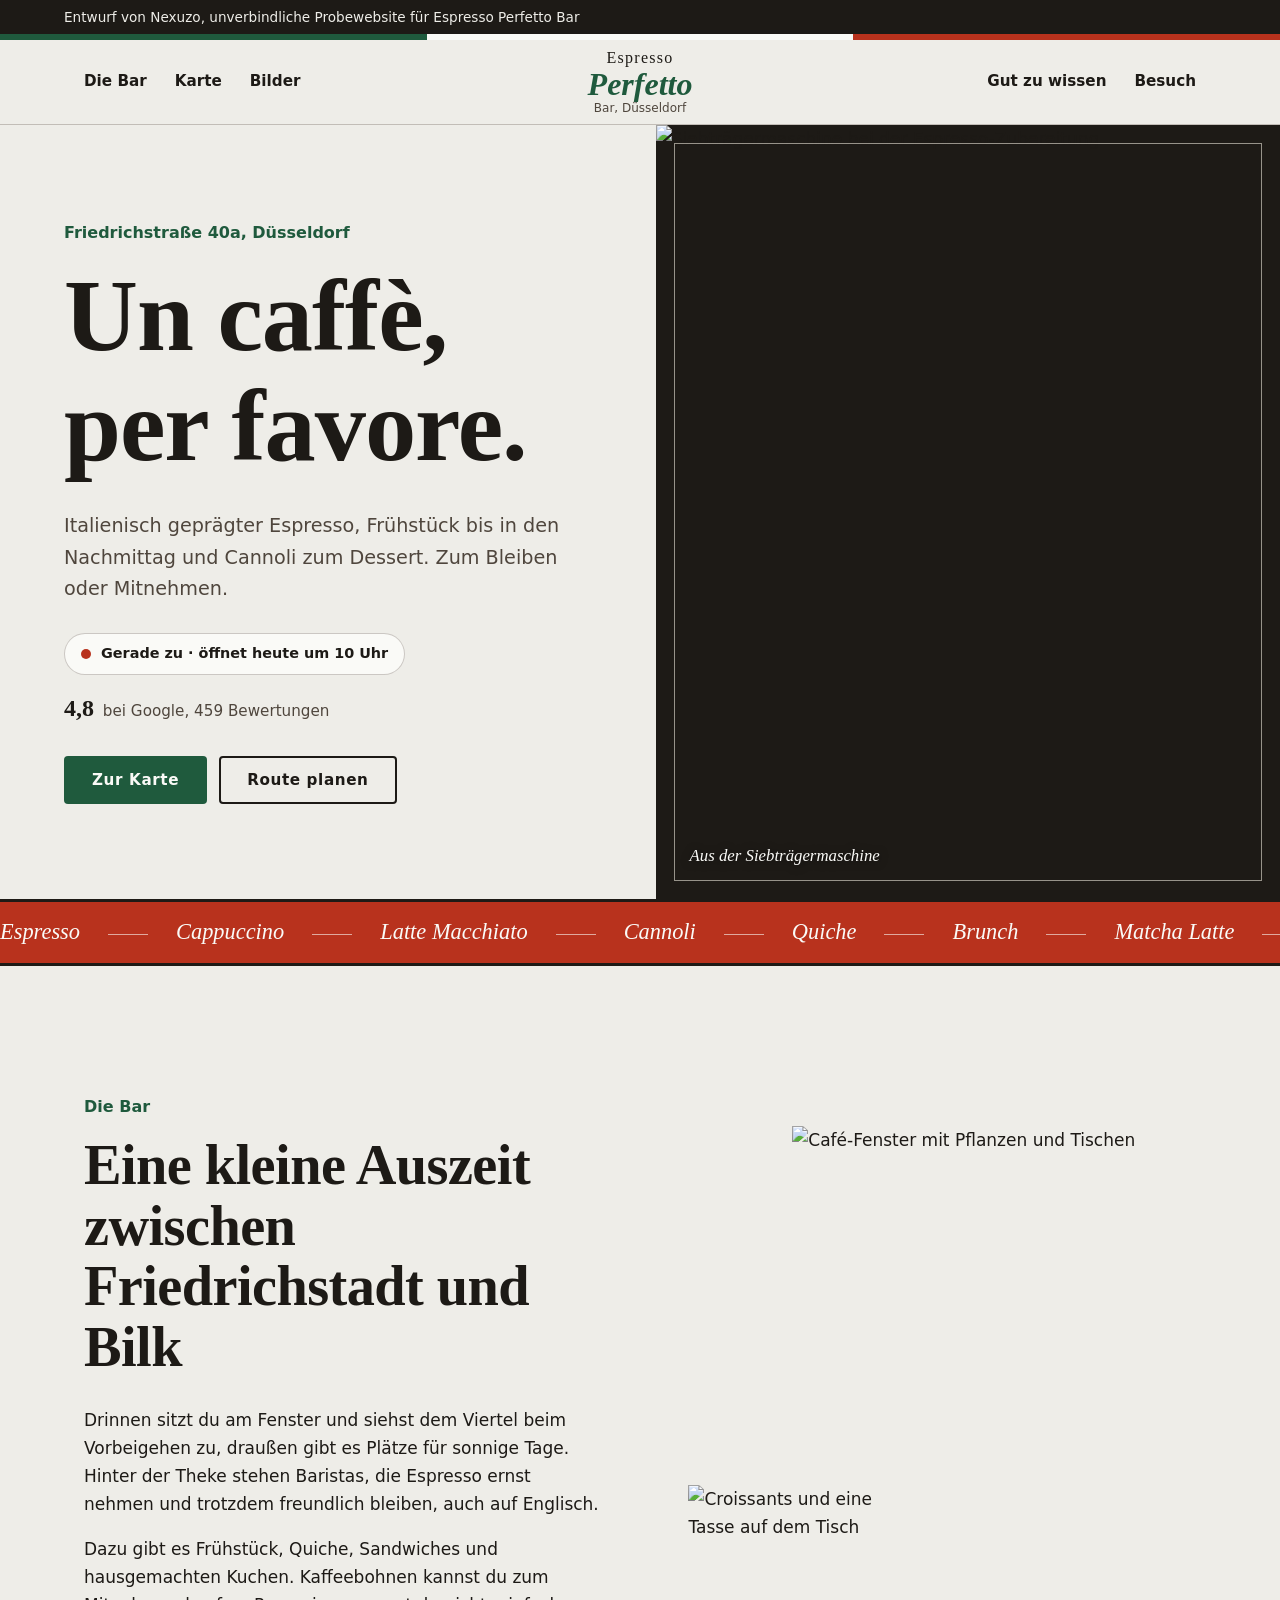
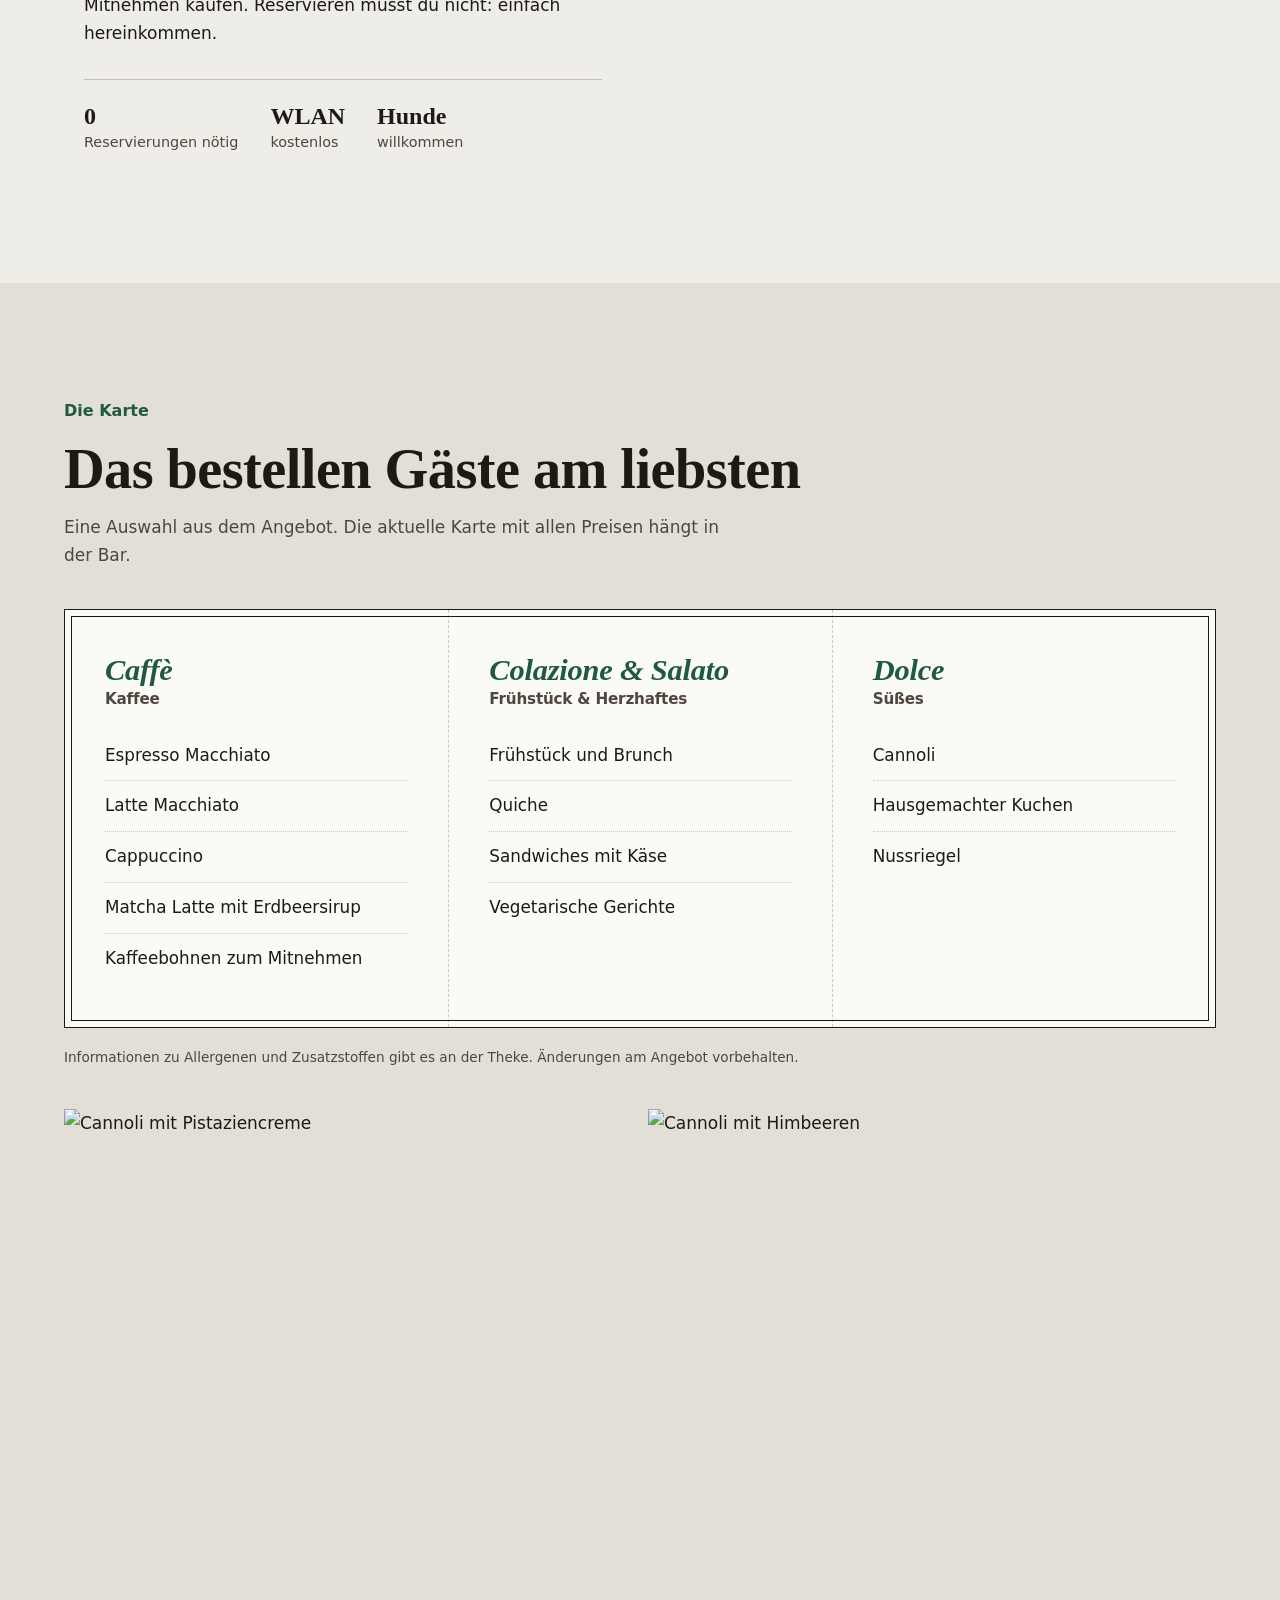
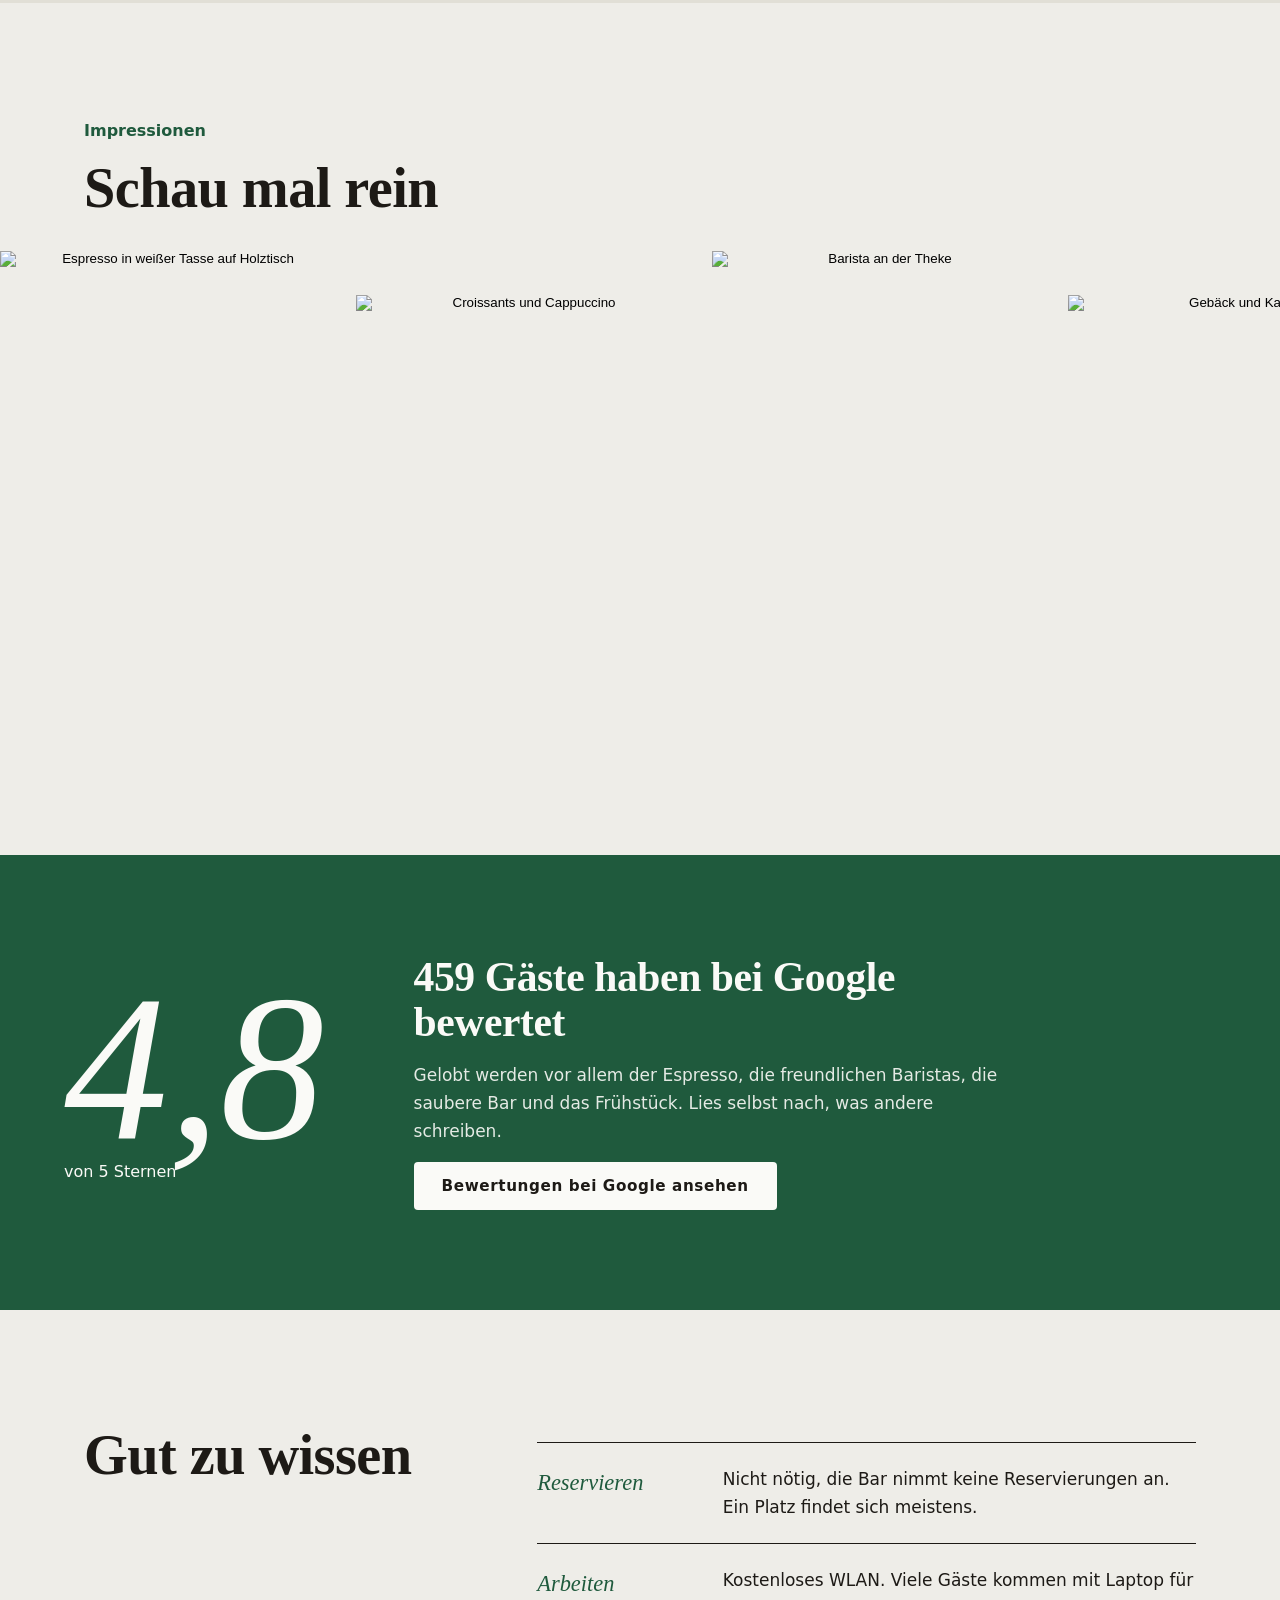
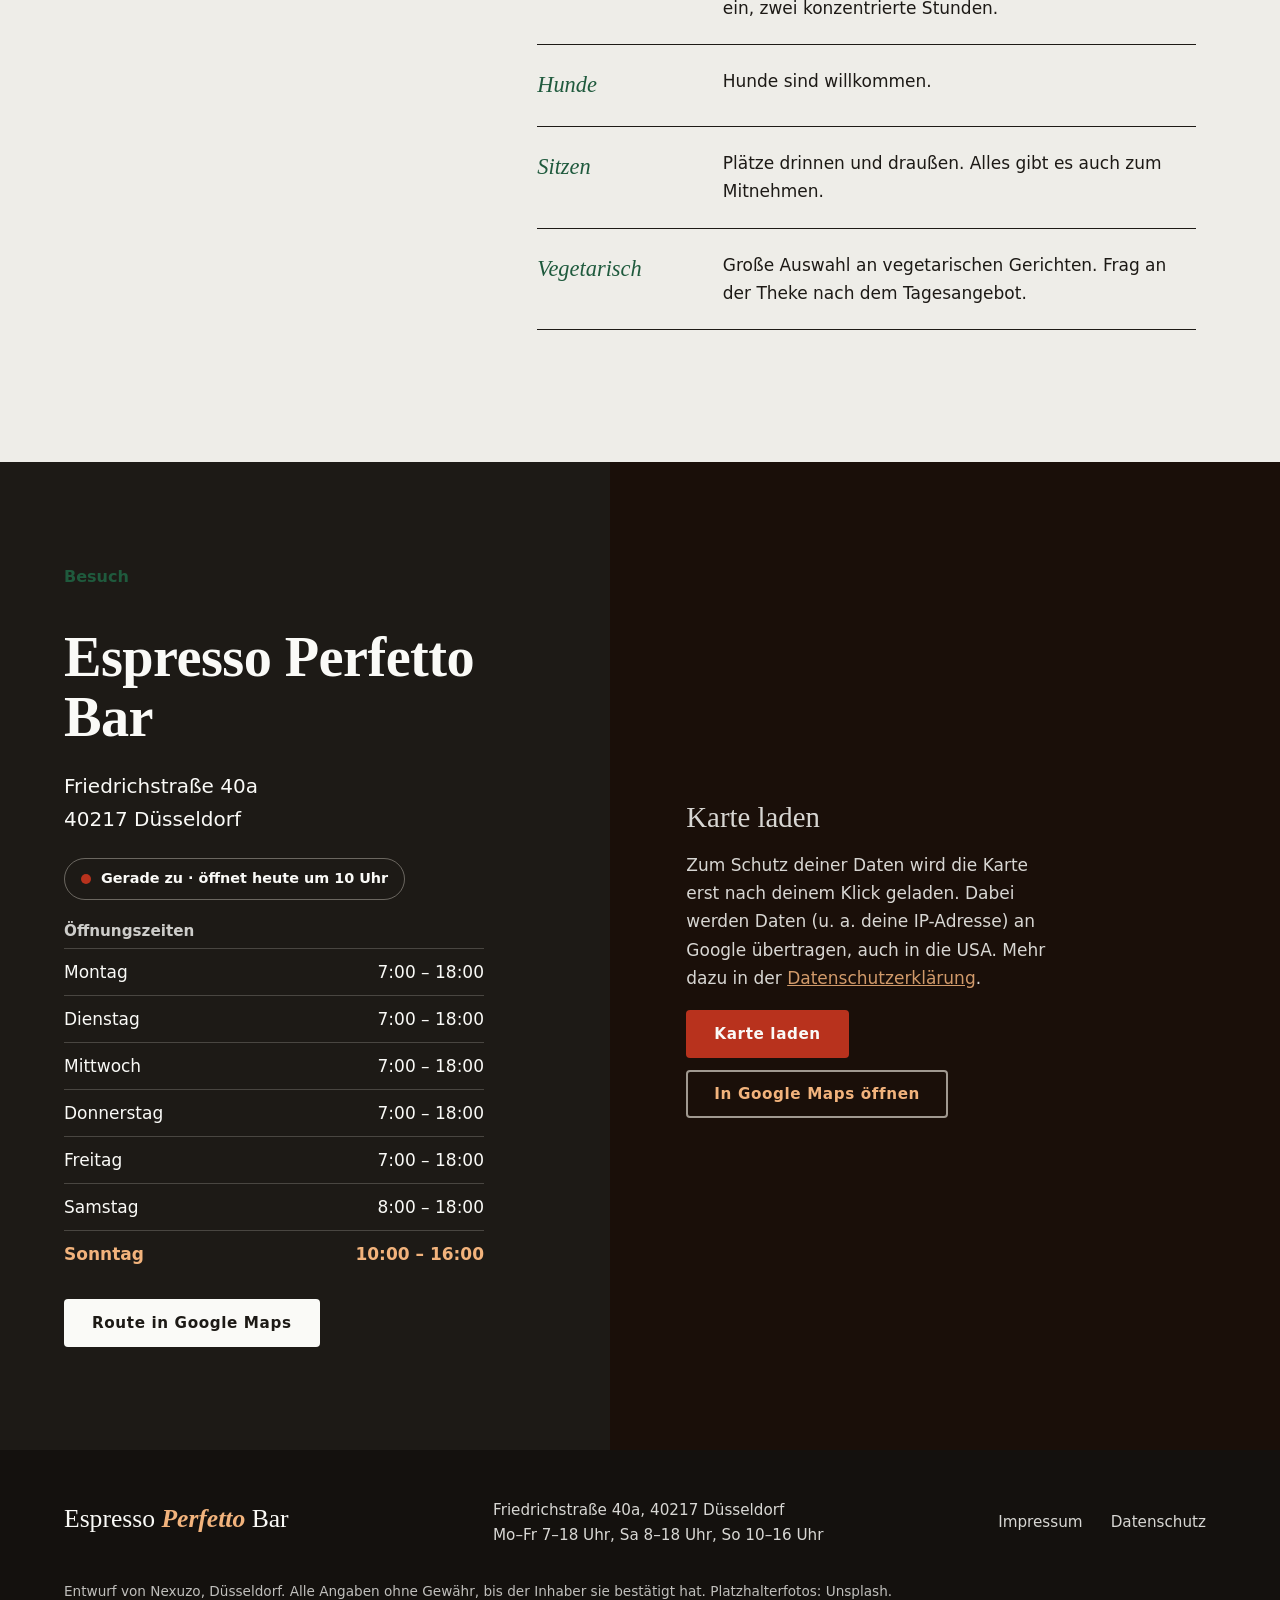
==== index.html @ 9db363c0 "Aufräumen: Nummern und leere Klassen entfernt Co-Authored-By: Claude Sonnet 5.5 <noreply@anthropic.c" ====
<!DOCTYPE html>
<html lang="de">
<head>
  <meta charset="utf-8">
  <meta name="viewport" content="width=device-width, initial-scale=1.0">
  <title>Espresso Perfetto Bar – Kaffee, Frühstück &amp; Kuchen in Düsseldorf-Friedrichstadt</title>
  <meta name="description" content="Espresso Perfetto Bar an der Friedrichstraße 40a in Düsseldorf: italienisch geprägter Espresso, Frühstück, Quiche, Cannoli und hausgemachter Kuchen. Täglich geöffnet.">
  <meta name="theme-color" content="#23503b">
  <meta property="og:type" content="restaurant.restaurant">
  <meta property="og:locale" content="de_DE">
  <meta property="og:title" content="Espresso Perfetto Bar – Düsseldorf-Friedrichstadt">
  <meta property="og:description" content="Espresso, Frühstück und Kuchen an der Friedrichstraße 40a. Täglich geöffnet.">
  <link rel="preconnect" href="https://images.unsplash.com">
  <link rel="stylesheet" href="style.css?v=4">
  <script type="application/ld+json">
  {
    "@context": "https://schema.org",
    "@type": "CafeOrCoffeeShop",
    "name": "Espresso Perfetto Bar",
    "address": { "@type": "PostalAddress", "streetAddress": "Friedrichstraße 40a", "postalCode": "40217", "addressLocality": "Düsseldorf", "addressCountry": "DE" },
    "geo": { "@type": "GeoCoordinates", "latitude": 51.2149852, "longitude": 6.7770186 },
    "servesCuisine": ["Kaffee", "Frühstück", "Kuchen"],
    "aggregateRating": { "@type": "AggregateRating", "ratingValue": "4.8", "reviewCount": "459" },
    "openingHoursSpecification": [
      { "@type": "OpeningHoursSpecification", "dayOfWeek": ["Monday","Tuesday","Wednesday","Thursday","Friday"], "opens": "07:00", "closes": "18:00" },
      { "@type": "OpeningHoursSpecification", "dayOfWeek": "Saturday", "opens": "08:00", "closes": "18:00" },
      { "@type": "OpeningHoursSpecification", "dayOfWeek": "Sunday", "opens": "10:00", "closes": "16:00" }
    ]
  }
  </script>
</head>
<body id="top">
  <a class="skip" href="#main">Zum Inhalt springen</a>
  <!-- PROBE-HINWEIS: Leiste und Footer-Hinweis entfernen, sobald der Kunde die Seite übernimmt -->
  <div class="probe">Entwurf von Nexuzo, unverbindliche Probewebsite für Espresso Perfetto Bar</div>
  <div class="flag" aria-hidden="true"><i></i><i></i><i></i></div>

  <header class="nav">
    <div class="nav__bar">
      <nav class="nav__side nav__side--l" aria-label="Hauptmenü links">
        <a href="#bar">Die Bar</a><a href="#karte">Karte</a><a href="#bilder">Bilder</a>
      </nav>
      <a class="logo" href="#top" aria-label="Espresso Perfetto Bar – Startseite"><span>Espresso</span><b>Perfetto</b><small>Bar, Düsseldorf</small></a>
      <nav class="nav__side nav__side--r" aria-label="Hauptmenü rechts">
        <a href="#wissen">Gut zu wissen</a><a href="#besuch">Besuch</a>
      </nav>
      <button class="nav__toggle" type="button" aria-expanded="false" aria-controls="menu" aria-label="Menü öffnen"><span></span><span></span></button>
    </div>
    <div class="drawer" id="menu">
      <a href="#bar">Die Bar</a><a href="#karte">Karte</a><a href="#bilder">Bilder</a><a href="#wissen">Gut zu wissen</a><a href="#besuch">Besuch &amp; Öffnungszeiten</a>
    </div>
  </header>

  <main id="main">
    <section class="hero" aria-labelledby="h1">
      <div class="hero__copy">
        <p class="kicker">Friedrichstraße 40a, Düsseldorf</p>
        <h1 id="h1">Un caffè,<br>per favore.</h1>
        <p class="hero__lead">Italienisch geprägter Espresso, Frühstück bis in den Nachmittag und Cannoli zum Dessert. Zum Bleiben oder Mitnehmen.</p>
        <div class="hero__row">
          <div class="status" data-status><span class="status__dot"></span><span data-status-text>Öffnungszeiten werden geladen</span></div>
          <p class="rating"><b>4,8</b> bei Google, 459 Bewertungen</p>
        </div>
        <div class="hero__cta">
          <a class="btn btn--solid" href="#karte">Zur Karte</a>
          <a class="btn btn--line" href="https://maps.google.com/maps?cid=6343381354609917483" target="_blank" rel="noopener">Route planen</a>
        </div>
      </div>
      <figure class="hero__photo">
        <img src="https://images.unsplash.com/photo-1707241358597-bafcc8a8e73d?auto=format&fit=crop&w=1100&h=1400&q=70" alt="Siebträgermaschine bei der Espresso-Zubereitung" fetchpriority="high" width="1100" height="1400">
        <figcaption>Aus der Siebträgermaschine</figcaption>
      </figure>
    </section>

    <div class="ticker" aria-hidden="true"><div class="ticker__track"><span>Espresso</span><span>Cappuccino</span><span>Latte Macchiato</span><span>Cannoli</span><span>Quiche</span><span>Brunch</span><span>Matcha Latte</span><span>Hausgemachter Kuchen</span><span>Espresso</span><span>Cappuccino</span><span>Latte Macchiato</span><span>Cannoli</span><span>Quiche</span><span>Brunch</span><span>Matcha Latte</span><span>Hausgemachter Kuchen</span></div></div>

    <section class="about" id="bar" aria-labelledby="about-h">
      <div class="about__text">
        <p class="kicker">Die Bar</p>
        <h2 id="about-h">Eine kleine Auszeit zwischen Friedrichstadt und Bilk</h2>
        <p>Drinnen sitzt du am Fenster und siehst dem Viertel beim Vorbeigehen zu, draußen gibt es Plätze für sonnige Tage. Hinter der Theke stehen Baristas, die Espresso ernst nehmen und trotzdem freundlich bleiben, auch auf Englisch.</p>
        <p>Dazu gibt es Frühstück, Quiche, Sandwiches und hausgemachten Kuchen. Kaffeebohnen kannst du zum Mitnehmen kaufen. Reservieren musst du nicht: einfach hereinkommen.</p>
        <ul class="facts">
          <li><b>0</b> Reservierungen nötig</li>
          <li><b>WLAN</b> kostenlos</li>
          <li><b>Hunde</b> willkommen</li>
        </ul>
      </div>
      <div class="about__pics">
        <img class="about__a" src="https://images.unsplash.com/photo-1445116572660-236099ec97a0?auto=format&fit=crop&w=900&h=1100&q=70" alt="Café-Fenster mit Pflanzen und Tischen" loading="lazy" width="900" height="1100">
        <img class="about__b" src="https://images.unsplash.com/photo-1704283735270-f973e7e9c14e?auto=format&fit=crop&w=700&h=700&q=70" alt="Croissants und eine Tasse auf dem Tisch" loading="lazy" width="700" height="700">
      </div>
    </section>

    <section class="menu" id="karte" aria-labelledby="menu-h">
      <div class="menu__head">
        <p class="kicker">Die Karte</p>
        <h2 id="menu-h">Das bestellen Gäste am liebsten</h2>
        <p>Eine Auswahl aus dem Angebot. Die aktuelle Karte mit allen Preisen hängt in der Bar.</p>
      </div>
      <!-- PREISE EINTRAGEN: pro <li> ein <span class="price"> ergänzen, sobald die Karte vorliegt. Bis dahin bewusst ohne Preise. -->
      <div class="card">
        <div class="card__col">
          <h3><span>Caffè</span><small>Kaffee</small></h3>
          <ul><li>Espresso Macchiato</li><li>Latte Macchiato</li><li>Cappuccino</li><li>Matcha Latte mit Erdbeersirup</li><li>Kaffeebohnen zum Mitnehmen</li></ul>
        </div>
        <div class="card__col">
          <h3><span>Colazione &amp; Salato</span><small>Frühstück &amp; Herzhaftes</small></h3>
          <ul><li>Frühstück und Brunch</li><li>Quiche</li><li>Sandwiches mit Käse</li><li>Vegetarische Gerichte</li></ul>
        </div>
        <div class="card__col">
          <h3><span>Dolce</span><small>Süßes</small></h3>
          <ul><li>Cannoli</li><li>Hausgemachter Kuchen</li><li>Nussriegel</li></ul>
        </div>
      </div>
      <p class="menu__note">Informationen zu Allergenen und Zusatzstoffen gibt es an der Theke. Änderungen am Angebot vorbehalten.</p>
      <div class="menu__band">
        <img src="https://images.unsplash.com/photo-1611292984550-6dd8def2e668?auto=format&fit=crop&w=900&h=600&q=70" alt="Cannoli mit Pistaziencreme" loading="lazy" width="900" height="600">
        <img src="https://images.unsplash.com/photo-1654870032519-9db00597cd78?auto=format&fit=crop&w=900&h=600&q=70" alt="Cannoli mit Himbeeren" loading="lazy" width="900" height="600">
      </div>
    </section>

    <section class="strip" id="bilder" aria-labelledby="strip-h">
      <div class="strip__head"><p class="kicker">Impressionen</p><h2 id="strip-h">Schau mal rein</h2></div>
      <ul class="strip__track">
<li class="strip__item"><button type="button" data-zoom aria-label="Bild vergrößern"><img src="https://images.unsplash.com/photo-1722556178887-45516bf7577c?auto=format&fit=crop&w=520&h=650&q=70" data-full="https://images.unsplash.com/photo-1722556178887-45516bf7577c?auto=format&fit=crop&w=1600&q=70" alt="Espresso in weißer Tasse auf Holztisch" loading="lazy" width="520" height="650"></button></li>
<li class="strip__item"><button type="button" data-zoom aria-label="Bild vergrößern"><img src="https://images.unsplash.com/photo-1574282341541-0b3ed53adcd2?auto=format&fit=crop&w=520&h=650&q=70" data-full="https://images.unsplash.com/photo-1574282341541-0b3ed53adcd2?auto=format&fit=crop&w=1600&q=70" alt="Croissants und Cappuccino" loading="lazy" width="520" height="650"></button></li>
<li class="strip__item"><button type="button" data-zoom aria-label="Bild vergrößern"><img src="https://images.unsplash.com/photo-1636476842112-fc4153b938bd?auto=format&fit=crop&w=520&h=650&q=70" data-full="https://images.unsplash.com/photo-1636476842112-fc4153b938bd?auto=format&fit=crop&w=1600&q=70" alt="Barista an der Theke" loading="lazy" width="520" height="650"></button></li>
<li class="strip__item"><button type="button" data-zoom aria-label="Bild vergrößern"><img src="https://images.unsplash.com/photo-1583722126883-a15434ef7778?auto=format&fit=crop&w=520&h=650&q=70" data-full="https://images.unsplash.com/photo-1583722126883-a15434ef7778?auto=format&fit=crop&w=1600&q=70" alt="Gebäck und Kaffee" loading="lazy" width="520" height="650"></button></li>
<li class="strip__item"><button type="button" data-zoom aria-label="Bild vergrößern"><img src="https://images.unsplash.com/photo-1455227237029-b105205b4f02?auto=format&fit=crop&w=520&h=650&q=70" data-full="https://images.unsplash.com/photo-1455227237029-b105205b4f02?auto=format&fit=crop&w=1600&q=70" alt="Tische vor dem Café" loading="lazy" width="520" height="650"></button></li>
<li class="strip__item"><button type="button" data-zoom aria-label="Bild vergrößern"><img src="https://images.unsplash.com/photo-1648759312827-783d2a3abc72?auto=format&fit=crop&w=520&h=650&q=70" data-full="https://images.unsplash.com/photo-1648759312827-783d2a3abc72?auto=format&fit=crop&w=1600&q=70" alt="Cappuccino mit Milchschaum" loading="lazy" width="520" height="650"></button></li>
<li class="strip__item"><button type="button" data-zoom aria-label="Bild vergrößern"><img src="https://images.unsplash.com/photo-1464306208223-e0b4495a5553?auto=format&fit=crop&w=520&h=650&q=70" data-full="https://images.unsplash.com/photo-1464306208223-e0b4495a5553?auto=format&fit=crop&w=1600&q=70" alt="Frühstückstisch" loading="lazy" width="520" height="650"></button></li>
      </ul>
      <!-- BILDER ERSETZEN: Platzhalterfotos von Unsplash. Echte Fotos der Bar: hier die src-Adressen austauschen. -->
    </section>

    <section class="score" aria-labelledby="score-h">
      <div class="score__num"><span>4,8</span><small>von 5 Sternen</small></div>
      <div class="score__text">
        <h2 id="score-h">459 Gäste haben bei Google bewertet</h2>
        <p>Gelobt werden vor allem der Espresso, die freundlichen Baristas, die saubere Bar und das Frühstück. Lies selbst nach, was andere schreiben.</p>
        <a class="btn btn--paper" href="https://maps.google.com/maps?cid=6343381354609917483" target="_blank" rel="noopener">Bewertungen bei Google ansehen</a>
      </div>
    </section>

    <section class="know" id="wissen" aria-labelledby="know-h">
      <h2 id="know-h">Gut zu wissen</h2>
      <dl class="know__list">
        <div><dt>Reservieren</dt><dd>Nicht nötig, die Bar nimmt keine Reservierungen an. Ein Platz findet sich meistens.</dd></div>
        <div><dt>Arbeiten</dt><dd>Kostenloses WLAN. Viele Gäste kommen mit Laptop für ein, zwei konzentrierte Stunden.</dd></div>
        <div><dt>Hunde</dt><dd>Hunde sind willkommen.</dd></div>
        <div><dt>Sitzen</dt><dd>Plätze drinnen und draußen. Alles gibt es auch zum Mitnehmen.</dd></div>
        <div><dt>Vegetarisch</dt><dd>Große Auswahl an vegetarischen Gerichten. Frag an der Theke nach dem Tagesangebot.</dd></div>
      </dl>
    </section>

    <section class="visit" id="besuch" aria-labelledby="visit-h">
      <div class="visit__info">
        <p class="kicker">Besuch</p>
        <h2 id="visit-h">Espresso Perfetto Bar</h2>
        <p class="visit__addr">Friedrichstraße 40a<br>40217 Düsseldorf</p>
        <div class="status status--dark" data-status><span class="status__dot"></span><span data-status-text>Öffnungszeiten werden geladen</span></div>
        <table class="hours">
          <caption>Öffnungszeiten</caption>
          <tbody>
            <tr data-day="1"><th scope="row">Montag</th><td>7:00 – 18:00</td></tr>
            <tr data-day="2"><th scope="row">Dienstag</th><td>7:00 – 18:00</td></tr>
            <tr data-day="3"><th scope="row">Mittwoch</th><td>7:00 – 18:00</td></tr>
            <tr data-day="4"><th scope="row">Donnerstag</th><td>7:00 – 18:00</td></tr>
            <tr data-day="5"><th scope="row">Freitag</th><td>7:00 – 18:00</td></tr>
            <tr data-day="6"><th scope="row">Samstag</th><td>8:00 – 18:00</td></tr>
            <tr data-day="0"><th scope="row">Sonntag</th><td>10:00 – 16:00</td></tr>
          </tbody>
        </table>
        <a class="btn btn--paper" href="https://maps.google.com/maps?cid=6343381354609917483" target="_blank" rel="noopener">Route in Google Maps</a>
      </div>
      <div class="map">
        <div class="map__consent">
          <p class="map__title">Karte laden</p>
          <p>Zum Schutz deiner Daten wird die Karte erst nach deinem Klick geladen. Dabei werden Daten (u. a. deine IP-Adresse) an Google übertragen, auch in die USA. Mehr dazu in der <a href="datenschutz.html">Datenschutzerklärung</a>.</p>
          <div class="map__actions">
            <button class="btn btn--solid" type="button" data-load-map="Espresso Perfetto Bar, Friedrichstraße 40a, 40217 Düsseldorf">Karte laden</button>
            <a class="btn btn--line-light" href="https://maps.google.com/maps?cid=6343381354609917483" target="_blank" rel="noopener">In Google Maps öffnen</a>
          </div>
        </div>
      </div>
    </section>
  </main>

  <footer class="footer">
    <div class="footer__in">
      <p class="footer__logo">Espresso <b>Perfetto</b> Bar</p>
      <p>Friedrichstraße 40a, 40217 Düsseldorf<br>Mo–Fr 7–18 Uhr, Sa 8–18 Uhr, So 10–16 Uhr</p>
      <nav aria-label="Rechtliches"><a href="impressum.html">Impressum</a><a href="datenschutz.html">Datenschutz</a></nav>
    </div>
    <!-- PROBE-HINWEIS: mit der Leiste oben entfernen -->
    <p class="footer__note">Entwurf von Nexuzo, Düsseldorf. Alle Angaben ohne Gewähr, bis der Inhaber sie bestätigt hat. Platzhalterfotos: Unsplash.</p>
  </footer>

  <div class="lightbox" hidden role="dialog" aria-modal="true" aria-label="Bild vergrößert">
    <button class="lightbox__close" type="button" aria-label="Schließen">Schließen</button>
    <img src="" alt="">
  </div>
  <script src="script.js?v=4"></script>
</body>
</html>
---- style.css ----
/* Espresso Perfetto Bar – Editorial-Stil: Papier, Serifen, Italien-Dreiklang */
:root {
  --paper: #eeede8;
  --paper-2: #e1dfd6;
  --ink: #1d1a16;
  --ink-soft: #4f463d;
  --green: #1f5a3d;
  --red: #b8321d;
  --cream: #fafaf7;
  --line: rgba(36, 21, 13, .22);
  --serif: "Iowan Old Style", "Palatino Linotype", Palatino, "Book Antiqua", Georgia, serif;
  --sans: "Avenir Next", "Segoe UI", system-ui, -apple-system, Roboto, sans-serif;
  --gut: clamp(20px, 5vw, 72px);
  --max: 1240px;
}
*, *::before, *::after { box-sizing: border-box; }
html { scroll-behavior: smooth; scroll-padding-top: 96px; }
body { margin: 0; background: var(--paper); color: var(--ink); font-family: var(--sans); font-size: 1.0625rem; line-height: 1.65; -webkit-font-smoothing: antialiased; }
img { display: block; max-width: 100%; height: auto; }
a { color: inherit; }
h1, h2, h3 { font-family: var(--serif); font-weight: 600; line-height: 1.08; margin: 0; letter-spacing: -.01em; }
p { margin: 0 0 1em; }
ul { margin: 0; padding: 0; list-style: none; }
:focus-visible { outline: 3px solid var(--red); outline-offset: 3px; }
.skip { position: absolute; left: -999px; top: 0; background: var(--ink); color: #fff; padding: 10px 16px; z-index: 100; }
.skip:focus { left: 0; }

.probe { background: var(--ink); color: var(--paper); font-size: .85rem; padding: 6px var(--gut); }
.flag { display: flex; height: 6px; }
.flag i { flex: 1; background: var(--green); }
.flag i:nth-child(2) { background: var(--cream); }
.flag i:nth-child(3) { background: var(--red); }

.kicker { font-family: var(--sans); font-size: 1rem; font-weight: 600; color: var(--green); margin: 0 0 14px; }

/* Navigation: Logo in der Mitte */
.nav { position: sticky; top: 0; z-index: 50; background: var(--paper); border-bottom: 1px solid var(--line); }
.nav__bar { max-width: var(--max); margin: 0 auto; padding: 10px var(--gut); display: grid; grid-template-columns: 1fr auto 1fr; align-items: center; gap: 24px; }
.nav__side { display: flex; gap: 28px; font-size: .95rem; font-weight: 600; }
.nav__side--r { justify-content: flex-end; }
.nav__side a { text-decoration: none; padding: 12px 0; min-height: 44px; border-bottom: 2px solid transparent; }
.nav__side a:hover { border-color: var(--red); }
.logo { text-decoration: none; display: grid; justify-items: center; line-height: 1; font-family: var(--serif); }
.logo span { font-size: 1rem; letter-spacing: .08em; }
.logo b { font-size: 2rem; font-style: italic; font-weight: 600; color: var(--green); margin: 2px 0; }
.logo small { font-family: var(--sans); font-size: .75rem; color: var(--ink-soft); }
.nav__toggle { display: none; background: none; border: 0; width: 44px; height: 44px; padding: 0; justify-self: end; cursor: pointer; }
.nav__toggle span { display: block; width: 24px; height: 2px; background: var(--ink); margin: 6px auto; transition: transform .25s; }
.nav__toggle[aria-expanded="true"] span:first-child { transform: translateY(4px) rotate(45deg); }
.nav__toggle[aria-expanded="true"] span:last-child { transform: translateY(-4px) rotate(-45deg); }
.drawer { display: none; }

/* Hero: geteilt */
.hero { display: grid; grid-template-columns: 1.05fr 1fr; min-height: min(86vh, 820px); }
.hero__copy { padding: clamp(40px, 7vw, 96px) var(--gut); align-self: center; max-width: 720px; justify-self: end; }
.hero h1 { font-size: clamp(3.2rem, 8vw, 6.6rem); margin-bottom: 28px; }
.hero__lead { font-size: 1.2rem; max-width: 34em; color: var(--ink-soft); }
.hero__row { display: flex; flex-wrap: wrap; gap: 14px 28px; align-items: center; margin: 28px 0; }
.rating { margin: 0; font-size: .95rem; color: var(--ink-soft); }
.rating b { font-family: var(--serif); font-size: 1.5rem; color: var(--ink); margin-right: 4px; }
.hero__cta { display: flex; flex-wrap: wrap; gap: 12px; }
.hero__photo { margin: 0; position: relative; background: var(--ink); min-height: 420px; }
.hero__photo img { position: absolute; inset: 0; width: 100%; height: 100%; object-fit: cover; }
.hero__photo::after { content: ""; position: absolute; inset: 18px; border: 1px solid rgba(251, 246, 234, .55); pointer-events: none; }
.hero__photo figcaption { position: absolute; left: 34px; bottom: 30px; z-index: 1; color: var(--cream); font-family: var(--serif); font-style: italic; font-size: 1.05rem; text-shadow: 0 1px 8px rgba(0, 0, 0, .6); }

.status { display: inline-flex; align-items: center; gap: 10px; padding: 8px 16px; border: 1px solid var(--line); border-radius: 999px; font-size: .9rem; font-weight: 600; background: var(--cream); }
.status__dot { width: 10px; height: 10px; border-radius: 50%; background: #999; flex: none; }
.status.is-open .status__dot { background: #2f9e5f; box-shadow: 0 0 0 4px rgba(47, 158, 95, .22); }
.status.is-closed .status__dot { background: var(--red); }
.status--dark { background: transparent; border-color: rgba(251, 246, 234, .35); color: var(--cream); }

.btn { display: inline-flex; align-items: center; justify-content: center; min-height: 48px; padding: 0 26px; border-radius: 4px; font: 700 .95rem var(--sans); letter-spacing: .04em; text-decoration: none; border: 2px solid transparent; cursor: pointer; transition: transform .15s, background .2s, color .2s; }
.btn:hover { transform: translateY(-2px); }
.btn--solid { background: var(--green); color: var(--cream); }
.btn--solid:hover { background: var(--ink); }
.btn--line { border-color: var(--ink); color: var(--ink); }
.btn--line:hover { background: var(--ink); color: var(--cream); }
.btn--line-light { border-color: rgba(251, 246, 234, .6); color: var(--cream); }
.btn--paper { background: var(--cream); color: var(--ink); }
.btn--paper:hover { background: #fff; }

/* Laufband */
.ticker { background: var(--red); color: var(--cream); overflow: hidden; border-block: 3px solid var(--ink); }
.ticker__track { display: flex; width: max-content; animation: tick 40s linear infinite; }
.ticker span { font-family: var(--serif); font-style: italic; font-size: 1.4rem; padding: 12px 0; white-space: nowrap; }
.ticker span::after { content: ""; display: inline-block; width: 40px; height: 1px; background: currentColor; opacity: .6; margin: 0 28px; vertical-align: middle; }
@keyframes tick { to { transform: translateX(-50%); } }

/* Die Bar */
.about { display: grid; grid-template-columns: 1fr 1fr; gap: clamp(32px, 6vw, 96px); max-width: var(--max); margin: 0 auto; padding: clamp(64px, 10vw, 140px) var(--gut); align-items: center; }
.about h2 { font-size: clamp(2.2rem, 4.4vw, 3.6rem); margin-bottom: 28px; }
.facts { display: flex; flex-wrap: wrap; gap: 12px 32px; margin-top: 32px; padding-top: 22px; border-top: 1px solid var(--line); font-size: .9rem; color: var(--ink-soft); }
.facts b { font-family: var(--serif); font-size: 1.5rem; color: var(--ink); display: block; line-height: 1.2; }
.about__pics { position: relative; padding-bottom: 18%; }
.about__a { width: 78%; aspect-ratio: 4 / 5; object-fit: cover; margin-left: auto; }
.about__b { position: absolute; left: 0; bottom: 0; width: 48%; aspect-ratio: 1; object-fit: cover; border: 10px solid var(--paper); }

/* Karte */
.menu { background: var(--paper-2); padding: clamp(64px, 9vw, 120px) var(--gut); }
.menu__head { max-width: var(--max); margin: 0 auto 40px; }
.menu__head h2 { font-size: clamp(2.2rem, 4.4vw, 3.6rem); margin-bottom: 14px; }
.menu__head p:last-child { color: var(--ink-soft); max-width: 40em; }
.card { max-width: var(--max); margin: 0 auto; display: grid; grid-template-columns: repeat(3, 1fr); background: var(--cream); border: 1px solid var(--ink); outline: 1px solid var(--ink); outline-offset: -8px; }
.card__col { padding: 44px 40px; }
.card__col + .card__col { border-left: 1px dashed var(--line); }
.card h3 { margin-bottom: 22px; }
.card h3 span { display: block; font-size: 1.9rem; font-style: italic; color: var(--green); }
.card h3 small { font: 600 .95rem var(--sans); color: var(--ink-soft); }
.card li { padding: 11px 0; border-bottom: 1px dotted var(--line); font-size: 1.05rem; }
.card li:last-child { border-bottom: 0; }
.menu__note { max-width: var(--max); margin: 18px auto 0; font-size: .85rem; color: var(--ink-soft); }
.menu__band { max-width: var(--max); margin: 40px auto 0; display: grid; grid-template-columns: 1fr 1fr; gap: 16px; }
.menu__band img { width: 100%; aspect-ratio: 3 / 2; object-fit: cover; }

/* Bildstreifen */
.strip { padding: clamp(64px, 9vw, 120px) 0; overflow: hidden; }
.strip__head { max-width: var(--max); margin: 0 auto; padding: 0 var(--gut) 32px; }
.strip__head h2 { font-size: clamp(2.2rem, 4.4vw, 3.6rem); }
.strip__track { display: flex; gap: 16px; overflow-x: auto; scroll-snap-type: x mandatory; padding: 0 var(--gut) 20px; scrollbar-color: var(--green) transparent; }
.strip__item { flex: 0 0 min(72vw, 340px); scroll-snap-align: start; }
.strip__item:nth-child(even) { margin-top: 44px; }
.strip__item button { display: block; padding: 0; border: 0; background: none; cursor: zoom-in; width: 100%; }
.strip__item img { width: 100%; aspect-ratio: 4 / 5; object-fit: cover; transition: transform .4s; }
.strip__item button:hover img { transform: scale(1.03); }
.strip__item button { overflow: hidden; }

/* Bewertung */
.score { background: var(--green); color: var(--cream); display: grid; grid-template-columns: auto 1fr; gap: clamp(32px, 7vw, 110px); align-items: center; padding: clamp(56px, 8vw, 100px) var(--gut); }
.score__num { justify-self: end; }
.score__num span { display: block; font-family: var(--serif); font-size: clamp(6rem, 17vw, 13rem); line-height: .85; font-style: italic; }
.score__num small { font-size: 1rem; }
.score__text { max-width: 36em; }
.score h2 { font-size: clamp(1.8rem, 3.4vw, 2.6rem); margin-bottom: 16px; }
.score p { opacity: .9; }

/* Gut zu wissen */
.know { max-width: var(--max); margin: 0 auto; padding: clamp(64px, 9vw, 120px) var(--gut); display: grid; grid-template-columns: .8fr 1.4fr; gap: clamp(32px, 6vw, 96px); }
.know h2 { font-size: clamp(2.2rem, 4.4vw, 3.6rem); align-self: start; position: sticky; top: 120px; }
.know__list > div { display: grid; grid-template-columns: 9.5em 1fr; gap: 24px; padding: 22px 0; border-top: 1px solid var(--ink); }
.know__list > div:last-child { border-bottom: 1px solid var(--ink); }
.know dt { font-family: var(--serif); font-size: 1.4rem; font-style: italic; color: var(--green); }
.know dd { margin: 0; }

/* Besuch */
.visit { background: var(--ink); color: var(--cream); display: grid; grid-template-columns: 1fr 1.1fr; }
.visit__info { padding: clamp(48px, 8vw, 110px) var(--gut); display: grid; justify-items: start; gap: 22px; align-content: center; }
.visit h2 { font-size: clamp(2.2rem, 4.4vw, 3.6rem); }
.visit__addr { font-size: 1.25rem; margin: 0; }
.hours { width: 100%; max-width: 420px; border-collapse: collapse; }
.hours caption { text-align: left; font: 600 .95rem var(--sans); color: rgba(250, 250, 247, .8); padding-bottom: 8px; }
.hours th, .hours td { padding: 9px 0; border-top: 1px solid rgba(251, 246, 234, .2); text-align: left; font-weight: 400; }
.hours td { text-align: right; font-variant-numeric: tabular-nums; }
.hours tr.is-today th, .hours tr.is-today td { color: #f2b37c; font-weight: 700; }
.map { min-height: 440px; background: #1a0f09; display: grid; }
.map iframe { width: 100%; height: 100%; min-height: 440px; border: 0; }
.map__consent { align-self: center; padding: clamp(28px, 6vw, 80px); max-width: 520px; }
.map__title { font-family: var(--serif); font-size: 1.8rem; margin-bottom: 10px; }
.map__consent p { opacity: .85; }
.map__consent a { color: #f2b37c; }
.map__actions { display: flex; flex-wrap: wrap; gap: 12px; margin-top: 18px; }
.map__actions .btn--solid { background: var(--red); }

.footer { background: #14110e; color: rgba(250, 250, 247, .85); padding: 48px var(--gut) 28px; font-size: .95rem; }
.footer__in { max-width: var(--max); margin: 0 auto; display: grid; grid-template-columns: 1.2fr 1.4fr auto; gap: 32px; align-items: start; }
.footer__logo { font-family: var(--serif); font-size: 1.6rem; color: var(--cream); margin: 0; }
.footer__logo b { font-style: italic; color: #f2b37c; }
.footer p { margin: 0; }
.footer nav { display: flex; gap: 8px; }
.footer nav a { padding: 12px 10px; }
.footer a { text-decoration: none; }
.footer a:hover { text-decoration: underline; }
.footer__note { max-width: var(--max); margin: 32px auto 0 !important; font-size: .85rem; color: rgba(250, 250, 247, .75); }

/* Lightbox */
.lightbox { position: fixed; inset: 0; z-index: 200; background: rgba(23, 13, 7, .94); display: grid; place-items: center; padding: 56px 16px 16px; }
.lightbox[hidden] { display: none; }
.lightbox img { max-height: 100%; max-width: 100%; object-fit: contain; }
.lightbox__close { position: absolute; top: 12px; right: 16px; background: none; border: 1px solid rgba(251, 246, 234, .5); color: var(--cream); padding: 8px 16px; cursor: pointer; font: 600 .9rem var(--sans); }

/* Einstieg: eine Bewegung beim Laden */
@keyframes rise { from { opacity: 0; transform: translateY(18px); } to { opacity: 1; transform: none; } }
.hero__copy > * { animation: rise .7s ease both; }
.hero__copy > :nth-child(2) { animation-delay: .08s; }
.hero__copy > :nth-child(3) { animation-delay: .16s; }
.hero__copy > :nth-child(4) { animation-delay: .24s; }
.hero__copy > :nth-child(5) { animation-delay: .32s; }

/* Legal */
.legal { max-width: 760px; margin: 0 auto; padding: 56px var(--gut) 80px; }
.legal h1 { font-size: 2.6rem; margin-bottom: 24px; }
.legal h2 { font-size: 1.4rem; margin: 32px 0 8px; }
.legal mark { background: #ffe58a; padding: 0 3px; }
.nav--simple .nav__bar { grid-template-columns: 1fr auto; }

@media (max-width: 960px) {
  .nav__side { display: none; }
  .nav__bar { grid-template-columns: 44px 1fr 44px; }
  .logo { grid-column: 2; }
  .nav__toggle { display: block; grid-column: 3; }
  .drawer.is-open { display: grid; padding: 8px var(--gut) 24px; border-top: 1px solid var(--line); }
  .drawer a { padding: 14px 0; border-bottom: 1px solid var(--line); text-decoration: none; font-family: var(--serif); font-size: 1.4rem; }
  .hero { grid-template-columns: 1fr; }
  .hero__copy { justify-self: stretch; max-width: none; }
  .hero__photo { min-height: 380px; order: -1; }
  .about { grid-template-columns: 1fr; }
  .card { grid-template-columns: 1fr; }
  .card__col + .card__col { border-left: 0; border-top: 1px dashed var(--line); }
  .score { grid-template-columns: 1fr; }
  .score__num { justify-self: start; }
  .know { grid-template-columns: 1fr; }
  .know h2 { position: static; }
  .visit { grid-template-columns: 1fr; }
  .footer__in { grid-template-columns: 1fr; }
}
@media (max-width: 560px) {
  .know__list > div { grid-template-columns: 1fr; gap: 4px; }
  .menu__band { grid-template-columns: 1fr; }
  .card__col { padding: 32px 26px; }
}
@media (prefers-reduced-motion: reduce) {
  html { scroll-behavior: auto; }
  .ticker__track { animation: none; }
  .hero__copy > * { animation: none; }
}
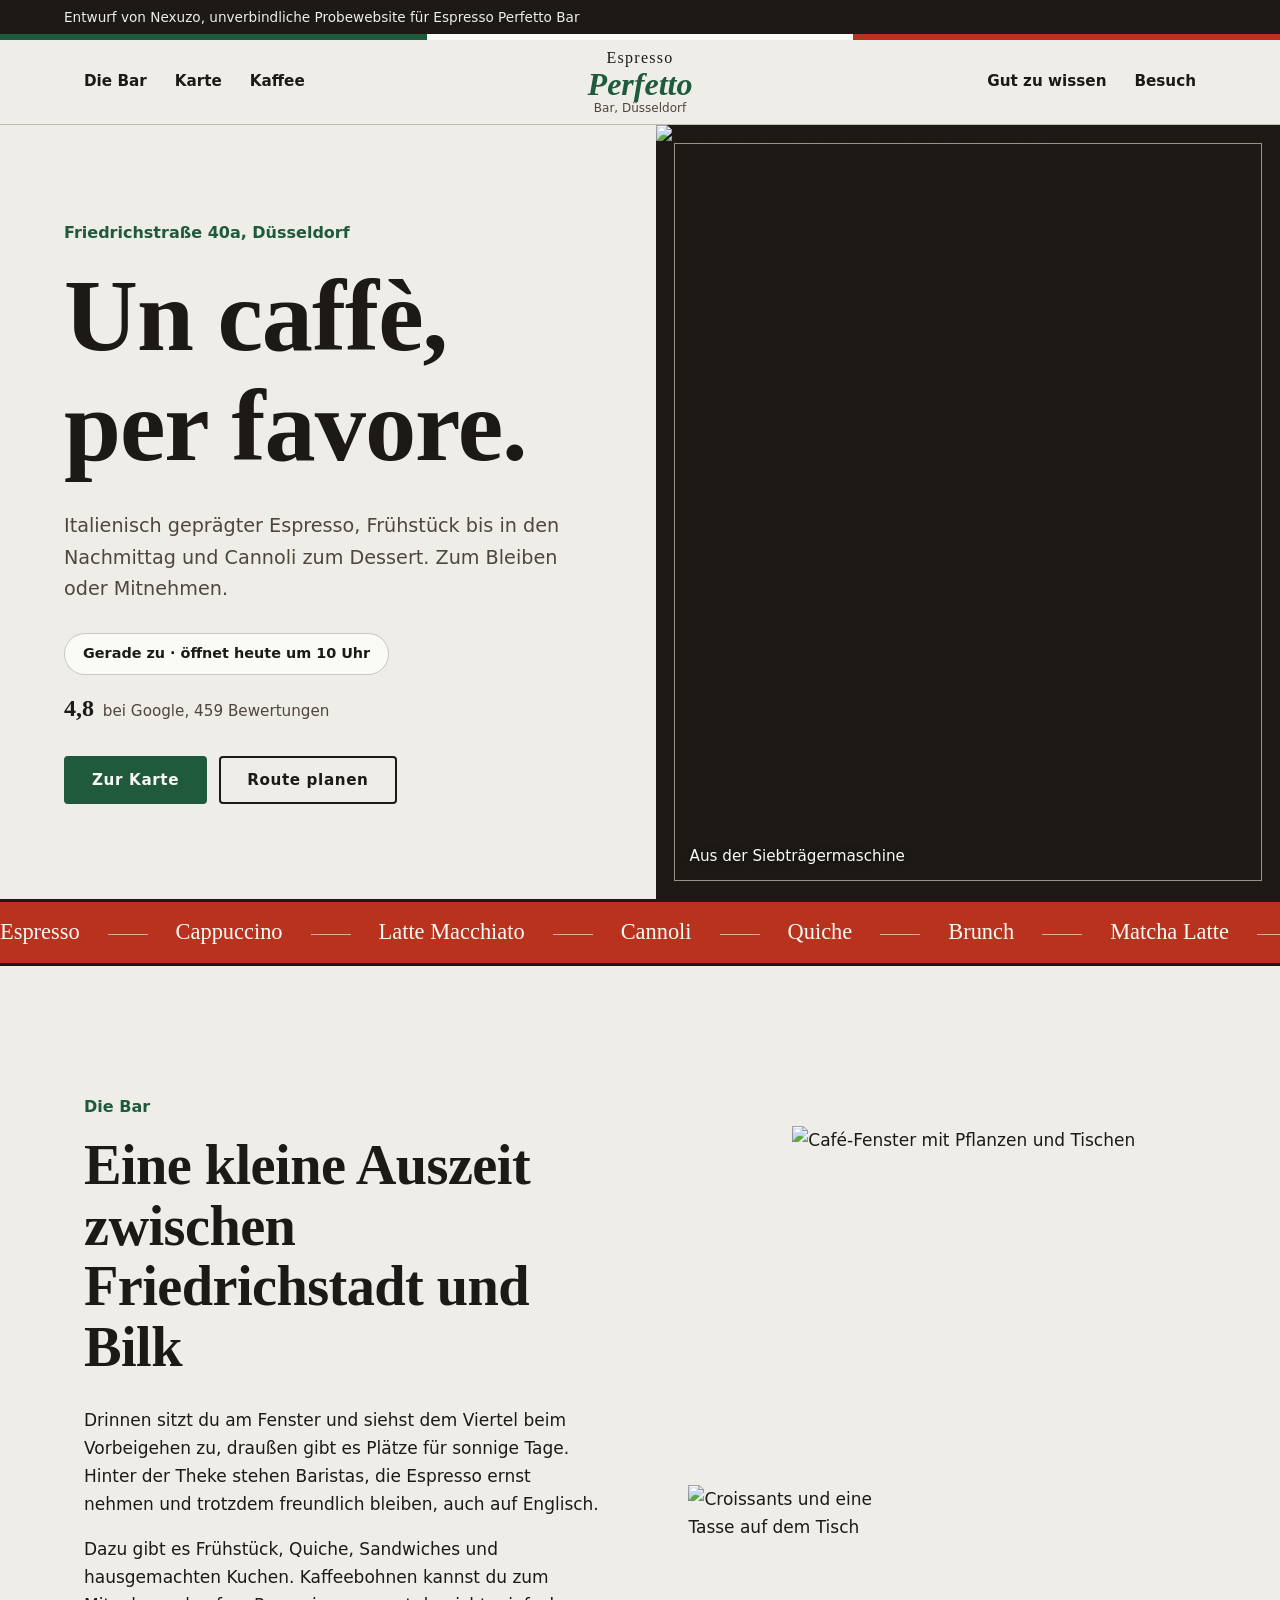
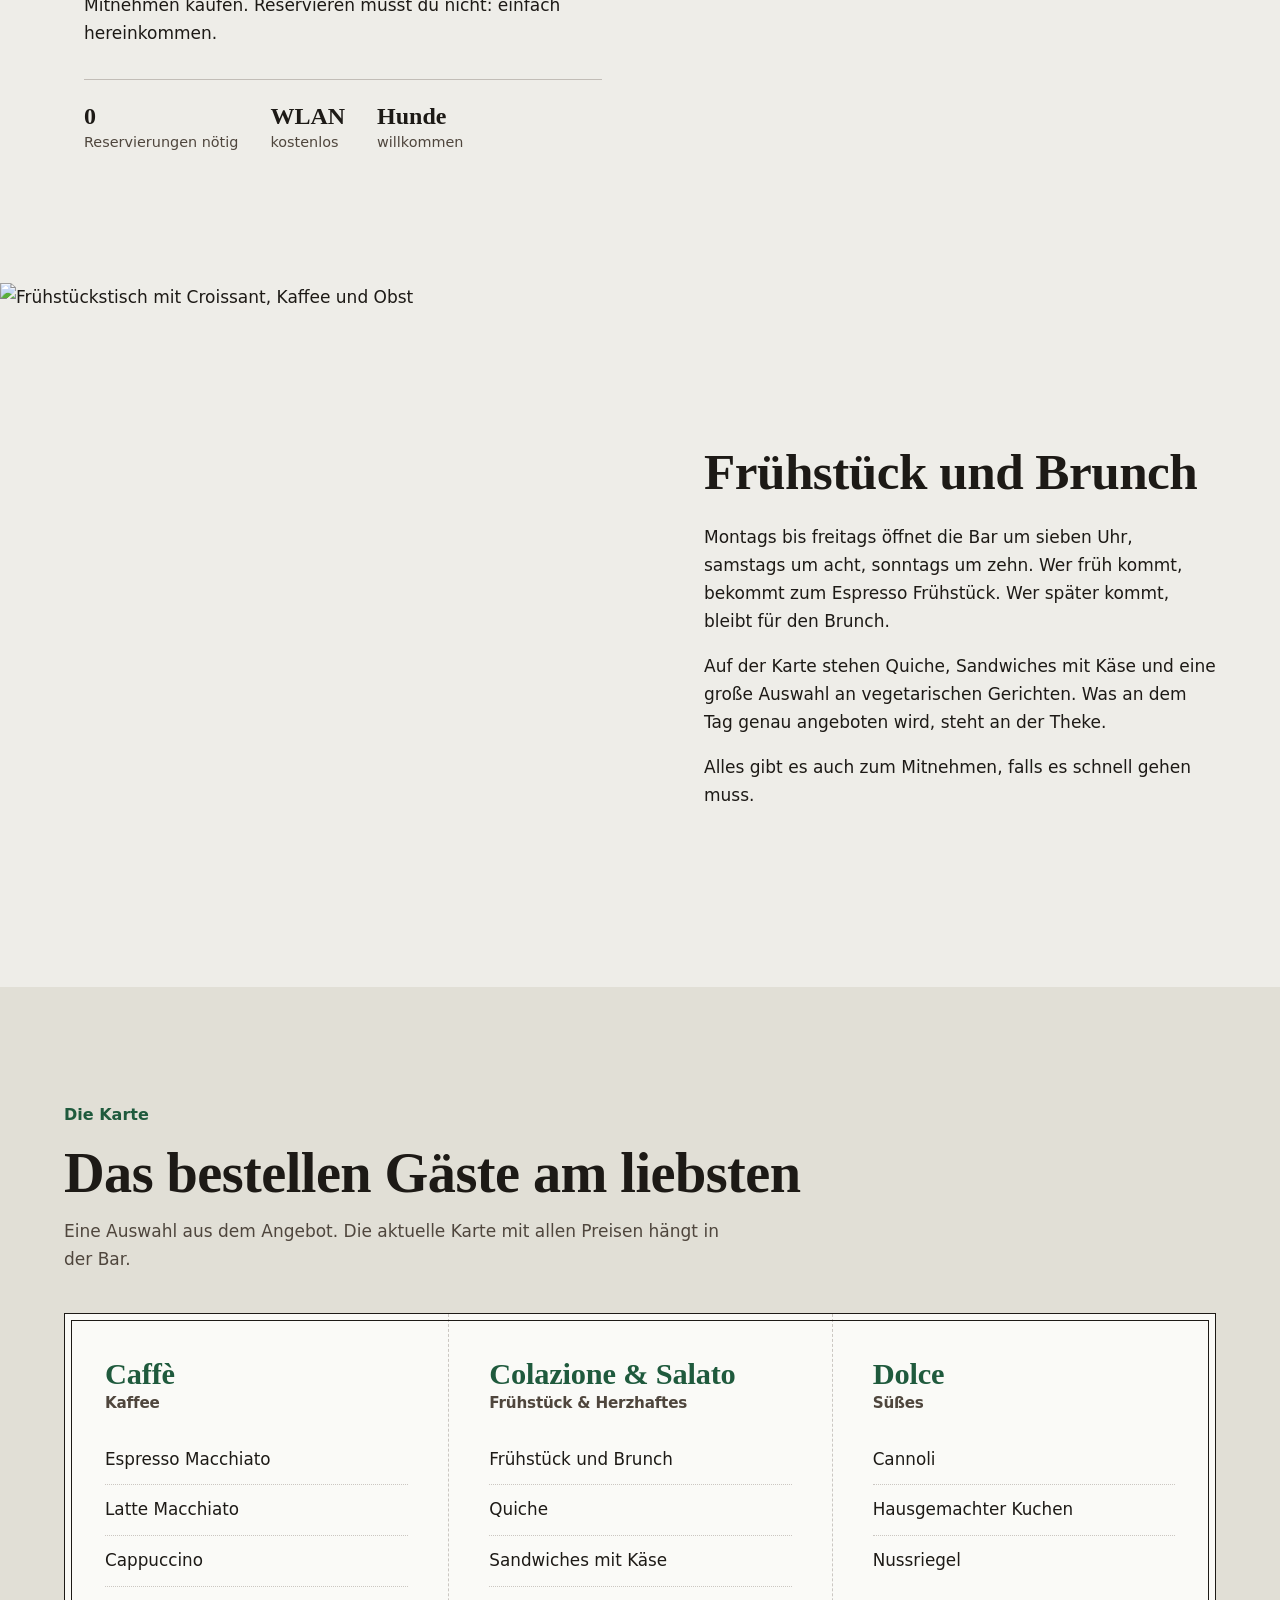
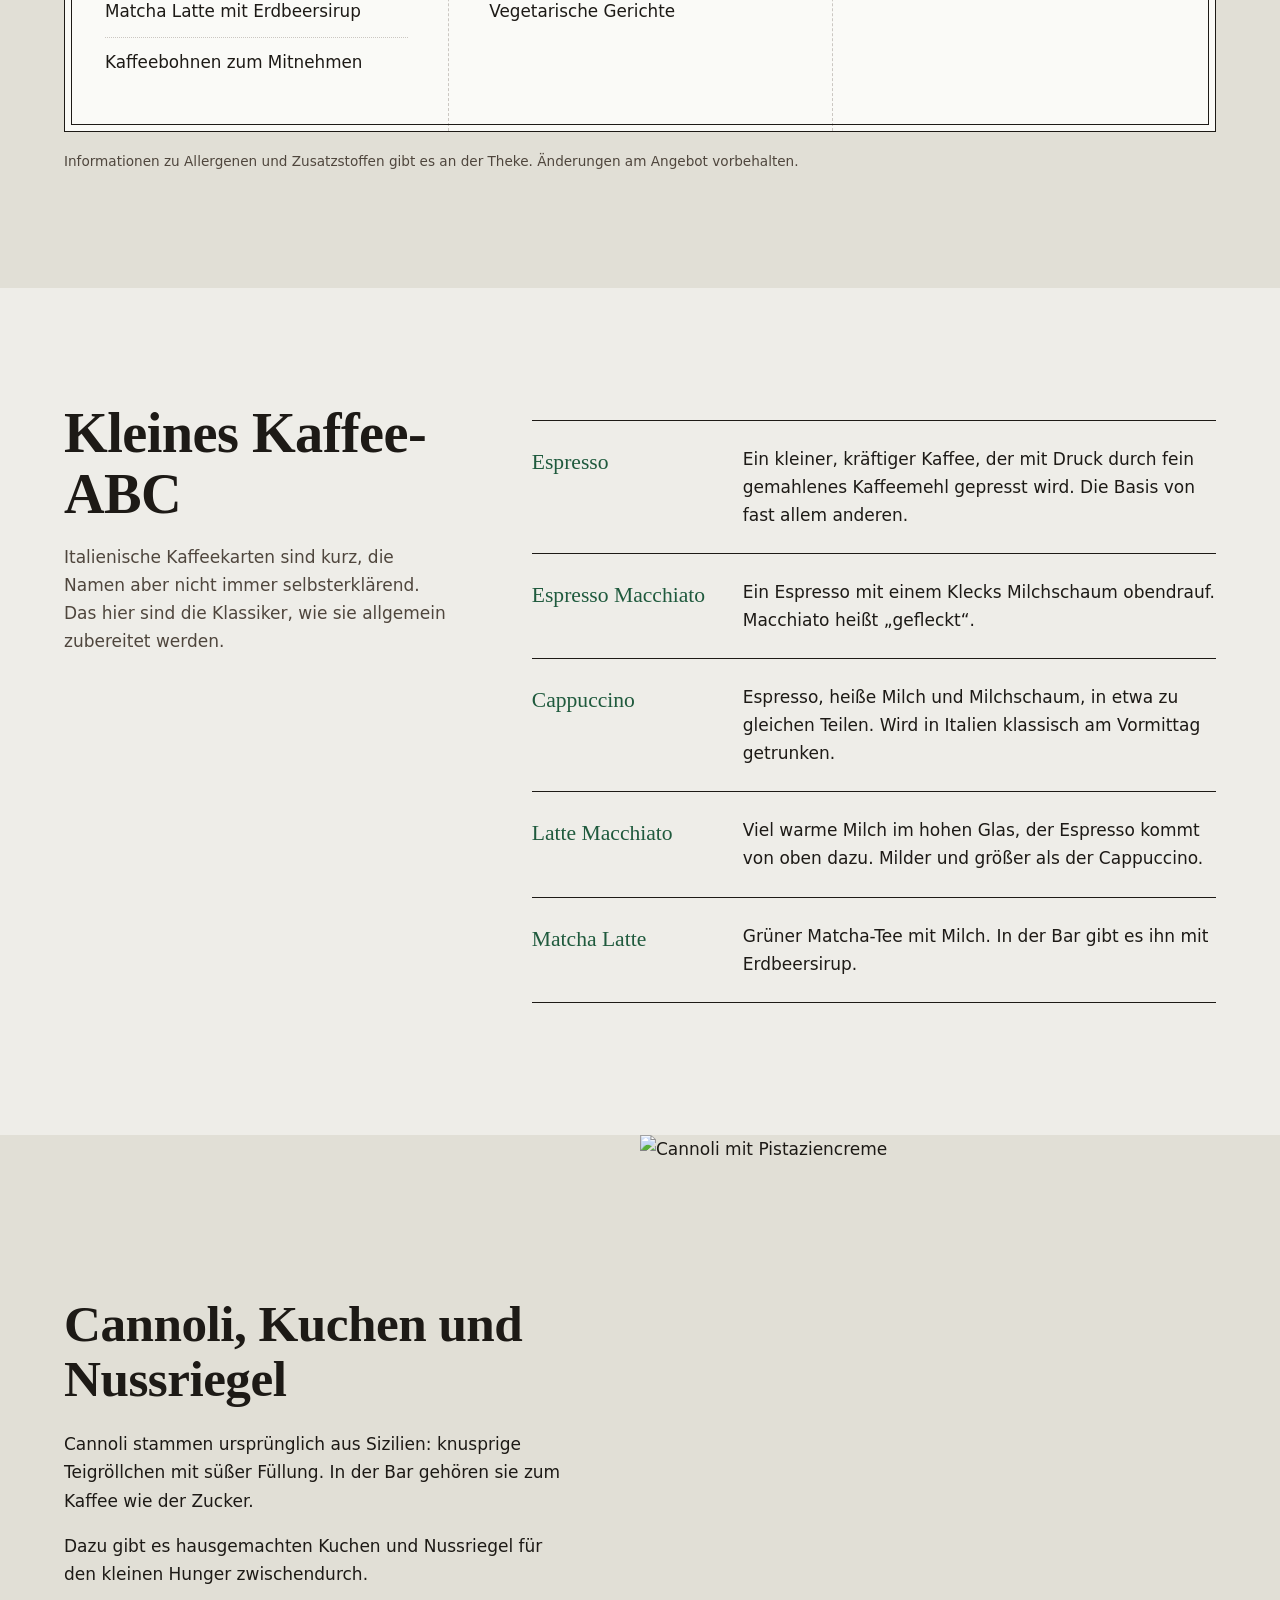
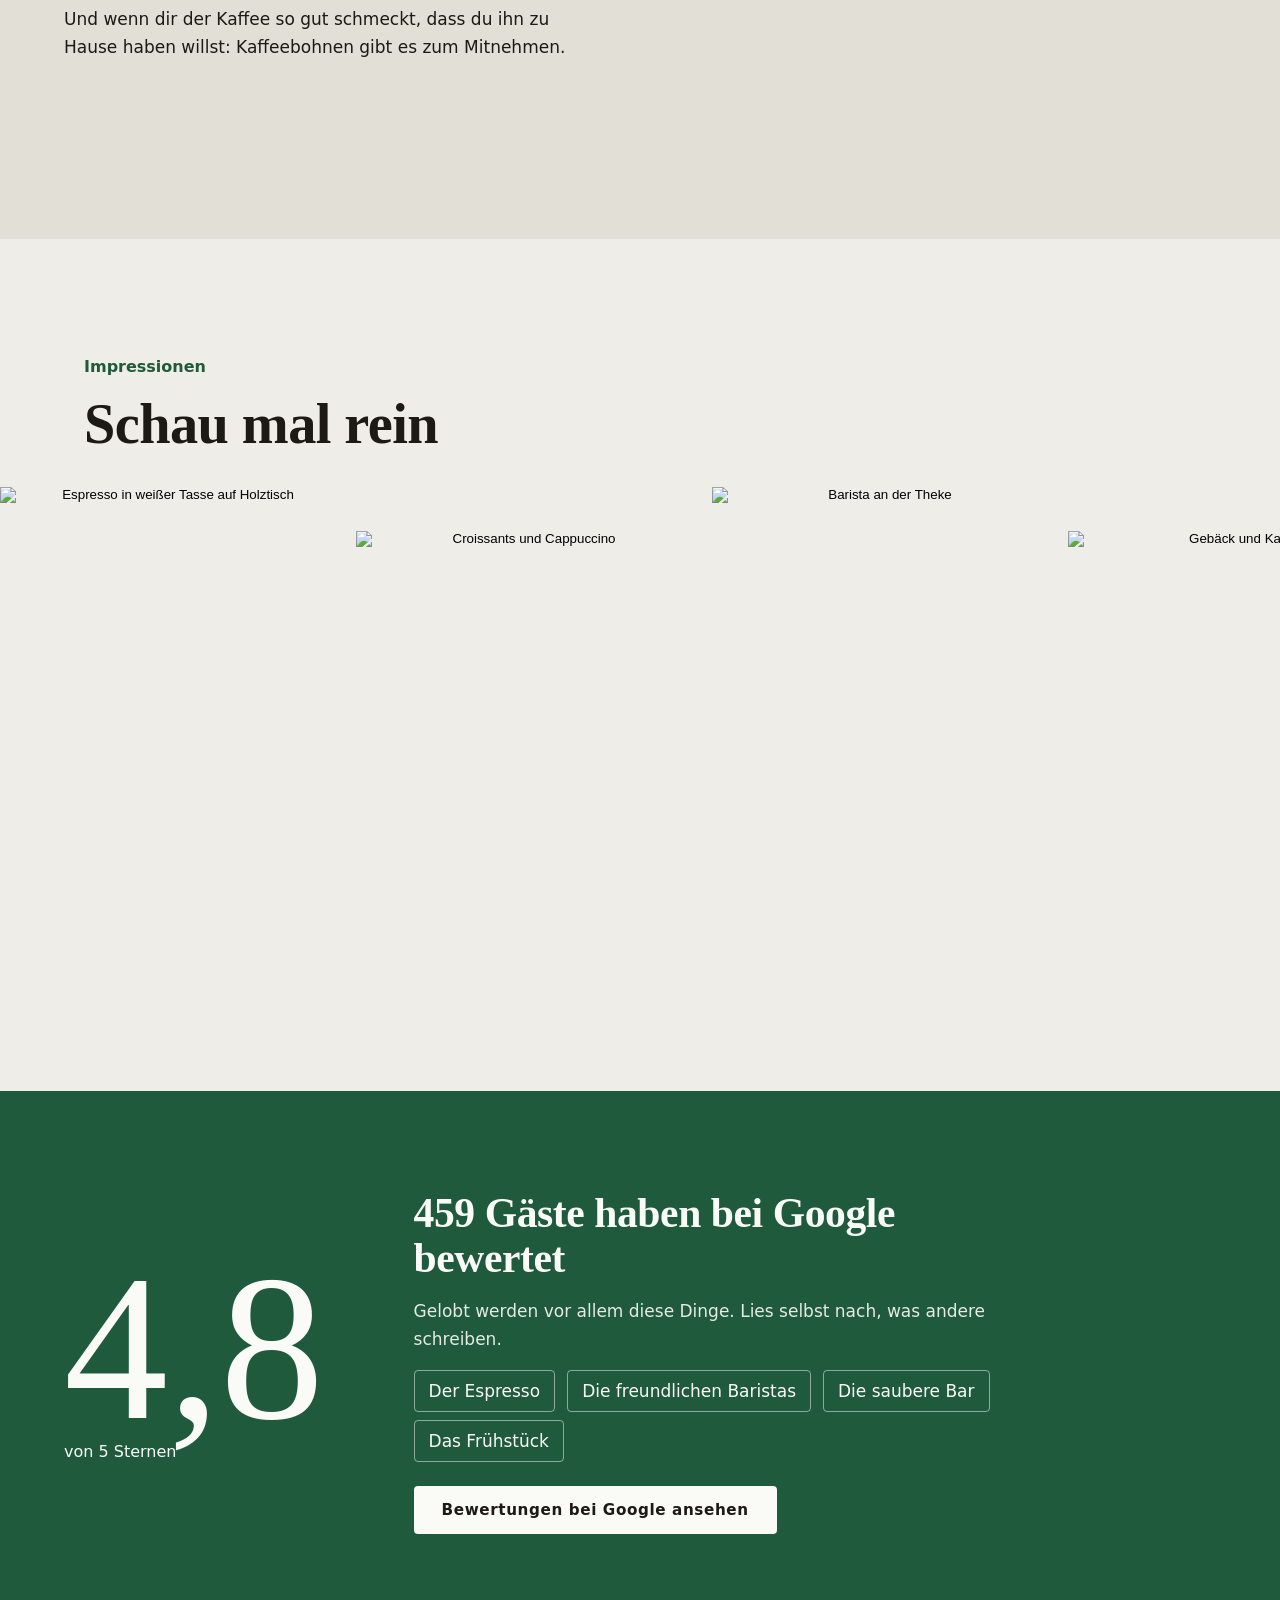
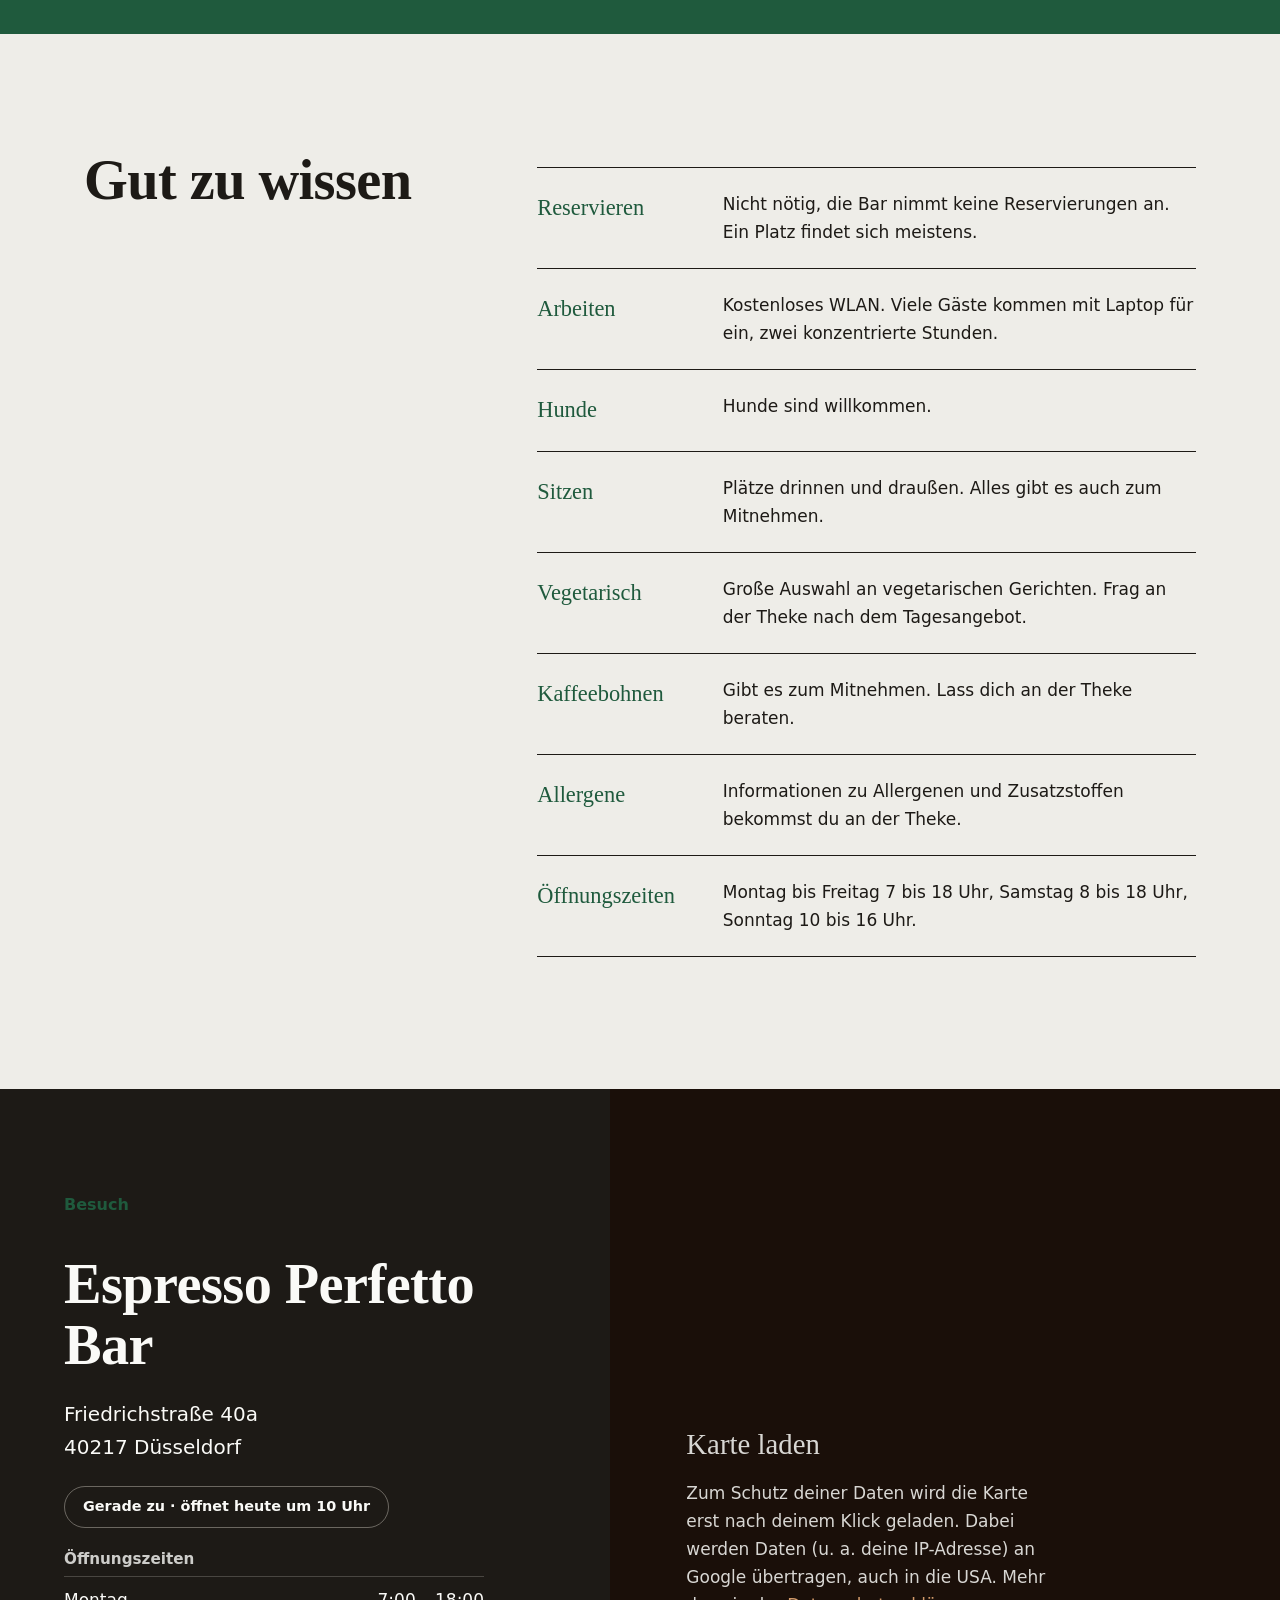
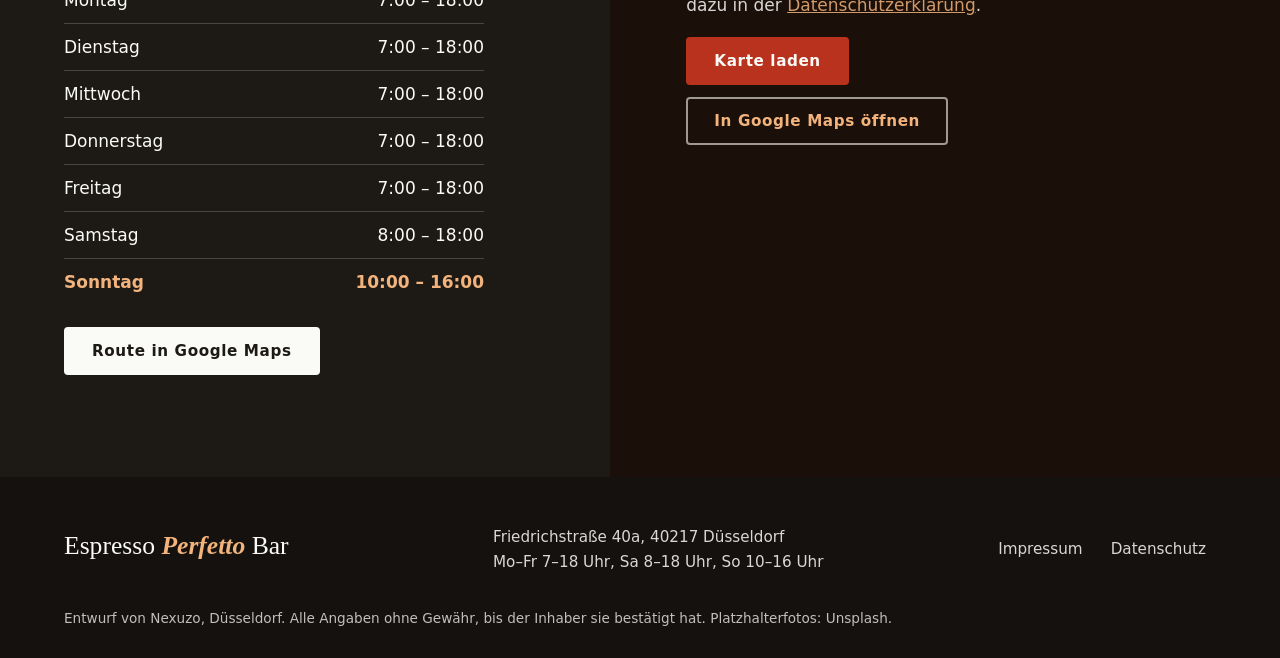
==== commit 3b57010f: "Feedback umgesetzt: keine schrägen Elemente, kein grüner Statuspunkt, keine Randkarten, mehr Inhalt " ====
--- a/index.html
+++ b/index.html
@@ -11,7 +11,7 @@
   <meta property="og:title" content="Espresso Perfetto Bar – Düsseldorf-Friedrichstadt">
   <meta property="og:description" content="Espresso, Frühstück und Kuchen an der Friedrichstraße 40a. Täglich geöffnet.">
   <link rel="preconnect" href="https://images.unsplash.com">
-  <link rel="stylesheet" href="style.css?v=4">
+  <link rel="stylesheet" href="style.css?v=5">
   <script type="application/ld+json">
   {
     "@context": "https://schema.org",
@@ -38,7 +38,7 @@
   <header class="nav">
     <div class="nav__bar">
       <nav class="nav__side nav__side--l" aria-label="Hauptmenü links">
-        <a href="#bar">Die Bar</a><a href="#karte">Karte</a><a href="#bilder">Bilder</a>
+        <a href="#bar">Die Bar</a><a href="#karte">Karte</a><a href="#kaffee">Kaffee</a>
       </nav>
       <a class="logo" href="#top" aria-label="Espresso Perfetto Bar – Startseite"><span>Espresso</span><b>Perfetto</b><small>Bar, Düsseldorf</small></a>
       <nav class="nav__side nav__side--r" aria-label="Hauptmenü rechts">
@@ -58,7 +58,7 @@
         <h1 id="h1">Un caffè,<br>per favore.</h1>
         <p class="hero__lead">Italienisch geprägter Espresso, Frühstück bis in den Nachmittag und Cannoli zum Dessert. Zum Bleiben oder Mitnehmen.</p>
         <div class="hero__row">
-          <div class="status" data-status><span class="status__dot"></span><span data-status-text>Öffnungszeiten werden geladen</span></div>
+          <div class="status" data-status><span data-status-text>Öffnungszeiten werden geladen</span></div>
           <p class="rating"><b>4,8</b> bei Google, 459 Bewertungen</p>
         </div>
         <div class="hero__cta">
@@ -92,6 +92,16 @@
       </div>
     </section>
 
+    <section class="split" id="fruehstueck" aria-labelledby="bf-h">
+      <img src="https://images.unsplash.com/photo-1528699633788-424224dc89b5?auto=format&fit=crop&w=1000&h=1100&q=70" alt="Frühstückstisch mit Croissant, Kaffee und Obst" loading="lazy" width="1000" height="1100">
+      <div class="split__text">
+        <h2 id="bf-h">Frühstück und Brunch</h2>
+        <p>Montags bis freitags öffnet die Bar um sieben Uhr, samstags um acht, sonntags um zehn. Wer früh kommt, bekommt zum Espresso Frühstück. Wer später kommt, bleibt für den Brunch.</p>
+        <p>Auf der Karte stehen Quiche, Sandwiches mit Käse und eine große Auswahl an vegetarischen Gerichten. Was an dem Tag genau angeboten wird, steht an der Theke.</p>
+        <p>Alles gibt es auch zum Mitnehmen, falls es schnell gehen muss.</p>
+      </div>
+    </section>
+
     <section class="menu" id="karte" aria-labelledby="menu-h">
       <div class="menu__head">
         <p class="kicker">Die Karte</p>
@@ -114,9 +124,31 @@
         </div>
       </div>
       <p class="menu__note">Informationen zu Allergenen und Zusatzstoffen gibt es an der Theke. Änderungen am Angebot vorbehalten.</p>
-      <div class="menu__band">
-        <img src="https://images.unsplash.com/photo-1611292984550-6dd8def2e668?auto=format&fit=crop&w=900&h=600&q=70" alt="Cannoli mit Pistaziencreme" loading="lazy" width="900" height="600">
-        <img src="https://images.unsplash.com/photo-1654870032519-9db00597cd78?auto=format&fit=crop&w=900&h=600&q=70" alt="Cannoli mit Himbeeren" loading="lazy" width="900" height="600">
+    </section>
+
+    <section class="guide" id="kaffee" aria-labelledby="guide-h">
+      <div class="guide__in">
+        <div class="guide__head">
+          <h2 id="guide-h">Kleines Kaffee-ABC</h2>
+          <p>Italienische Kaffeekarten sind kurz, die Namen aber nicht immer selbsterklärend. Das hier sind die Klassiker, wie sie allgemein zubereitet werden.</p>
+        </div>
+        <dl class="guide__list">
+          <div><dt>Espresso</dt><dd>Ein kleiner, kräftiger Kaffee, der mit Druck durch fein gemahlenes Kaffeemehl gepresst wird. Die Basis von fast allem anderen.</dd></div>
+          <div><dt>Espresso Macchiato</dt><dd>Ein Espresso mit einem Klecks Milchschaum obendrauf. Macchiato heißt „gefleckt“.</dd></div>
+          <div><dt>Cappuccino</dt><dd>Espresso, heiße Milch und Milchschaum, in etwa zu gleichen Teilen. Wird in Italien klassisch am Vormittag getrunken.</dd></div>
+          <div><dt>Latte Macchiato</dt><dd>Viel warme Milch im hohen Glas, der Espresso kommt von oben dazu. Milder und größer als der Cappuccino.</dd></div>
+          <div><dt>Matcha Latte</dt><dd>Grüner Matcha-Tee mit Milch. In der Bar gibt es ihn mit Erdbeersirup.</dd></div>
+        </dl>
+      </div>
+    </section>
+
+    <section class="split split--rev" id="suesses" aria-labelledby="sw-h">
+      <img src="https://images.unsplash.com/photo-1611292984550-6dd8def2e668?auto=format&fit=crop&w=1000&h=1100&q=70" alt="Cannoli mit Pistaziencreme" loading="lazy" width="1000" height="1100">
+      <div class="split__text">
+        <h2 id="sw-h">Cannoli, Kuchen und Nussriegel</h2>
+        <p>Cannoli stammen ursprünglich aus Sizilien: knusprige Teigröllchen mit süßer Füllung. In der Bar gehören sie zum Kaffee wie der Zucker.</p>
+        <p>Dazu gibt es hausgemachten Kuchen und Nussriegel für den kleinen Hunger zwischendurch.</p>
+        <p>Und wenn dir der Kaffee so gut schmeckt, dass du ihn zu Hause haben willst: Kaffeebohnen gibt es zum Mitnehmen.</p>
       </div>
     </section>
 
@@ -138,7 +170,8 @@
       <div class="score__num"><span>4,8</span><small>von 5 Sternen</small></div>
       <div class="score__text">
         <h2 id="score-h">459 Gäste haben bei Google bewertet</h2>
-        <p>Gelobt werden vor allem der Espresso, die freundlichen Baristas, die saubere Bar und das Frühstück. Lies selbst nach, was andere schreiben.</p>
+        <p>Gelobt werden vor allem diese Dinge. Lies selbst nach, was andere schreiben.</p>
+        <ul class="praise"><li>Der Espresso</li><li>Die freundlichen Baristas</li><li>Die saubere Bar</li><li>Das Frühstück</li></ul>
         <a class="btn btn--paper" href="https://maps.google.com/maps?cid=6343381354609917483" target="_blank" rel="noopener">Bewertungen bei Google ansehen</a>
       </div>
     </section>
@@ -151,6 +184,9 @@
         <div><dt>Hunde</dt><dd>Hunde sind willkommen.</dd></div>
         <div><dt>Sitzen</dt><dd>Plätze drinnen und draußen. Alles gibt es auch zum Mitnehmen.</dd></div>
         <div><dt>Vegetarisch</dt><dd>Große Auswahl an vegetarischen Gerichten. Frag an der Theke nach dem Tagesangebot.</dd></div>
+        <div><dt>Kaffeebohnen</dt><dd>Gibt es zum Mitnehmen. Lass dich an der Theke beraten.</dd></div>
+        <div><dt>Allergene</dt><dd>Informationen zu Allergenen und Zusatzstoffen bekommst du an der Theke.</dd></div>
+        <div><dt>Öffnungszeiten</dt><dd>Montag bis Freitag 7 bis 18 Uhr, Samstag 8 bis 18 Uhr, Sonntag 10 bis 16 Uhr.</dd></div>
       </dl>
     </section>
 
@@ -159,7 +195,7 @@
         <p class="kicker">Besuch</p>
         <h2 id="visit-h">Espresso Perfetto Bar</h2>
         <p class="visit__addr">Friedrichstraße 40a<br>40217 Düsseldorf</p>
-        <div class="status status--dark" data-status><span class="status__dot"></span><span data-status-text>Öffnungszeiten werden geladen</span></div>
+        <div class="status status--dark" data-status><span data-status-text>Öffnungszeiten werden geladen</span></div>
         <table class="hours">
           <caption>Öffnungszeiten</caption>
           <tbody>
--- a/style.css
+++ b/style.css
@@ -62,7 +62,7 @@
 .hero__photo { margin: 0; position: relative; background: var(--ink); min-height: 420px; }
 .hero__photo img { position: absolute; inset: 0; width: 100%; height: 100%; object-fit: cover; }
 .hero__photo::after { content: ""; position: absolute; inset: 18px; border: 1px solid rgba(251, 246, 234, .55); pointer-events: none; }
-.hero__photo figcaption { position: absolute; left: 34px; bottom: 30px; z-index: 1; color: var(--cream); font-family: var(--serif); font-style: italic; font-size: 1.05rem; text-shadow: 0 1px 8px rgba(0, 0, 0, .6); }
+.hero__photo figcaption { position: absolute; left: 34px; bottom: 30px; z-index: 1; color: var(--cream); font-family: var(--sans); font-size: .95rem; text-shadow: 0 1px 8px rgba(0, 0, 0, .6); }
 
 .status { display: inline-flex; align-items: center; gap: 10px; padding: 8px 16px; border: 1px solid var(--line); border-radius: 999px; font-size: .9rem; font-weight: 600; background: var(--cream); }
 .status__dot { width: 10px; height: 10px; border-radius: 50%; background: #999; flex: none; }
@@ -83,7 +83,7 @@
 /* Laufband */
 .ticker { background: var(--red); color: var(--cream); overflow: hidden; border-block: 3px solid var(--ink); }
 .ticker__track { display: flex; width: max-content; animation: tick 40s linear infinite; }
-.ticker span { font-family: var(--serif); font-style: italic; font-size: 1.4rem; padding: 12px 0; white-space: nowrap; }
+.ticker span { font-family: var(--serif); font-size: 1.4rem; padding: 12px 0; white-space: nowrap; }
 .ticker span::after { content: ""; display: inline-block; width: 40px; height: 1px; background: currentColor; opacity: .6; margin: 0 28px; vertical-align: middle; }
 @keyframes tick { to { transform: translateX(-50%); } }
 
@@ -105,7 +105,7 @@
 .card__col { padding: 44px 40px; }
 .card__col + .card__col { border-left: 1px dashed var(--line); }
 .card h3 { margin-bottom: 22px; }
-.card h3 span { display: block; font-size: 1.9rem; font-style: italic; color: var(--green); }
+.card h3 span { display: block; font-size: 1.9rem; color: var(--green); }
 .card h3 small { font: 600 .95rem var(--sans); color: var(--ink-soft); }
 .card li { padding: 11px 0; border-bottom: 1px dotted var(--line); font-size: 1.05rem; }
 .card li:last-child { border-bottom: 0; }
@@ -128,7 +128,7 @@
 /* Bewertung */
 .score { background: var(--green); color: var(--cream); display: grid; grid-template-columns: auto 1fr; gap: clamp(32px, 7vw, 110px); align-items: center; padding: clamp(56px, 8vw, 100px) var(--gut); }
 .score__num { justify-self: end; }
-.score__num span { display: block; font-family: var(--serif); font-size: clamp(6rem, 17vw, 13rem); line-height: .85; font-style: italic; }
+.score__num span { display: block; font-family: var(--serif); font-size: clamp(6rem, 17vw, 13rem); line-height: .85; }
 .score__num small { font-size: 1rem; }
 .score__text { max-width: 36em; }
 .score h2 { font-size: clamp(1.8rem, 3.4vw, 2.6rem); margin-bottom: 16px; }
@@ -139,7 +139,7 @@
 .know h2 { font-size: clamp(2.2rem, 4.4vw, 3.6rem); align-self: start; position: sticky; top: 120px; }
 .know__list > div { display: grid; grid-template-columns: 9.5em 1fr; gap: 24px; padding: 22px 0; border-top: 1px solid var(--ink); }
 .know__list > div:last-child { border-bottom: 1px solid var(--ink); }
-.know dt { font-family: var(--serif); font-size: 1.4rem; font-style: italic; color: var(--green); }
+.know dt { font-family: var(--serif); font-size: 1.4rem; color: var(--green); }
 .know dd { margin: 0; }
 
 /* Besuch */
@@ -223,3 +223,39 @@
   .ticker__track { animation: none; }
   .hero__copy > * { animation: none; }
 }
+
+/* Status ohne Farbpunkt */
+.status__dot { display: none; }
+.status { padding: 8px 18px; }
+
+/* Bild und Text im Wechsel */
+.split { display: grid; grid-template-columns: 1fr 1fr; min-height: 560px; }
+.split img { width: 100%; height: 100%; min-height: 360px; object-fit: cover; }
+.split__text { padding: clamp(40px, 7vw, 100px) var(--gut); align-self: center; max-width: 640px; }
+.split h2 { font-size: clamp(2rem, 4vw, 3.2rem); margin-bottom: 24px; }
+.split--rev img { order: 2; }
+.split--rev .split__text { justify-self: end; }
+.split--rev { background: var(--paper-2); }
+
+/* Kaffee-ABC */
+.guide { padding: clamp(64px, 9vw, 120px) var(--gut); }
+.guide__in { max-width: var(--max); margin: 0 auto; display: grid; grid-template-columns: .8fr 1.4fr; gap: clamp(32px, 6vw, 96px); }
+.guide h2 { font-size: clamp(2.2rem, 4.4vw, 3.6rem); margin-bottom: 18px; }
+.guide__head p { color: var(--ink-soft); }
+.guide__list > div { display: grid; grid-template-columns: 11em 1fr; gap: 24px; padding: 24px 0; border-top: 1px solid var(--ink); }
+.guide__list > div:last-child { border-bottom: 1px solid var(--ink); }
+.guide dt { font-family: var(--serif); font-size: 1.35rem; color: var(--green); }
+.guide dd { margin: 0; }
+
+.praise { display: flex; flex-wrap: wrap; gap: 8px 12px; margin: 0 0 24px; }
+.praise li { border: 1px solid rgba(250, 250, 247, .5); padding: 6px 14px; border-radius: 4px; }
+
+@media (max-width: 960px) {
+  .split { grid-template-columns: 1fr; }
+  .split--rev img { order: 0; }
+  .split__text, .split--rev .split__text { justify-self: stretch; max-width: none; }
+  .guide__in { grid-template-columns: 1fr; }
+}
+@media (max-width: 560px) {
+  .guide__list > div { grid-template-columns: 1fr; gap: 4px; }
+}
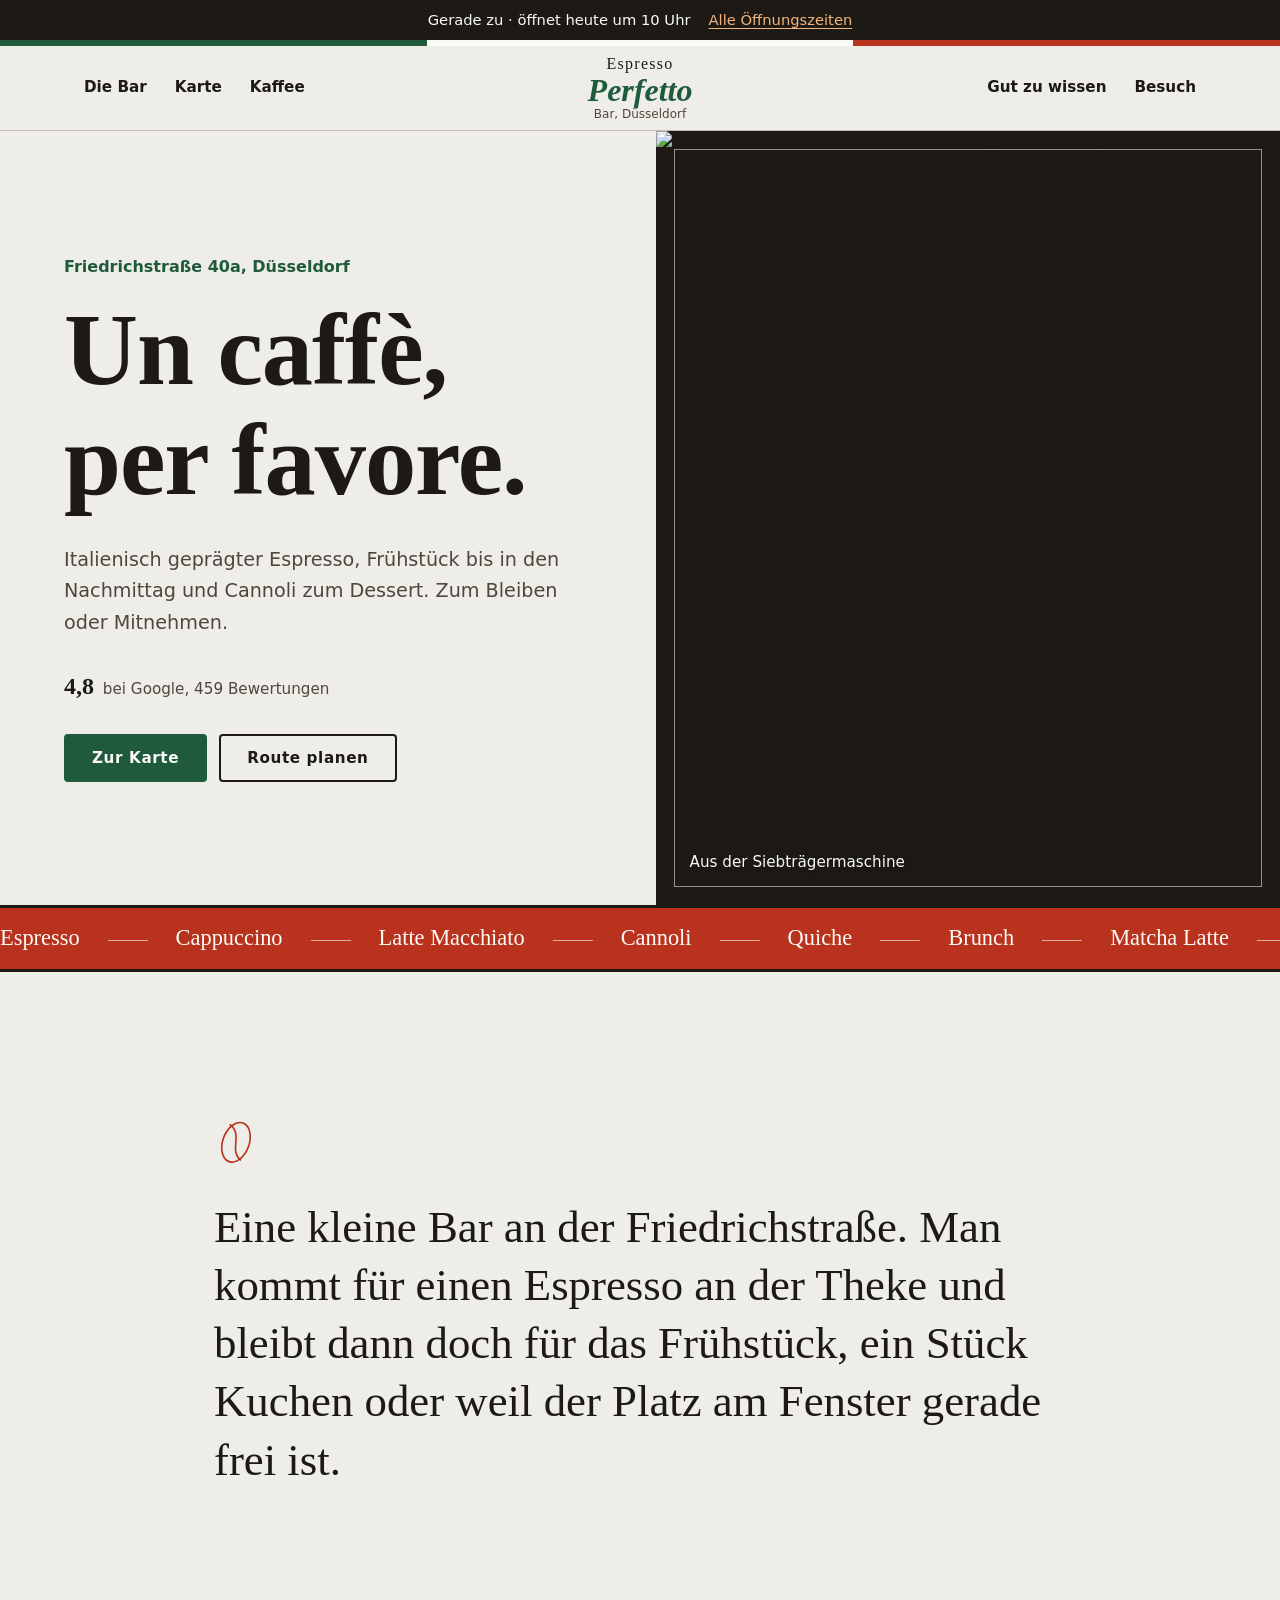
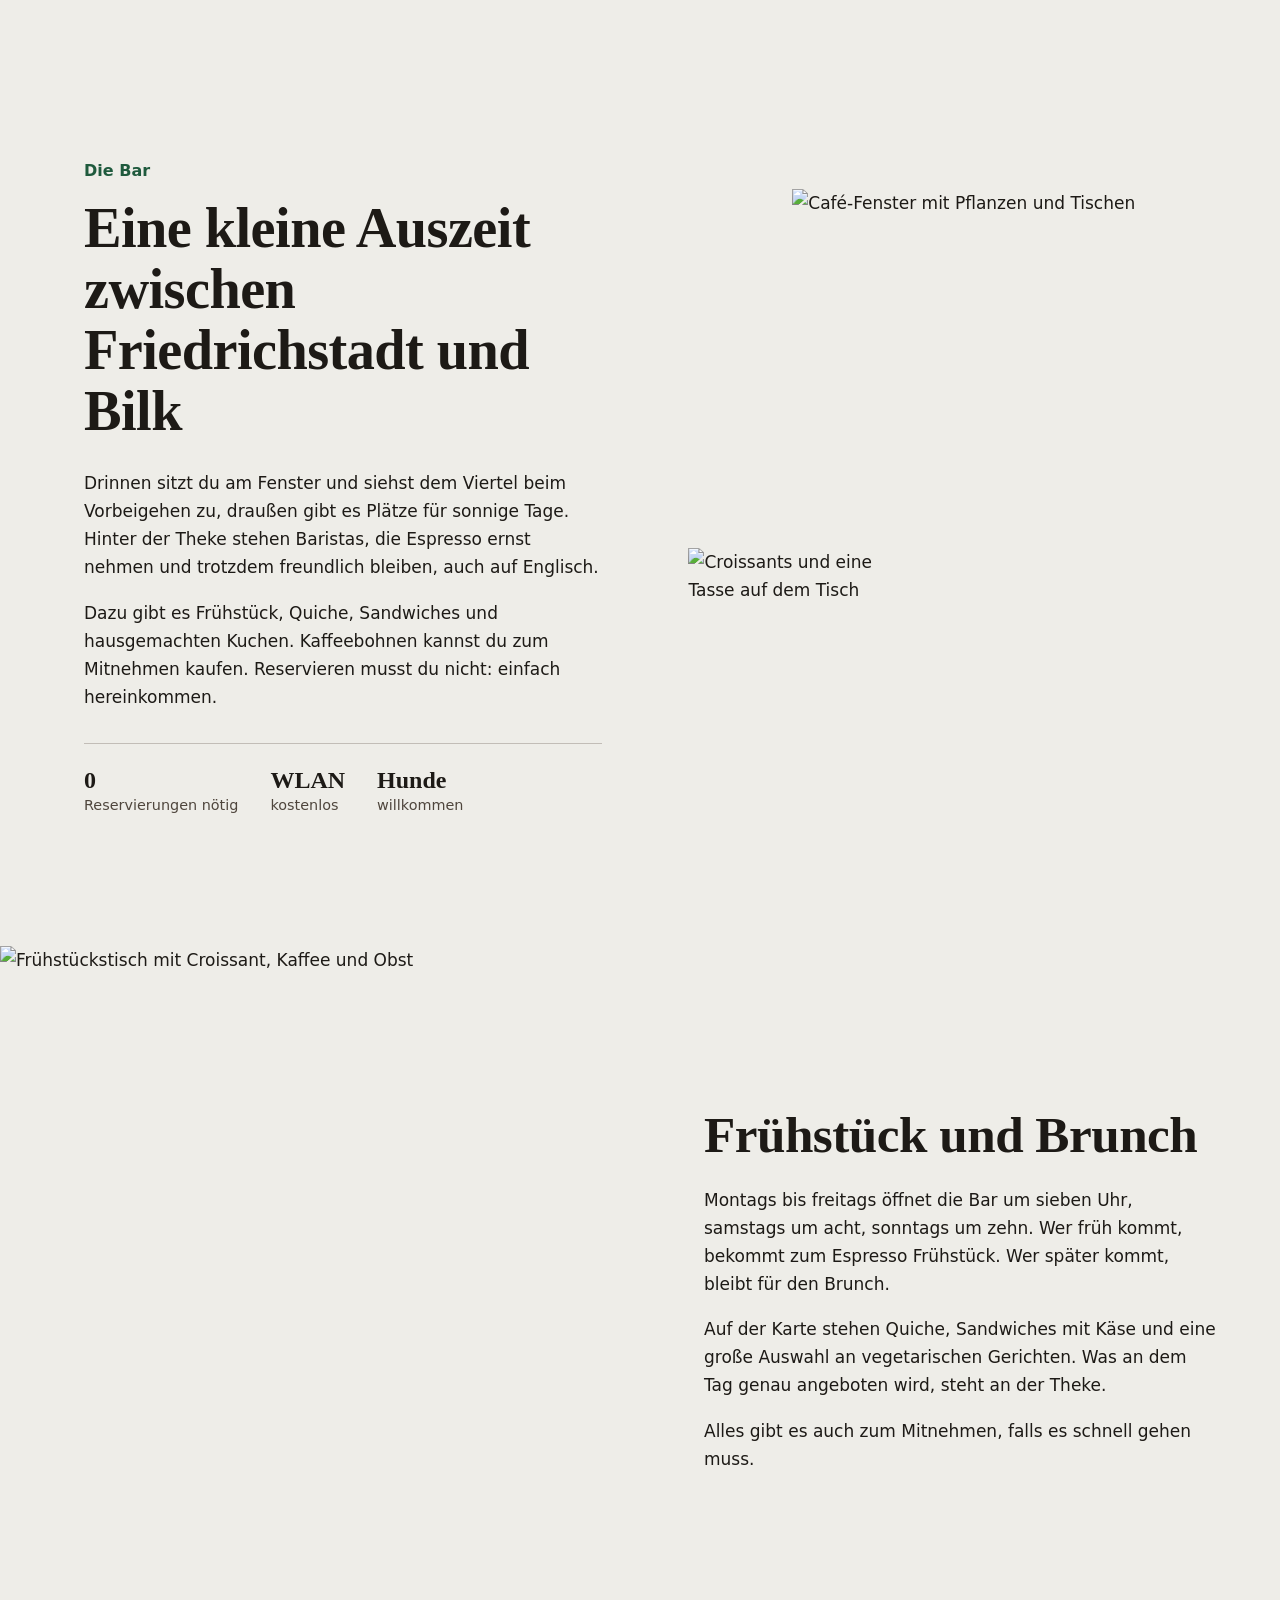
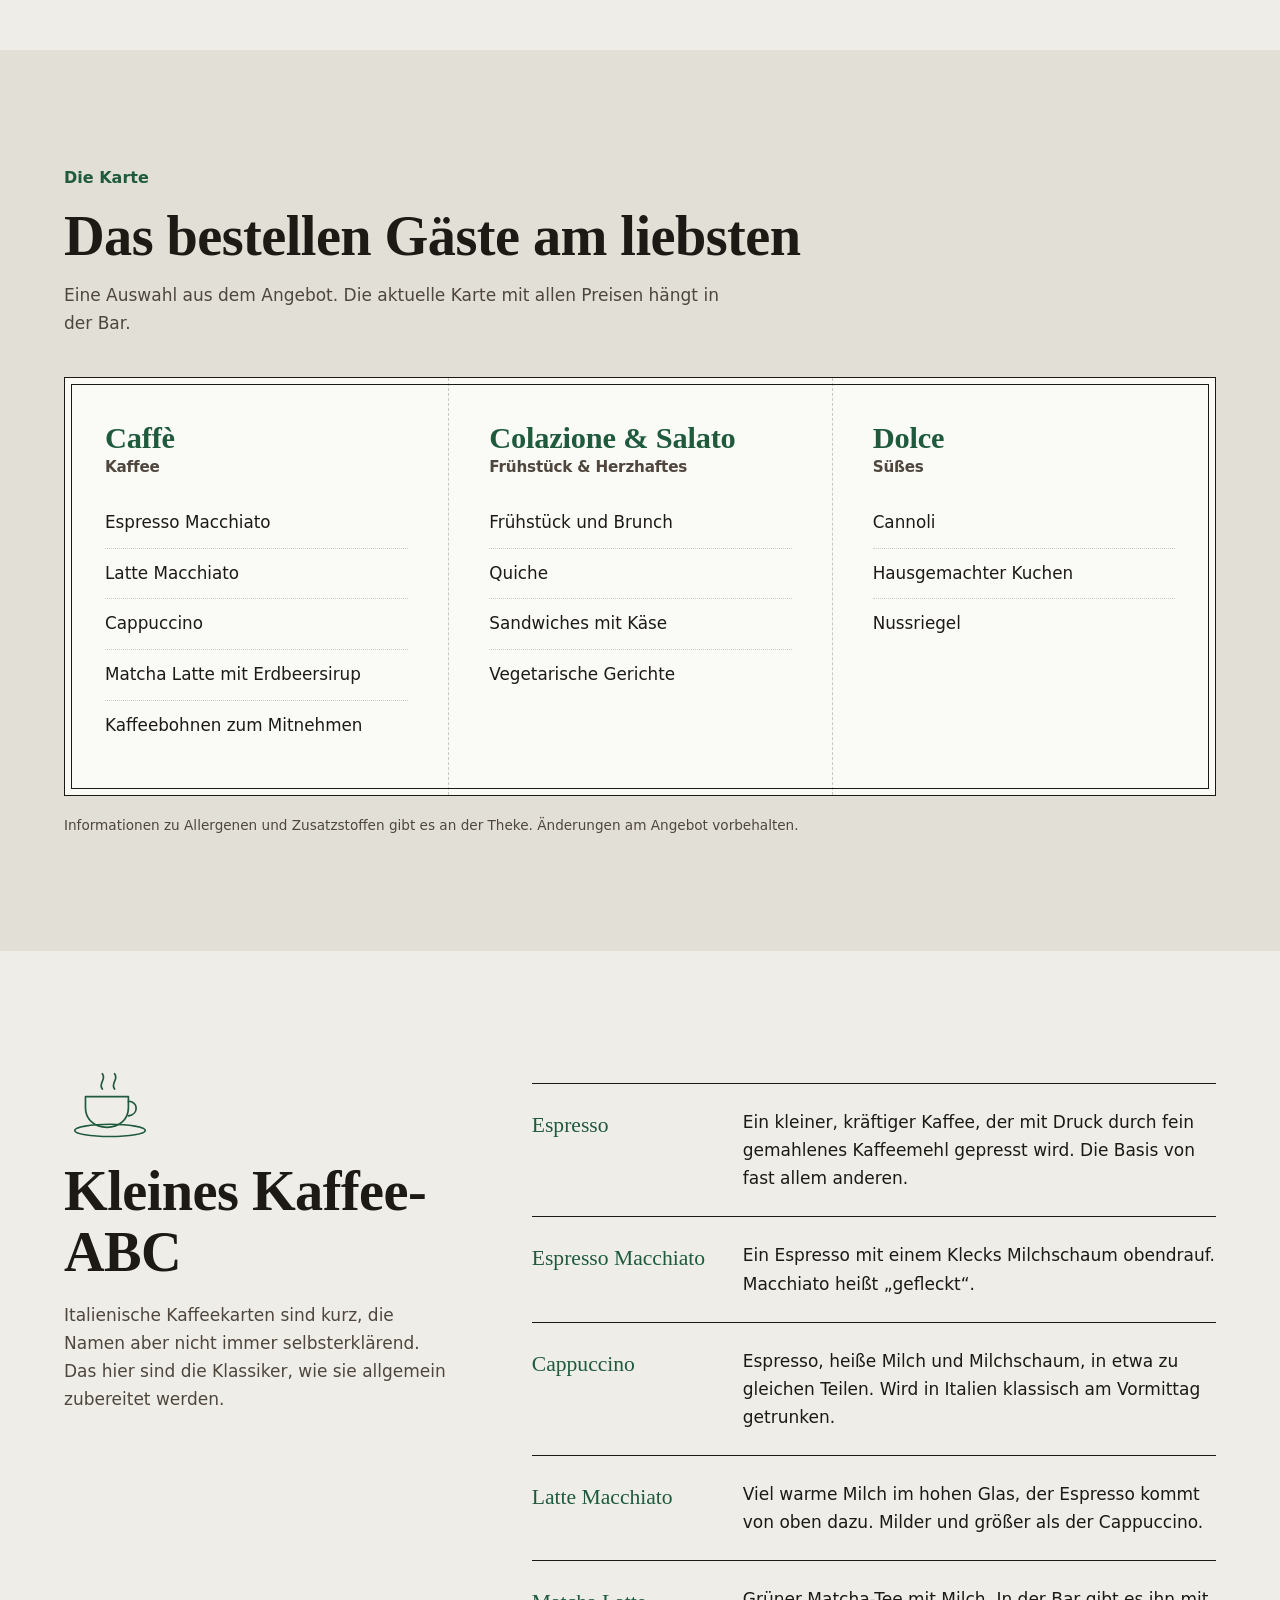
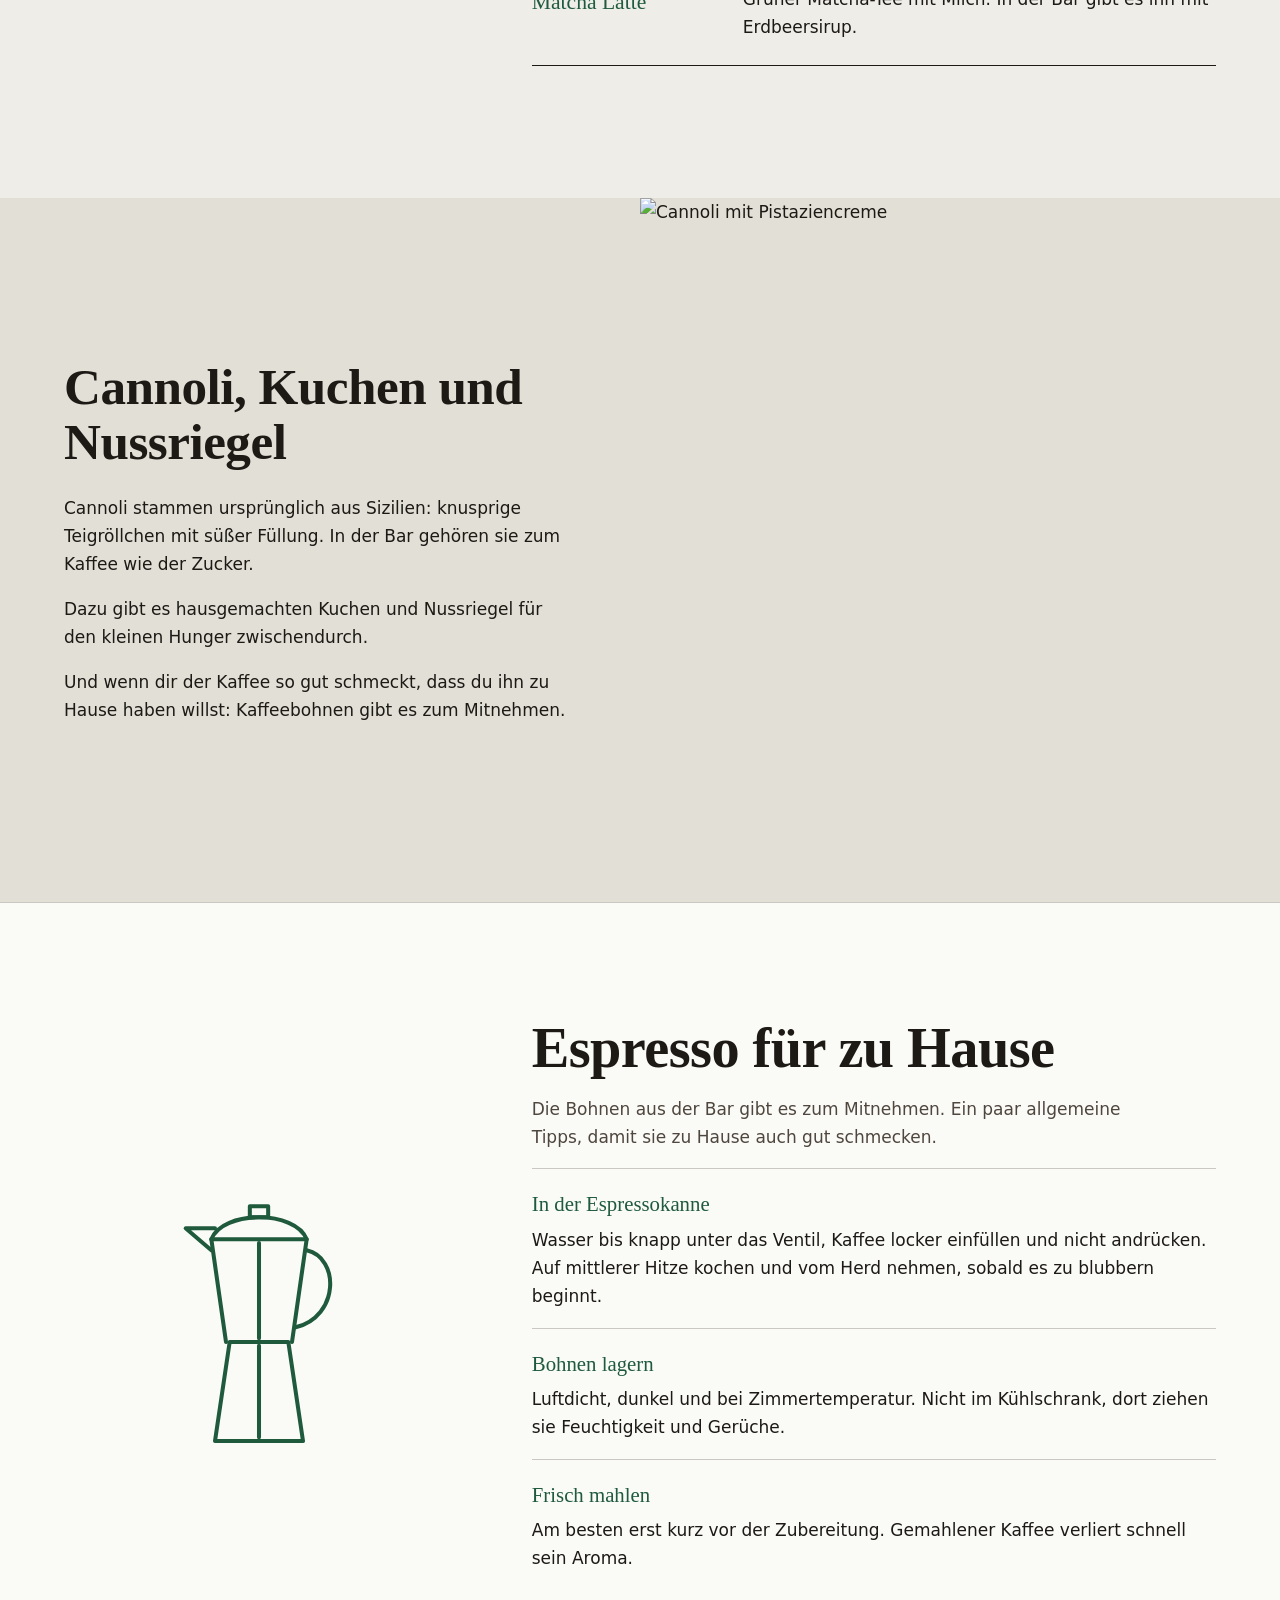
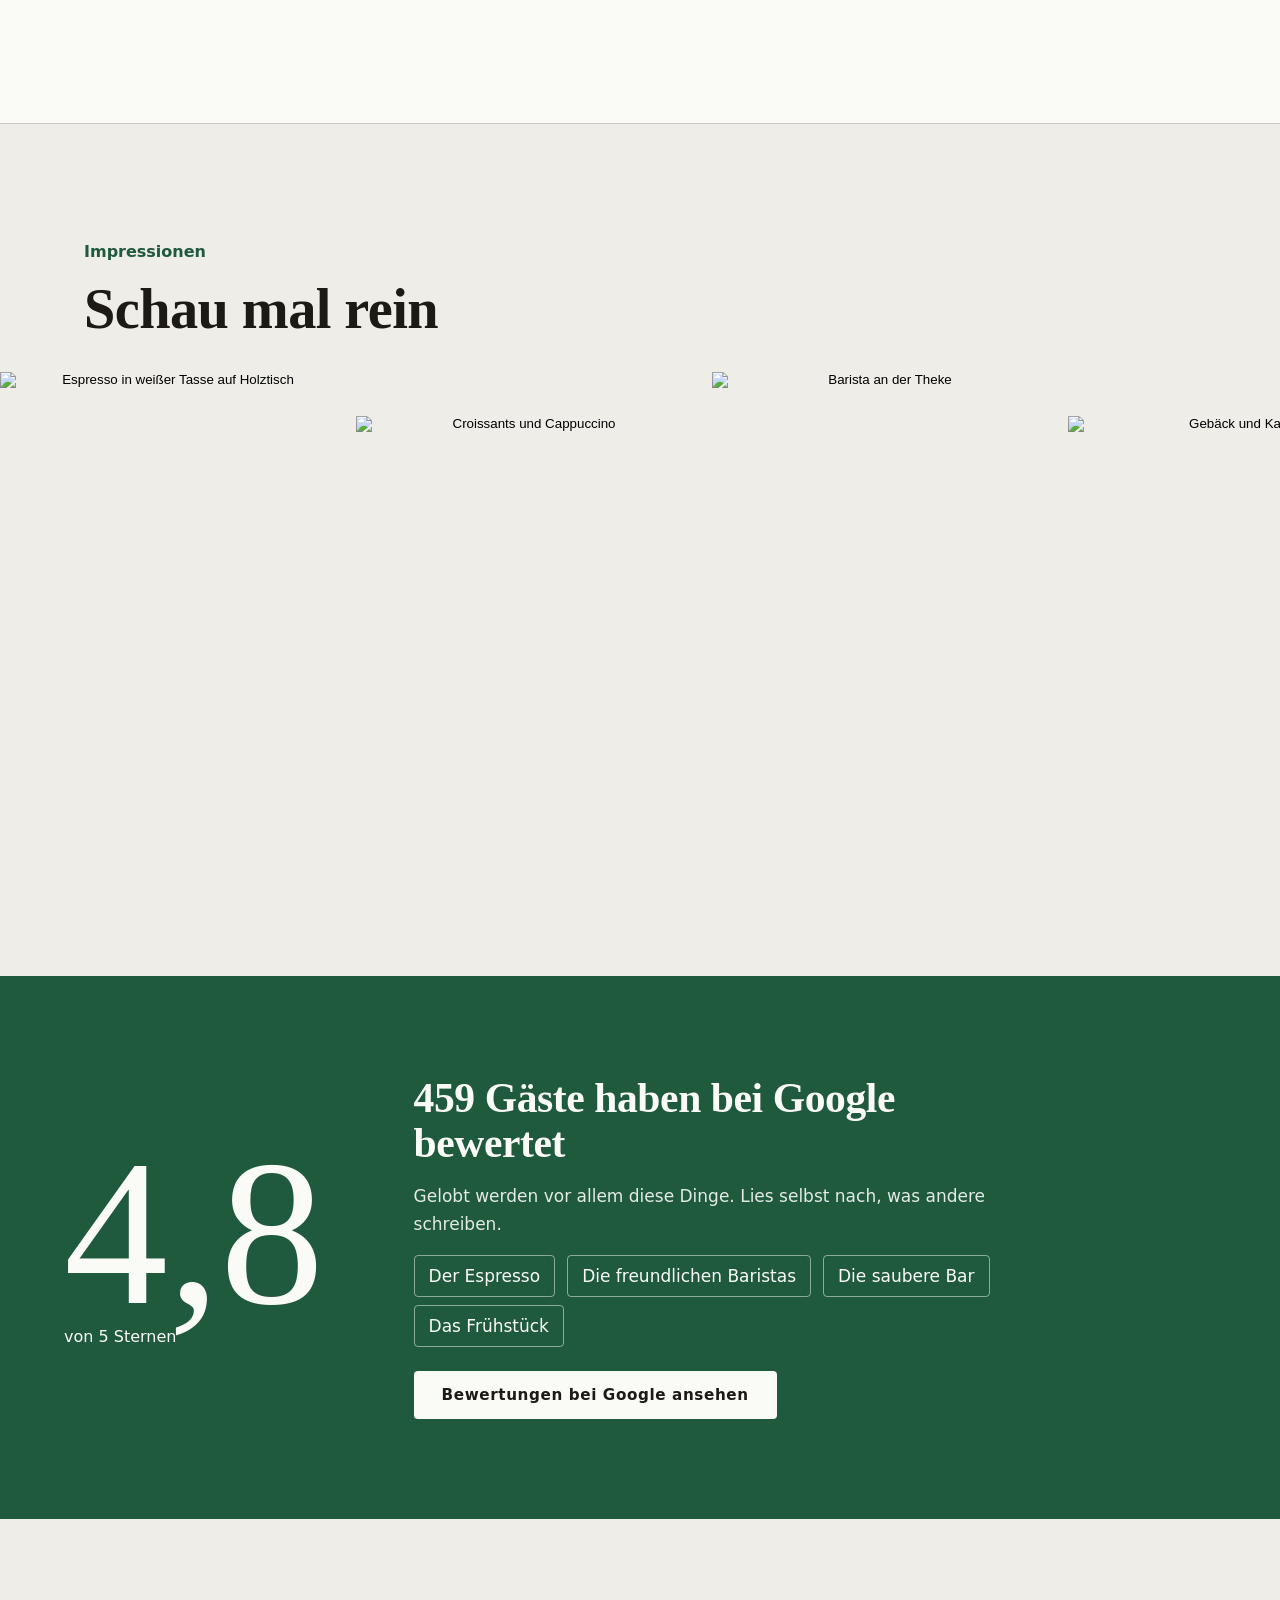
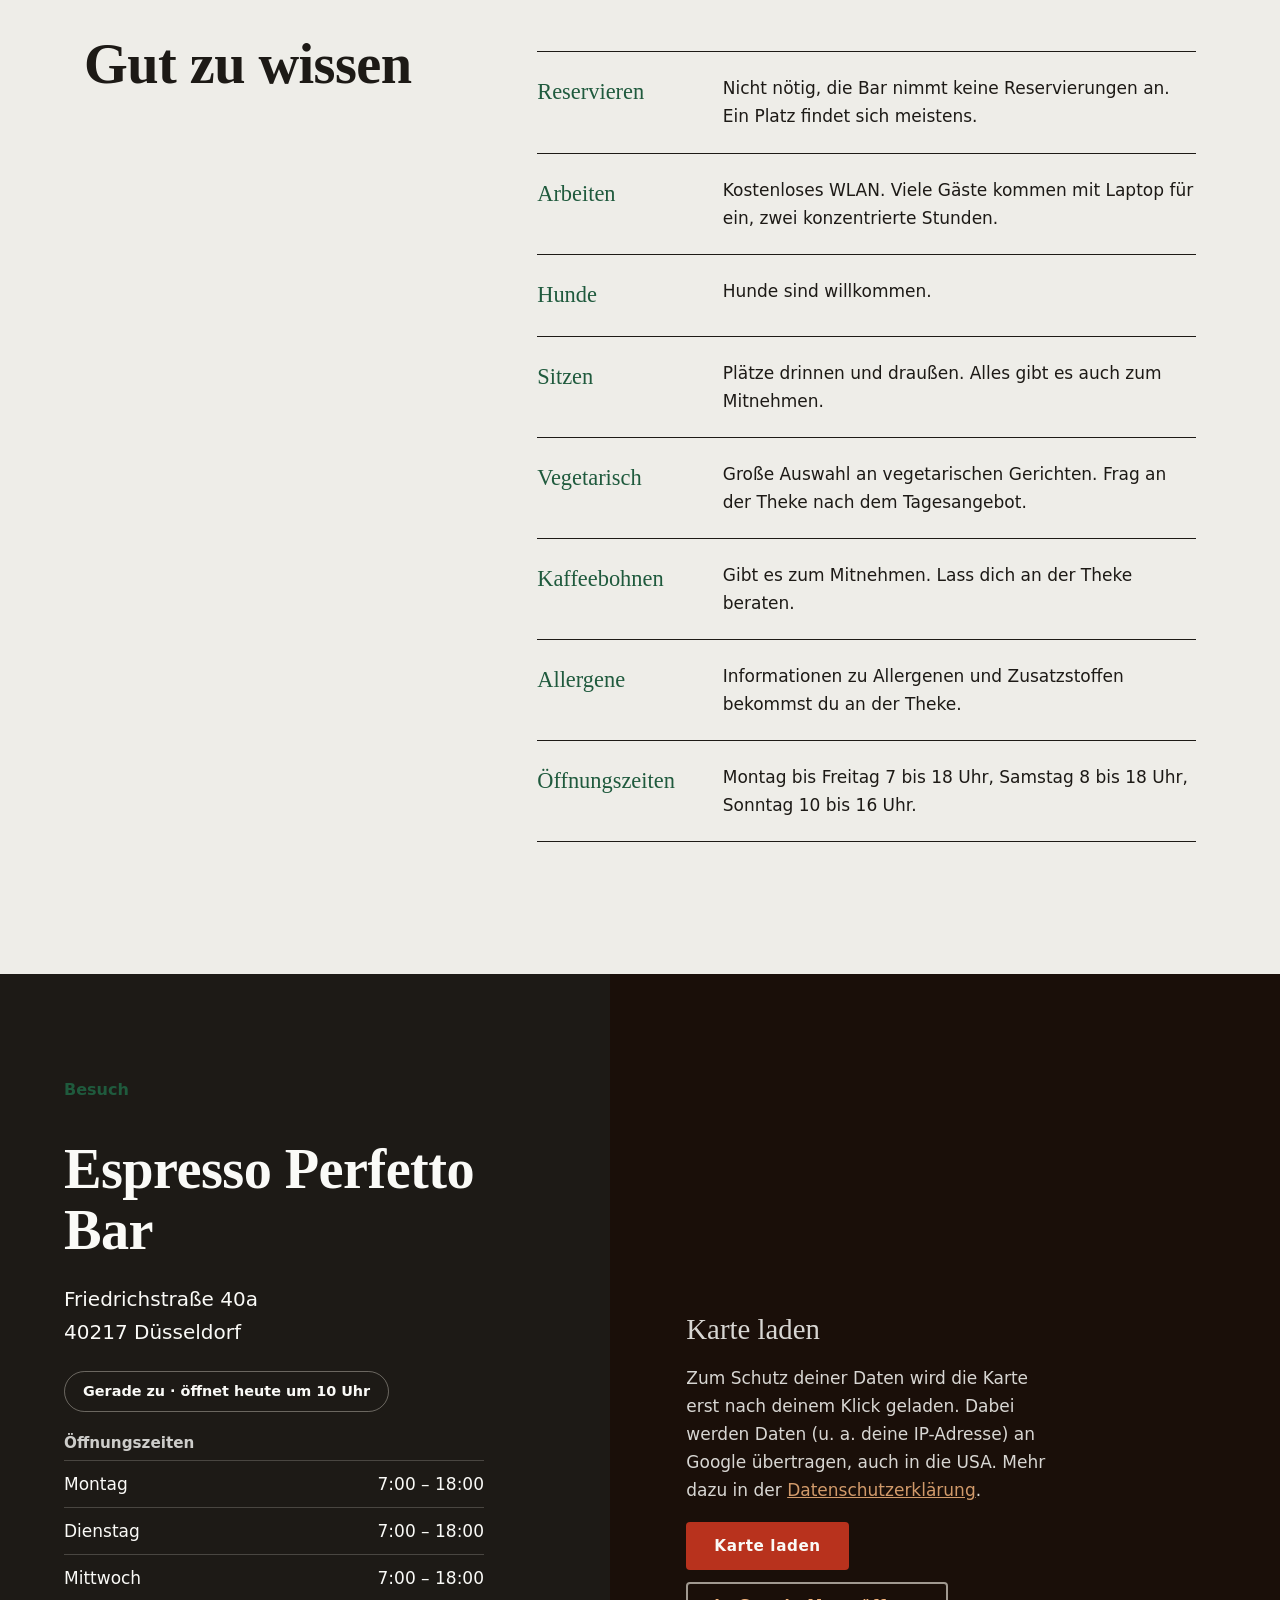
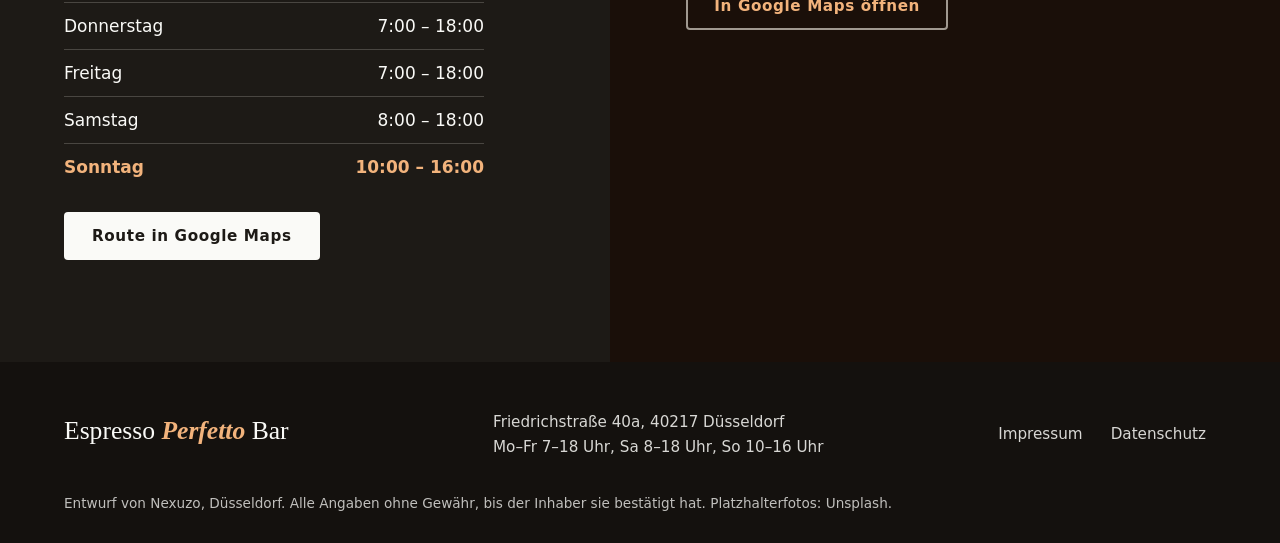
==== commit a921fdcb: "Elemente aus Vorbild-Websites übernommen: Infoleiste, großer Satz, Strichzeichnungen, Türschild, Reg" ====
--- a/index.html
+++ b/index.html
@@ -11,7 +11,7 @@
   <meta property="og:title" content="Espresso Perfetto Bar – Düsseldorf-Friedrichstadt">
   <meta property="og:description" content="Espresso, Frühstück und Kuchen an der Friedrichstraße 40a. Täglich geöffnet.">
   <link rel="preconnect" href="https://images.unsplash.com">
-  <link rel="stylesheet" href="style.css?v=5">
+  <link rel="stylesheet" href="style.css?v=7">
   <script type="application/ld+json">
   {
     "@context": "https://schema.org",
@@ -32,7 +32,7 @@
 <body id="top">
   <a class="skip" href="#main">Zum Inhalt springen</a>
   <!-- PROBE-HINWEIS: Leiste und Footer-Hinweis entfernen, sobald der Kunde die Seite übernimmt -->
-  <div class="probe">Entwurf von Nexuzo, unverbindliche Probewebsite für Espresso Perfetto Bar</div>
+  <div class="topbar" data-status><span data-status-text>Öffnungszeiten werden geladen</span><a href="#besuch">Alle Öffnungszeiten</a></div>
   <div class="flag" aria-hidden="true"><i></i><i></i><i></i></div>
 
   <header class="nav">
@@ -58,7 +58,6 @@
         <h1 id="h1">Un caffè,<br>per favore.</h1>
         <p class="hero__lead">Italienisch geprägter Espresso, Frühstück bis in den Nachmittag und Cannoli zum Dessert. Zum Bleiben oder Mitnehmen.</p>
         <div class="hero__row">
-          <div class="status" data-status><span data-status-text>Öffnungszeiten werden geladen</span></div>
           <p class="rating"><b>4,8</b> bei Google, 459 Bewertungen</p>
         </div>
         <div class="hero__cta">
@@ -73,6 +72,11 @@
     </section>
 
     <div class="ticker" aria-hidden="true"><div class="ticker__track"><span>Espresso</span><span>Cappuccino</span><span>Latte Macchiato</span><span>Cannoli</span><span>Quiche</span><span>Brunch</span><span>Matcha Latte</span><span>Hausgemachter Kuchen</span><span>Espresso</span><span>Cappuccino</span><span>Latte Macchiato</span><span>Cannoli</span><span>Quiche</span><span>Brunch</span><span>Matcha Latte</span><span>Hausgemachter Kuchen</span></div></div>
+
+    <section class="statement" aria-label="Über die Bar">
+      <svg class="illo illo--bean" viewBox="0 0 60 80" aria-hidden="true" fill="none" stroke="currentColor" stroke-width="2.2" stroke-linecap="round" stroke-linejoin="round"><ellipse cx="30" cy="40" rx="18" ry="28" transform="rotate(20 30 40)"/><path d="M22 16c18 14-2 34 14 48"/></svg>
+      <p>Eine kleine Bar an der Friedrichstraße. Man kommt für einen Espresso an der Theke und bleibt dann doch für das Frühstück, ein Stück Kuchen oder weil der Platz am Fenster gerade frei ist.</p>
+    </section>
 
     <section class="about" id="bar" aria-labelledby="about-h">
       <div class="about__text">
@@ -129,6 +133,7 @@
     <section class="guide" id="kaffee" aria-labelledby="guide-h">
       <div class="guide__in">
         <div class="guide__head">
+          <svg class="illo illo--cup" viewBox="0 0 120 100" aria-hidden="true" fill="none" stroke="currentColor" stroke-width="2.2" stroke-linecap="round" stroke-linejoin="round"><ellipse cx="60" cy="84" rx="46" ry="8"/><path d="M28 40h56v14c0 16-12 26-28 26S28 70 28 54z"/><path d="M84 46c13 0 14 17 0 19"/><path d="M50 30c-6-8 6-12 0-20"/><path d="M66 30c-6-8 6-12 0-20"/></svg>
           <h2 id="guide-h">Kleines Kaffee-ABC</h2>
           <p>Italienische Kaffeekarten sind kurz, die Namen aber nicht immer selbsterklärend. Das hier sind die Klassiker, wie sie allgemein zubereitet werden.</p>
         </div>
@@ -149,6 +154,21 @@
         <p>Cannoli stammen ursprünglich aus Sizilien: knusprige Teigröllchen mit süßer Füllung. In der Bar gehören sie zum Kaffee wie der Zucker.</p>
         <p>Dazu gibt es hausgemachten Kuchen und Nussriegel für den kleinen Hunger zwischendurch.</p>
         <p>Und wenn dir der Kaffee so gut schmeckt, dass du ihn zu Hause haben willst: Kaffeebohnen gibt es zum Mitnehmen.</p>
+      </div>
+    </section>
+
+    <section class="home" id="zuhause" aria-labelledby="home-h">
+      <div class="home__in">
+        <div class="home__art"><svg class="illo illo--moka" viewBox="0 0 120 160" aria-hidden="true" fill="none" stroke="currentColor" stroke-width="2.2" stroke-linecap="round" stroke-linejoin="round"><path d="M36 150l8-54h32l8 54z"/><path d="M42 96l-8-56h52l-8 56"/><path d="M34 40c6-16 46-16 52 0"/><path d="M55 28h10v-6H55z"/><path d="M34 46L20 34h16"/><path d="M86 46c18 4 18 36-6 42"/><path d="M60 42v52M60 98v50"/></svg></div>
+        <div>
+          <h2 id="home-h">Espresso für zu Hause</h2>
+          <p class="home__lead">Die Bohnen aus der Bar gibt es zum Mitnehmen. Ein paar allgemeine Tipps, damit sie zu Hause auch gut schmecken.</p>
+          <dl class="home__list">
+            <div><dt>In der Espressokanne</dt><dd>Wasser bis knapp unter das Ventil, Kaffee locker einfüllen und nicht andrücken. Auf mittlerer Hitze kochen und vom Herd nehmen, sobald es zu blubbern beginnt.</dd></div>
+            <div><dt>Bohnen lagern</dt><dd>Luftdicht, dunkel und bei Zimmertemperatur. Nicht im Kühlschrank, dort ziehen sie Feuchtigkeit und Gerüche.</dd></div>
+            <div><dt>Frisch mahlen</dt><dd>Am besten erst kurz vor der Zubereitung. Gemahlener Kaffee verliert schnell sein Aroma.</dd></div>
+          </dl>
+        </div>
       </div>
     </section>
 
@@ -230,6 +250,7 @@
       <nav aria-label="Rechtliches"><a href="impressum.html">Impressum</a><a href="datenschutz.html">Datenschutz</a></nav>
     </div>
     <!-- PROBE-HINWEIS: mit der Leiste oben entfernen -->
+    <!-- PROBE-HINWEIS steht nur noch hier im Footer -->
     <p class="footer__note">Entwurf von Nexuzo, Düsseldorf. Alle Angaben ohne Gewähr, bis der Inhaber sie bestätigt hat. Platzhalterfotos: Unsplash.</p>
   </footer>
 
--- a/style.css
+++ b/style.css
@@ -259,3 +259,30 @@
 @media (max-width: 560px) {
   .guide__list > div { grid-template-columns: 1fr; gap: 4px; }
 }
+
+/* Infoleiste oben mit Live-Status */
+.topbar { background: var(--ink); color: var(--cream); display: flex; justify-content: center; gap: 18px; flex-wrap: wrap; padding: 8px var(--gut); font-size: .92rem; }
+.topbar a { color: #f2b37c; text-decoration: underline; text-underline-offset: 3px; }
+
+/* Strichzeichnungen */
+.illo { display: block; color: var(--green); }
+.illo--cup { width: 92px; margin-bottom: 18px; }
+.illo--bean { width: 44px; margin: 0 0 26px; color: var(--red); }
+.illo--moka { width: min(220px, 60%); margin: 0 auto; }
+
+/* Großer Satz */
+.statement { max-width: 980px; margin: 0 auto; padding: clamp(72px, 11vw, 150px) var(--gut); }
+.statement p { font-family: var(--serif); font-size: clamp(1.7rem, 3.6vw, 2.8rem); line-height: 1.3; margin: 0; }
+
+/* Zu Hause */
+.home { background: var(--cream); padding: clamp(64px, 9vw, 120px) var(--gut); border-block: 1px solid var(--line); }
+.home__in { max-width: var(--max); margin: 0 auto; display: grid; grid-template-columns: .8fr 1.4fr; gap: clamp(32px, 6vw, 96px); align-items: center; }
+.home h2 { font-size: clamp(2.2rem, 4.4vw, 3.6rem); margin-bottom: 16px; }
+.home__lead { color: var(--ink-soft); max-width: 36em; }
+.home__list > div { padding: 18px 0; border-top: 1px solid var(--line); }
+.home dt { font-family: var(--serif); font-size: 1.3rem; color: var(--green); margin-bottom: 4px; }
+.home dd { margin: 0; max-width: 40em; }
+@media (max-width: 960px) {
+  .home__in { grid-template-columns: 1fr; }
+  .illo--moka { width: 150px; }
+}
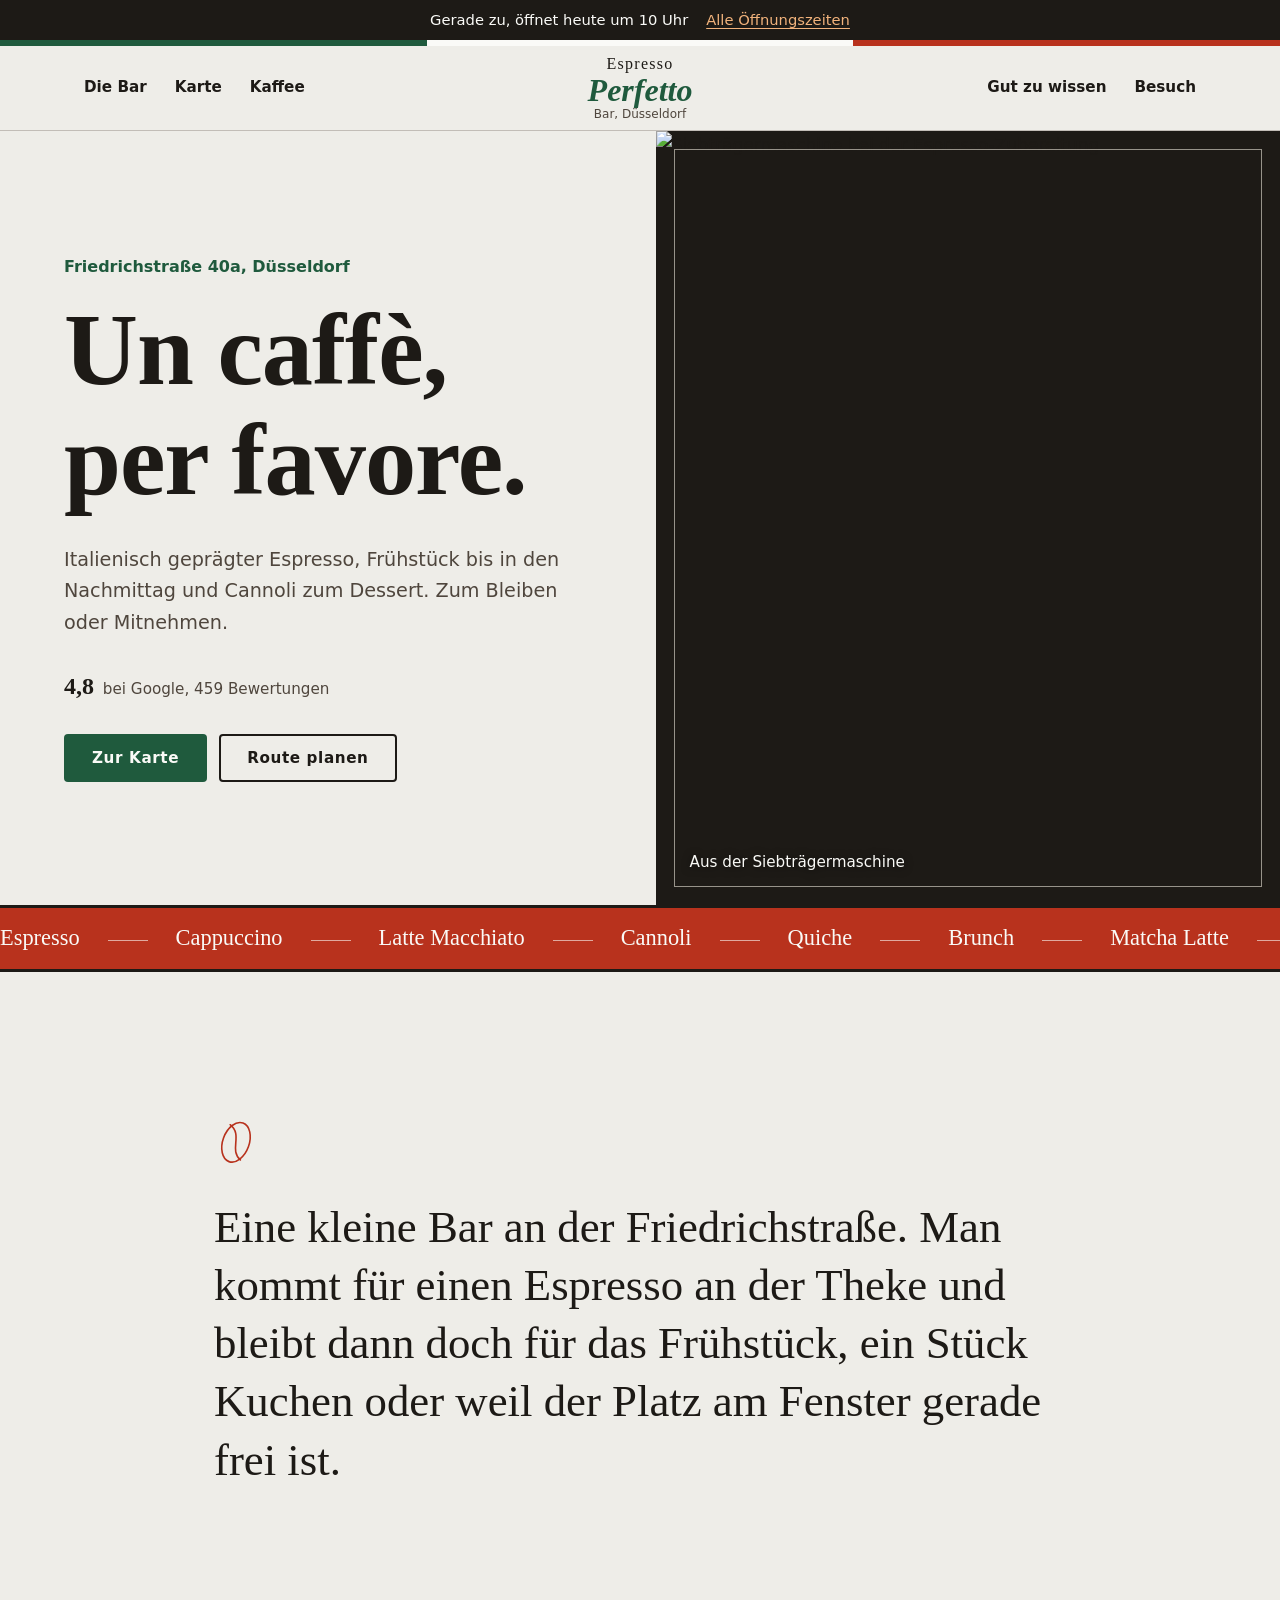
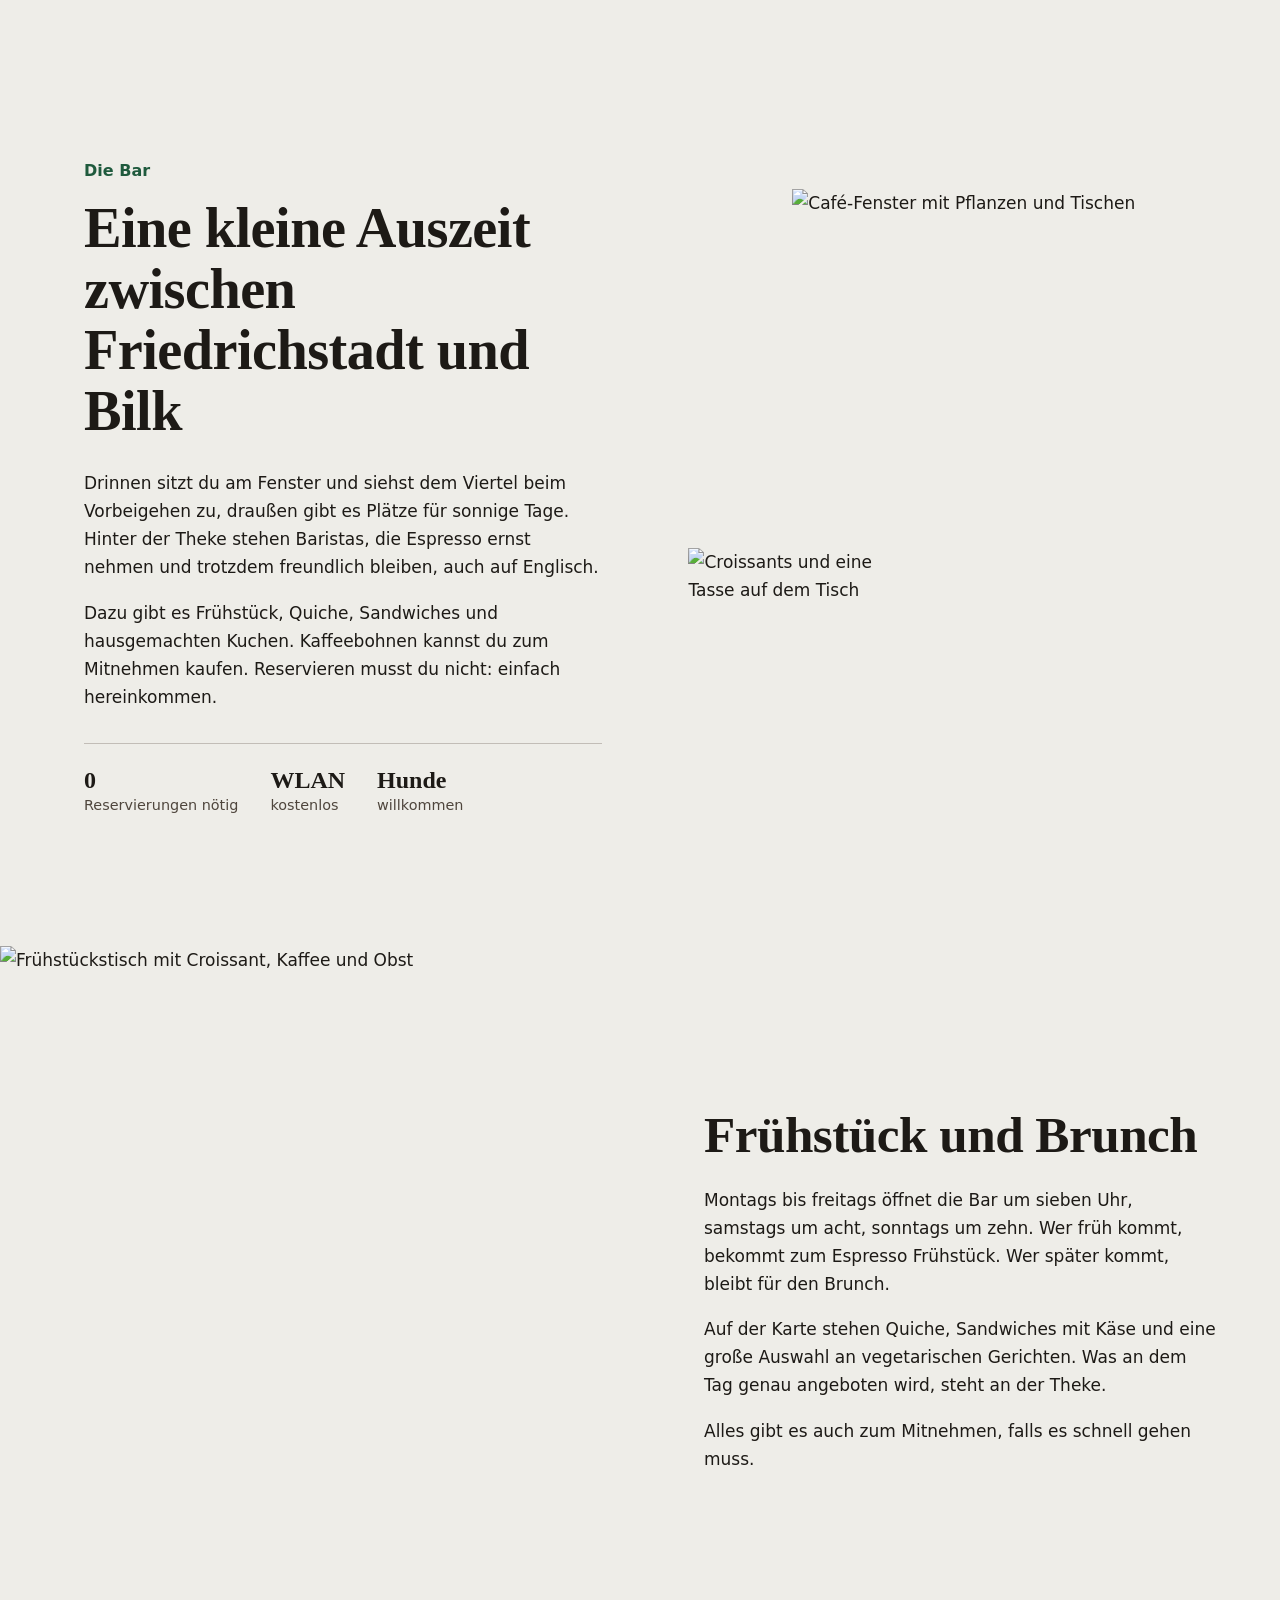
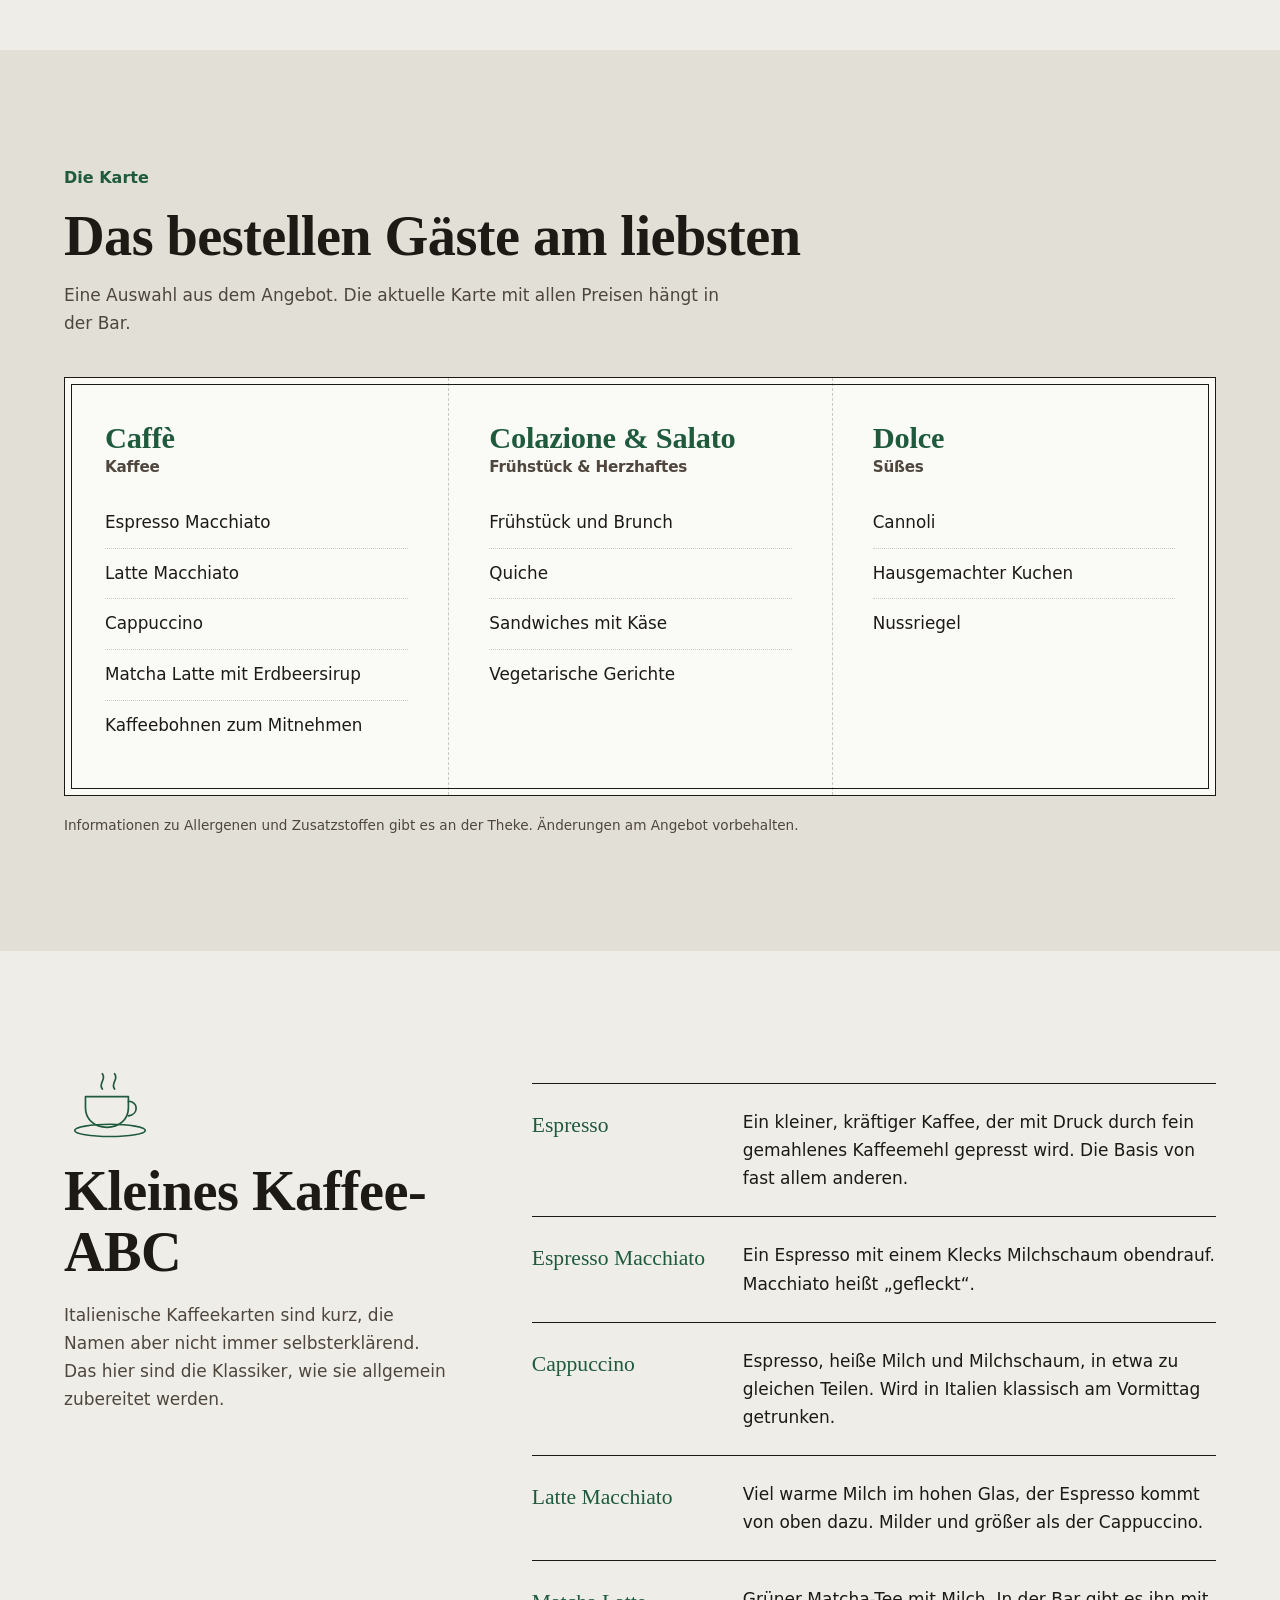
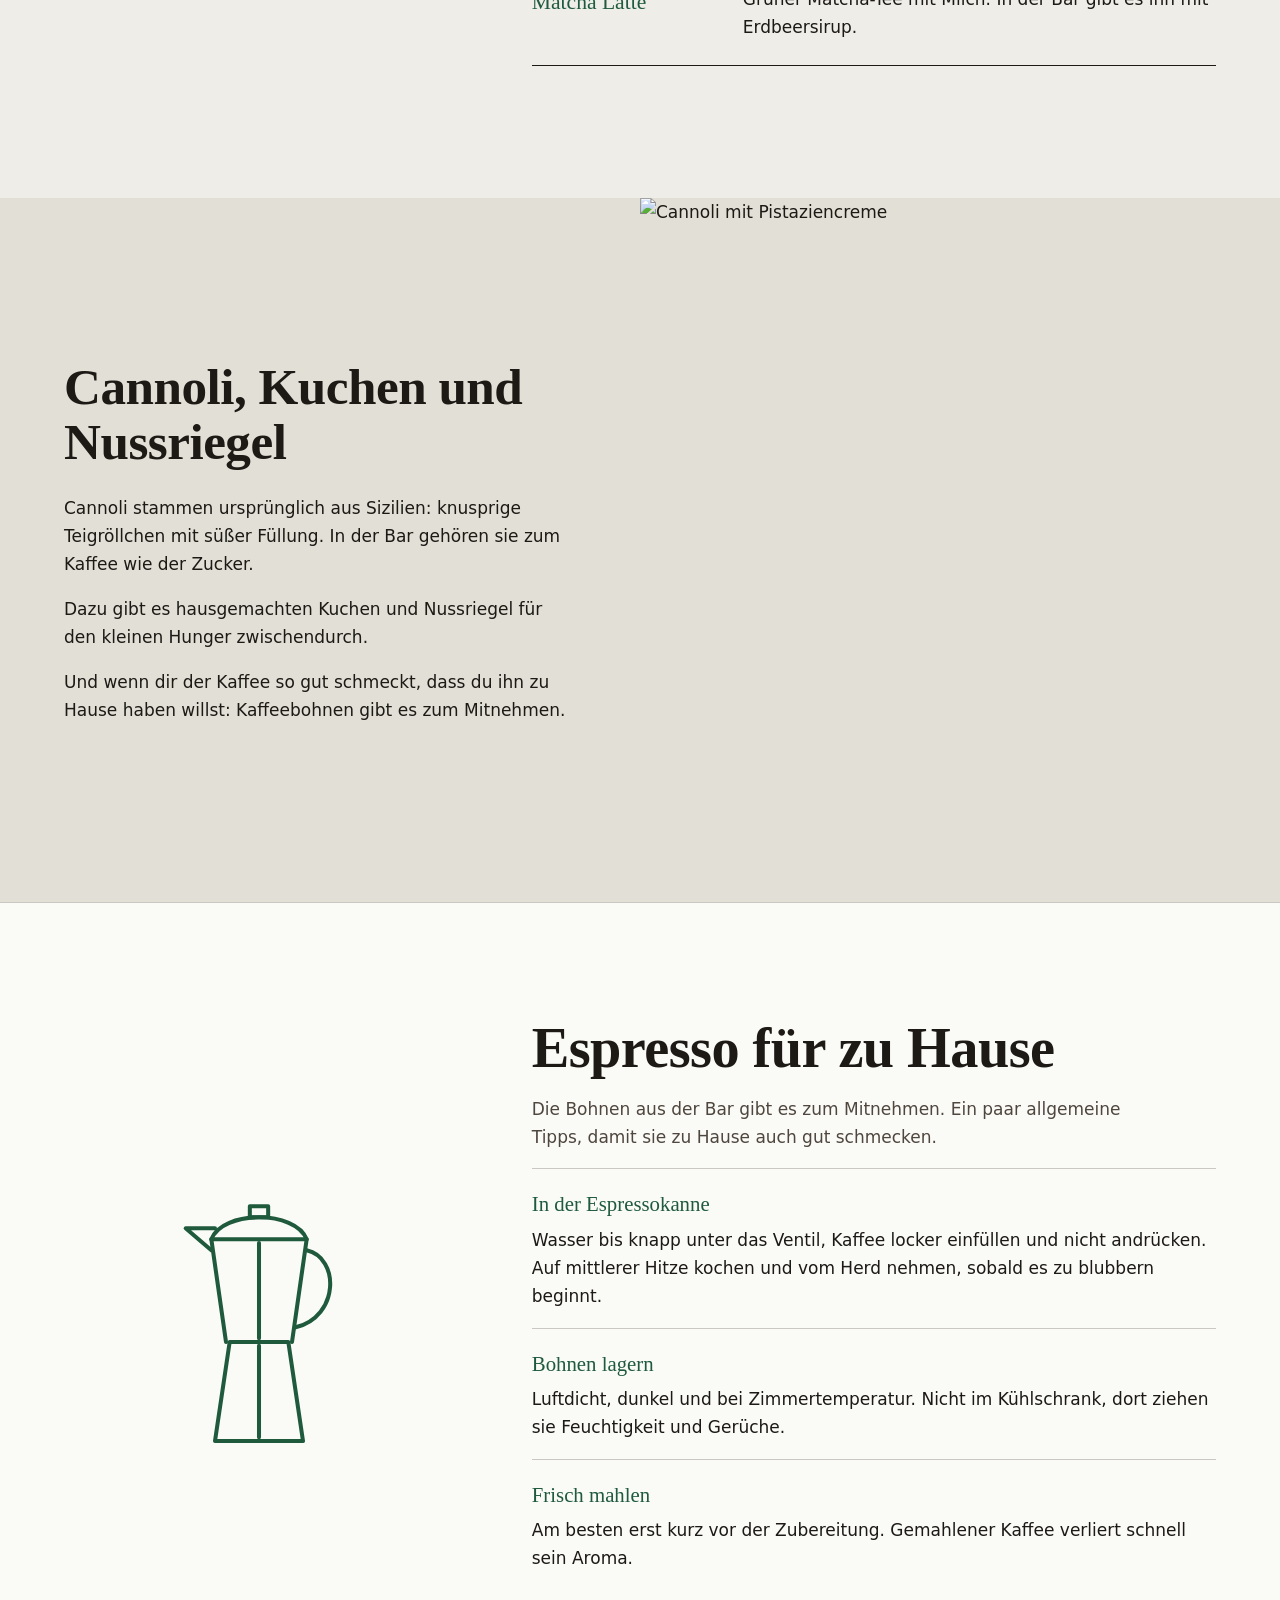
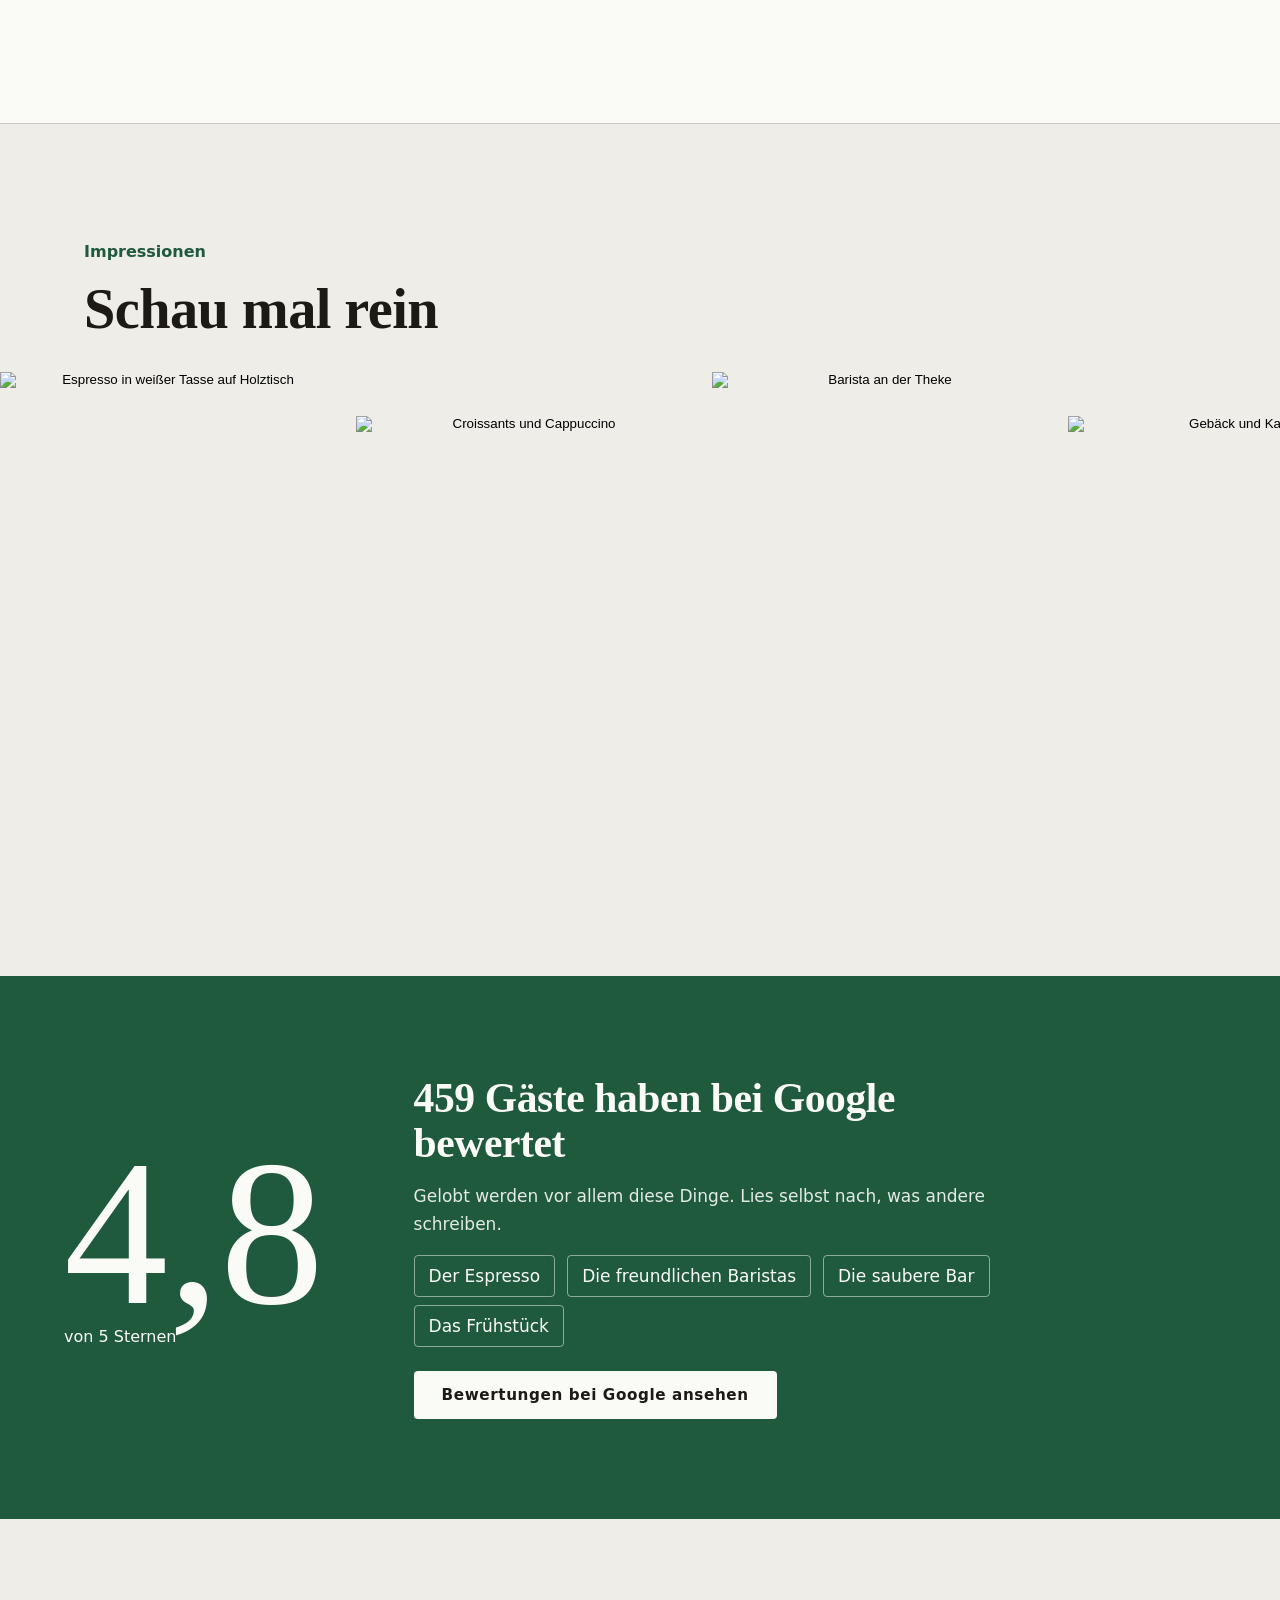
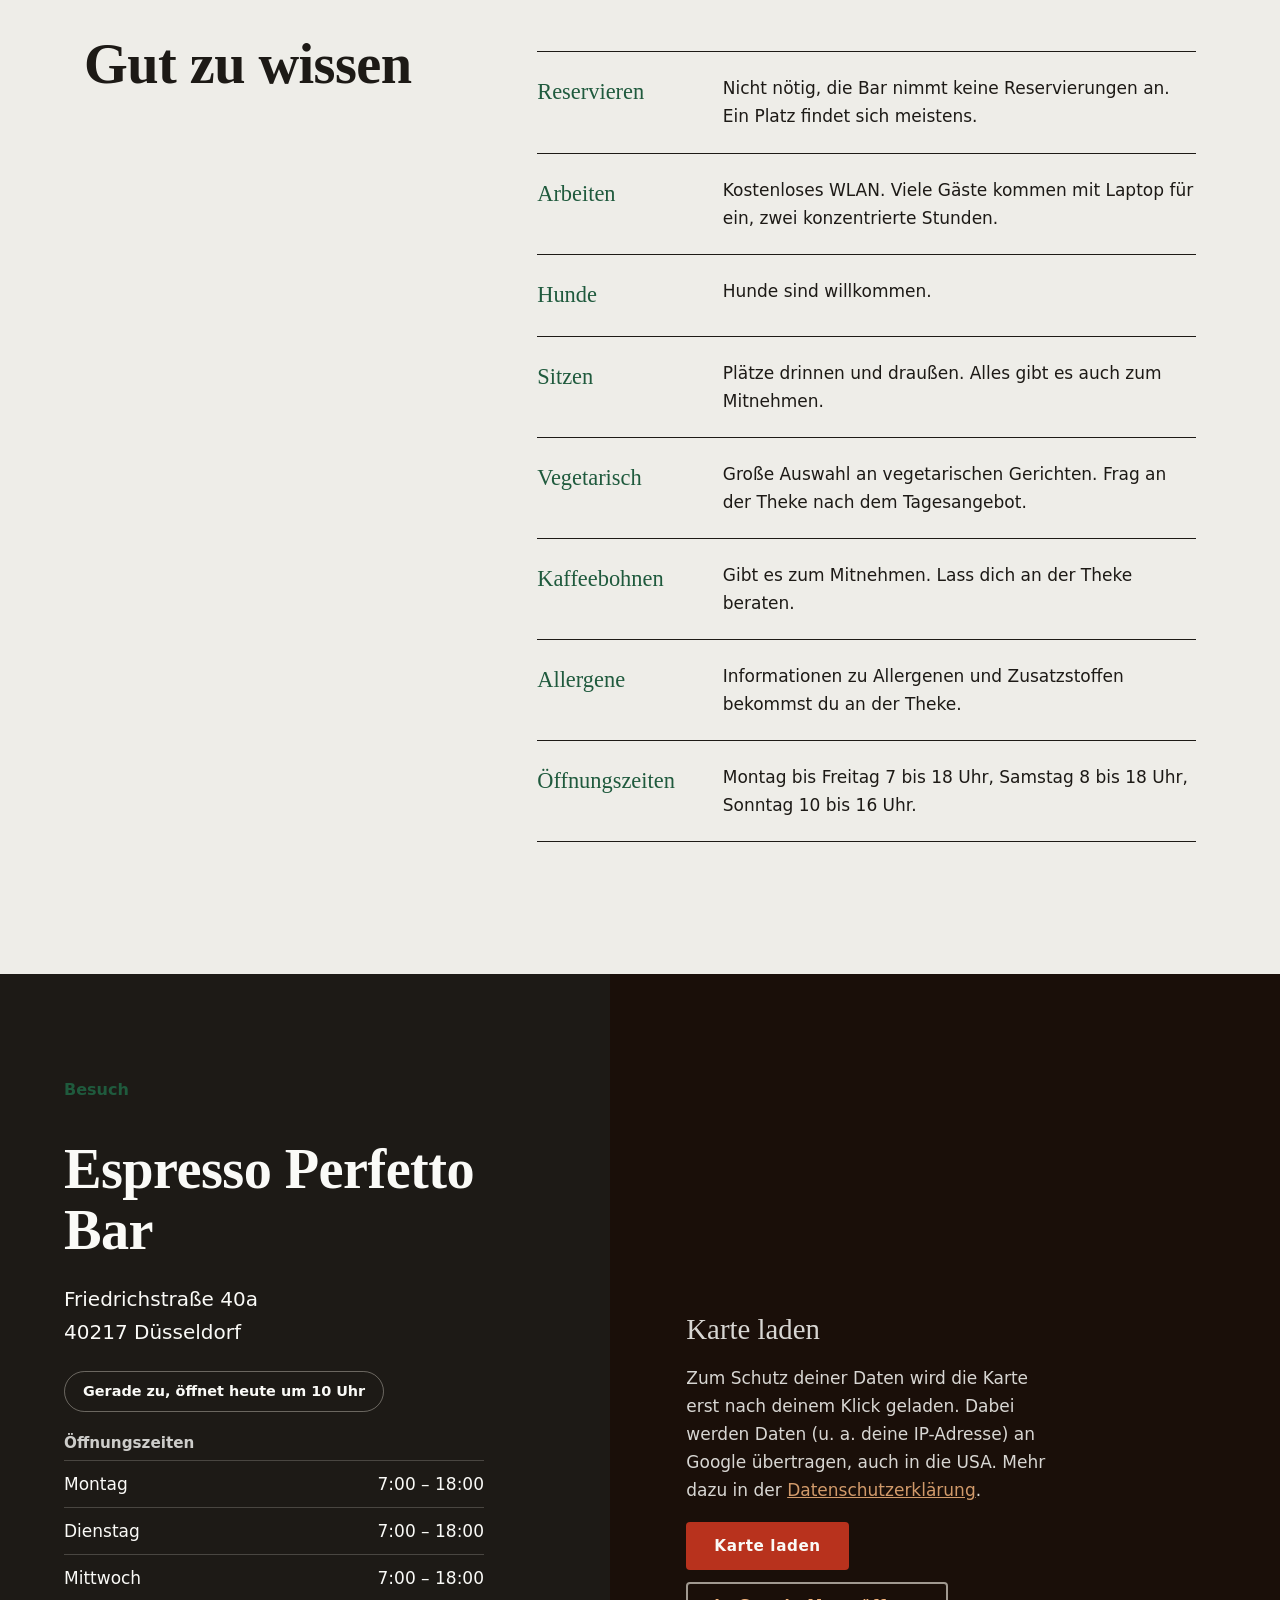
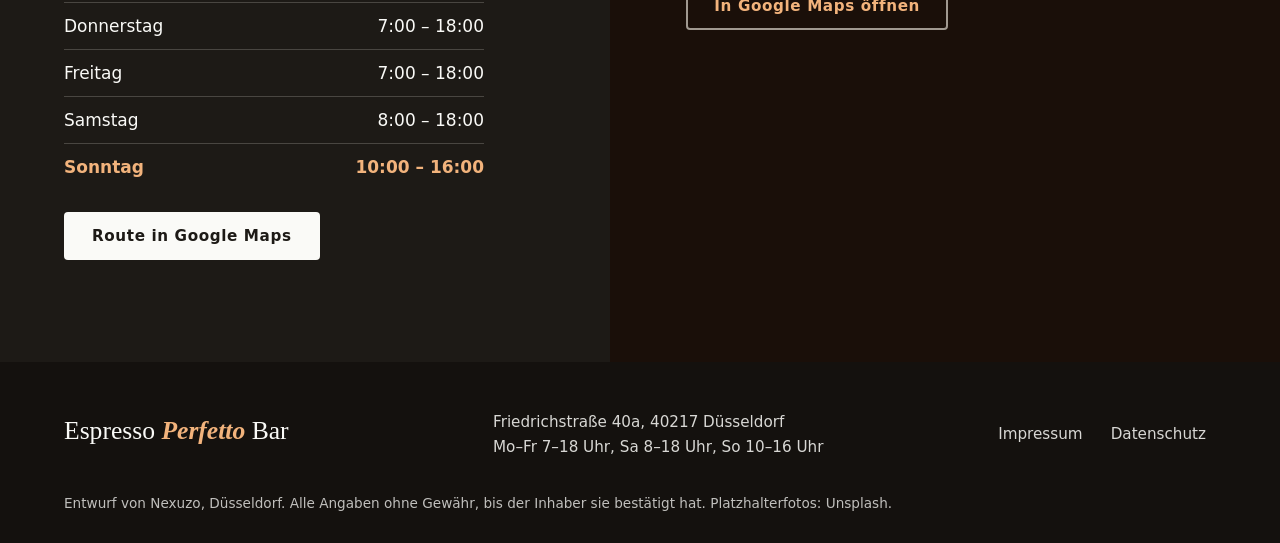
==== commit c83ddaea: "Statustexte ohne Mittelpunkt Co-Authored-By: Claude Opus 5.5 <noreply@anthropic.com> Claude-Session:" ====
--- a/index.html
+++ b/index.html
@@ -258,6 +258,6 @@
     <button class="lightbox__close" type="button" aria-label="Schließen">Schließen</button>
     <img src="" alt="">
   </div>
-  <script src="script.js?v=4"></script>
+  <script src="script.js?v=5"></script>
 </body>
 </html>
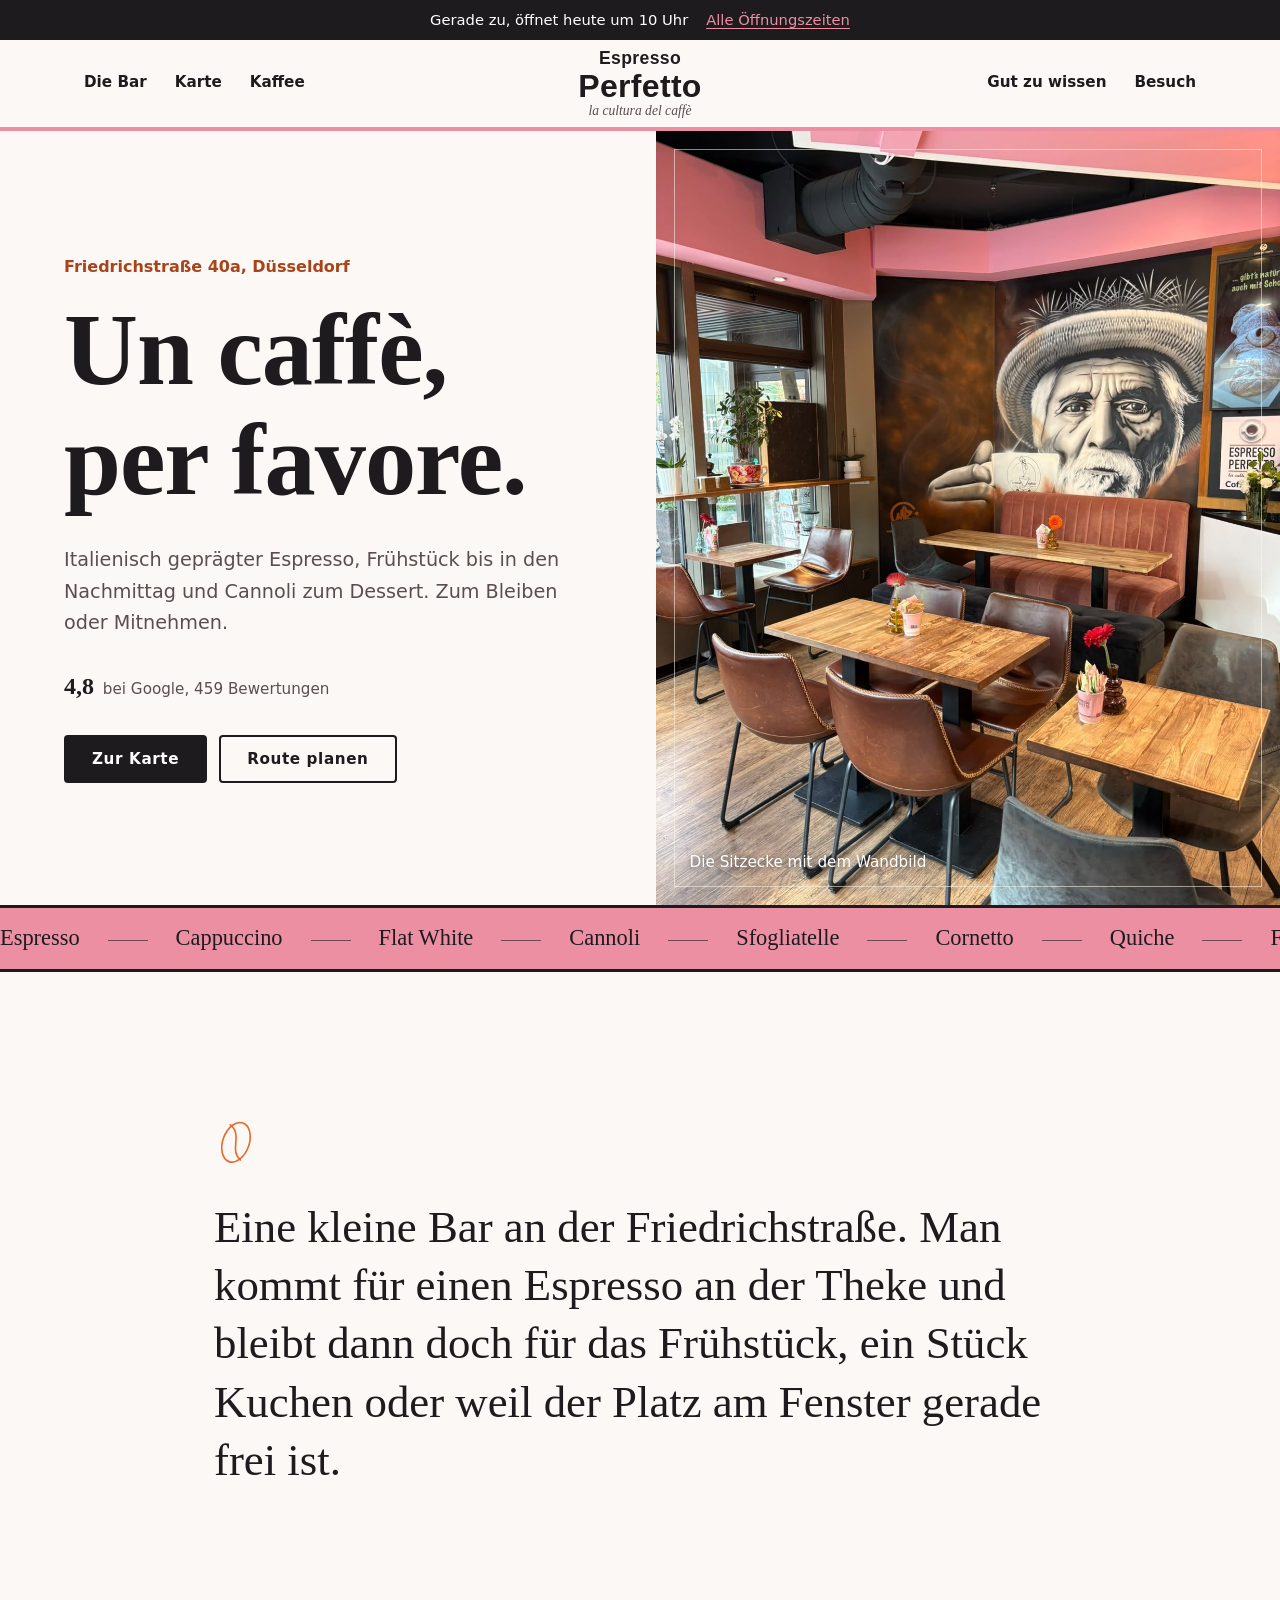
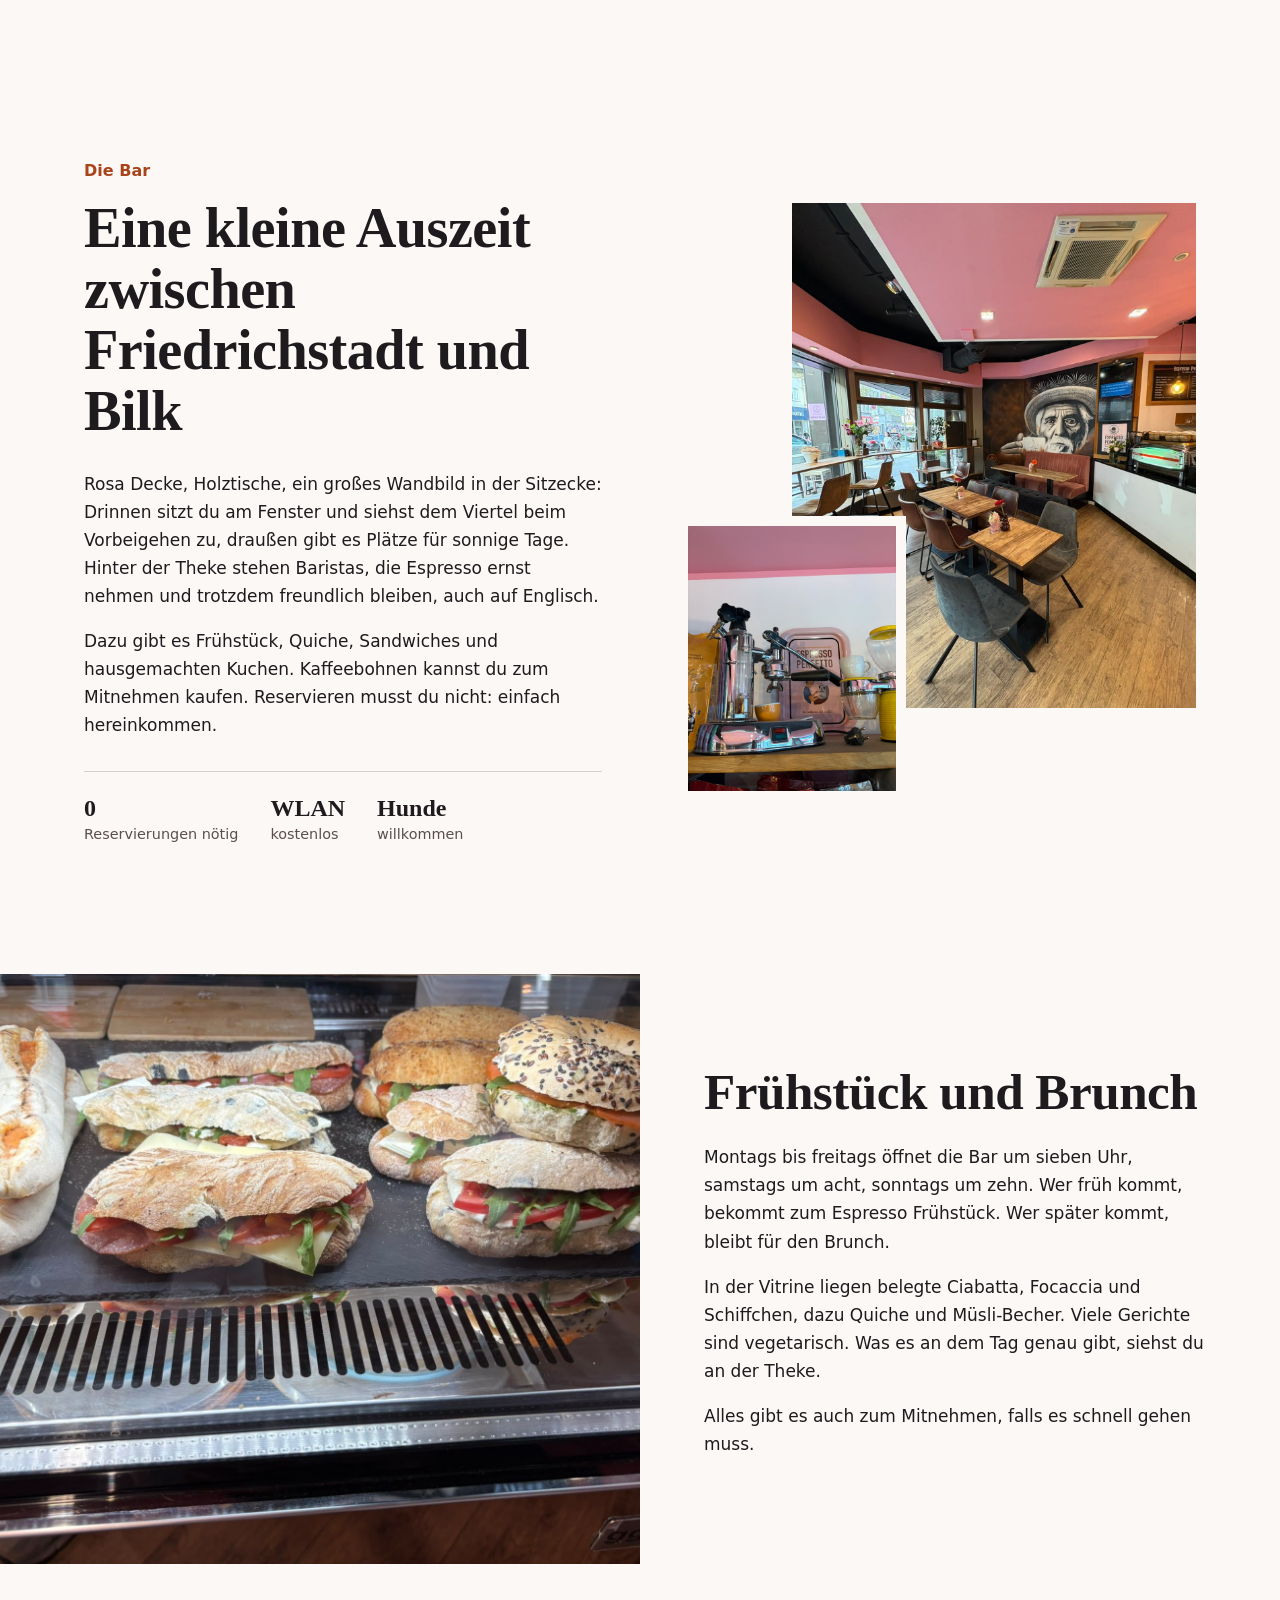
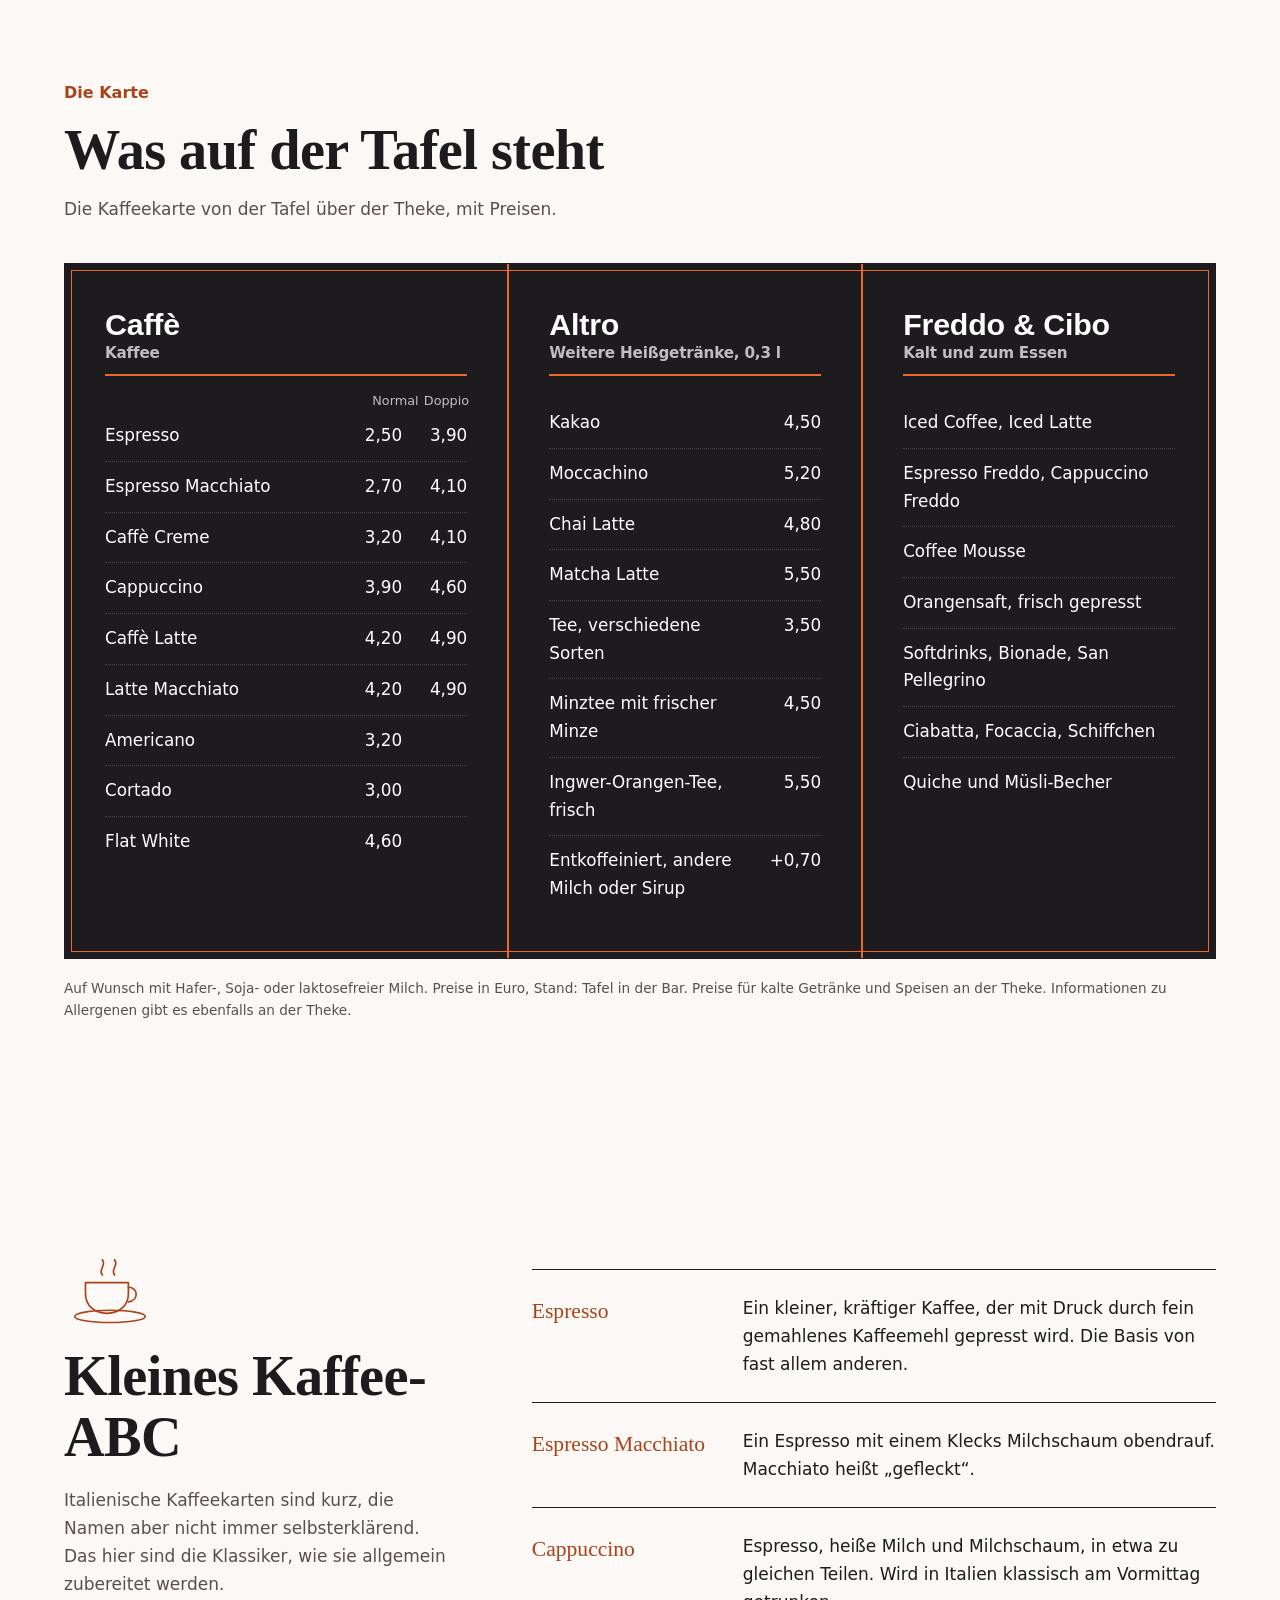
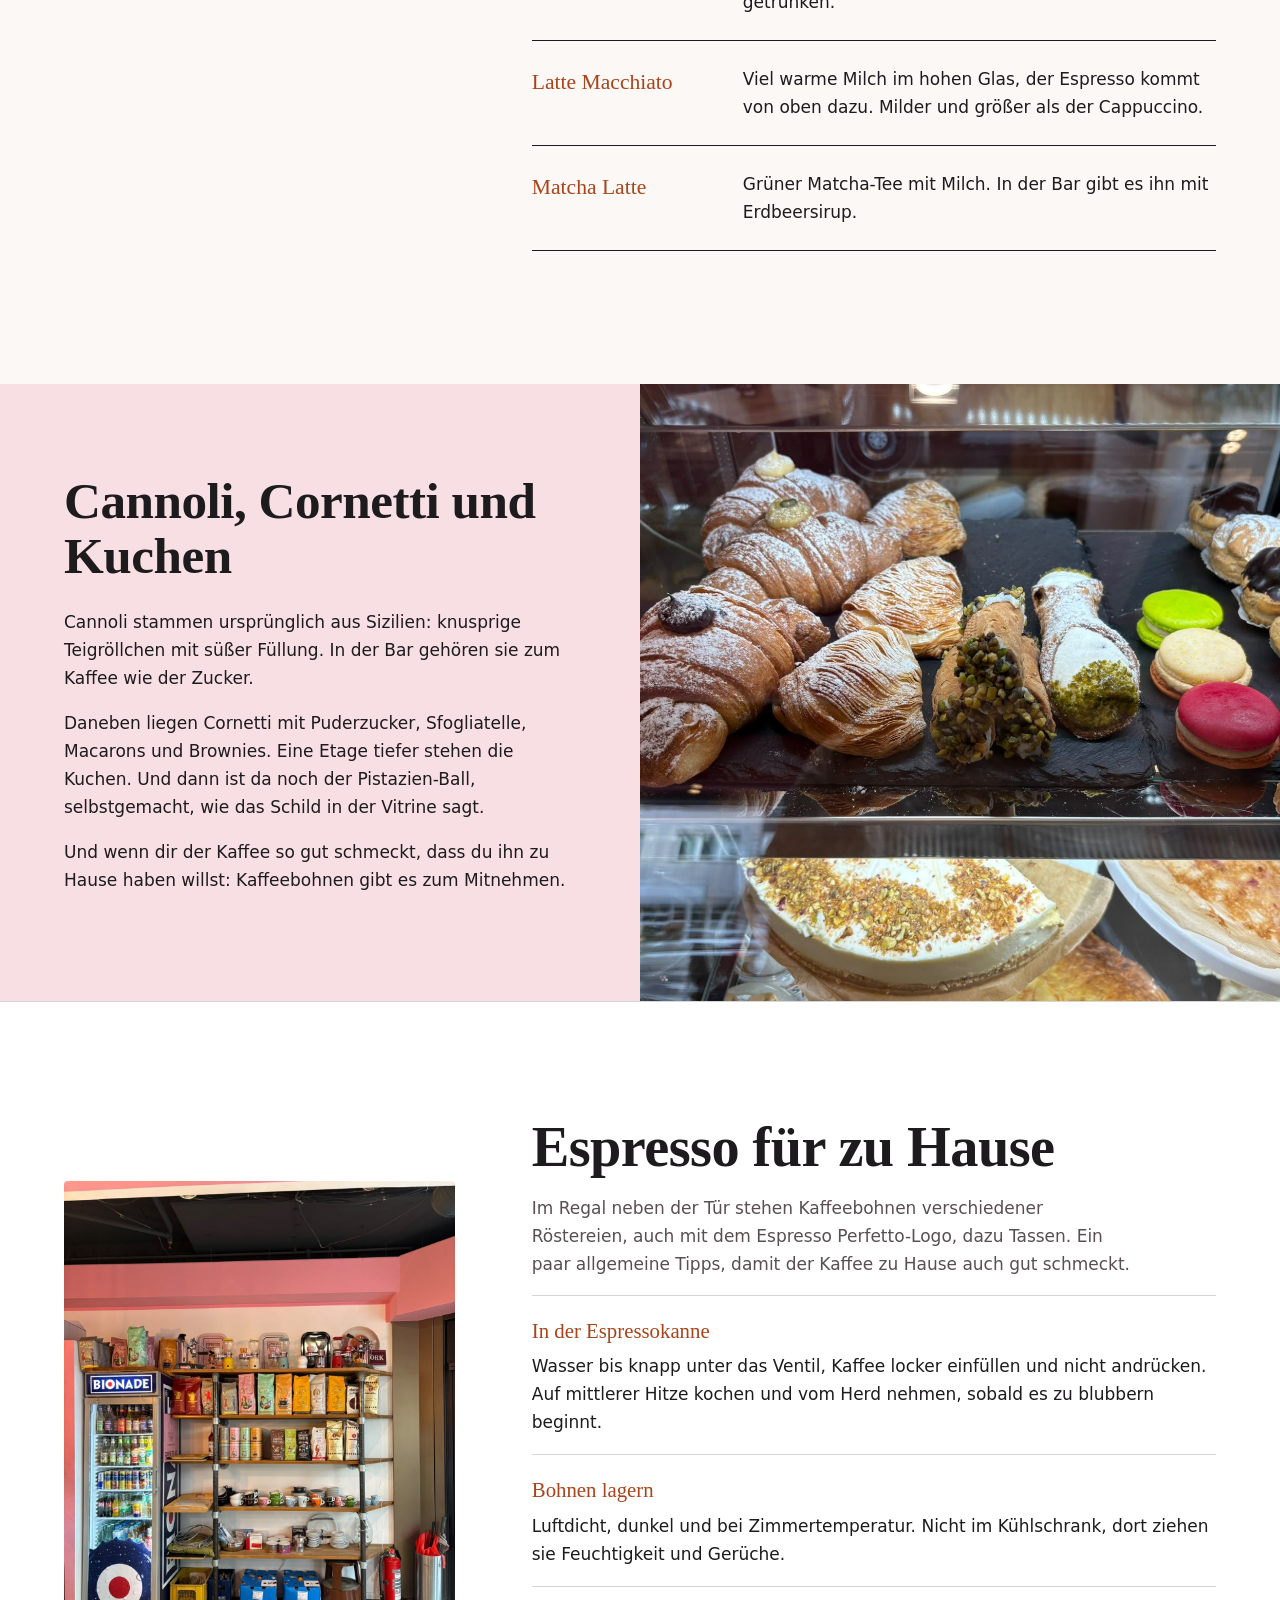
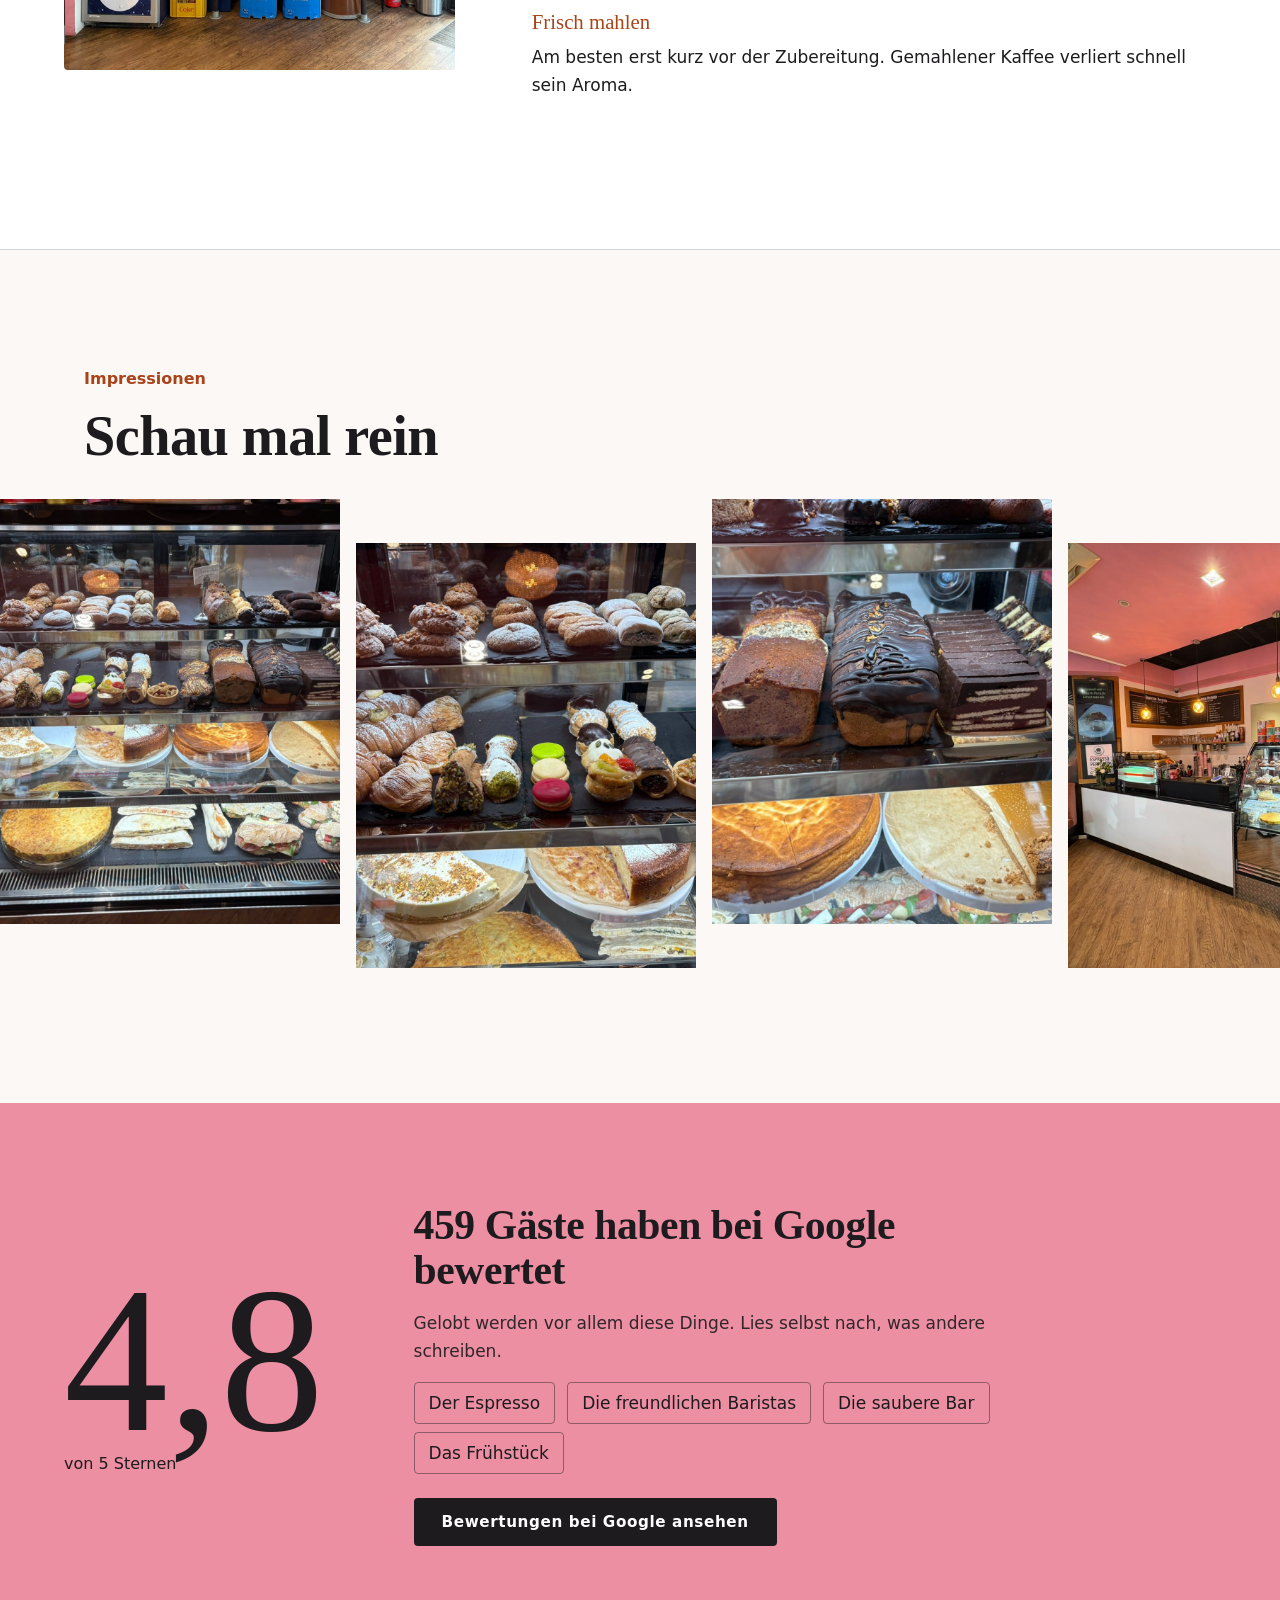
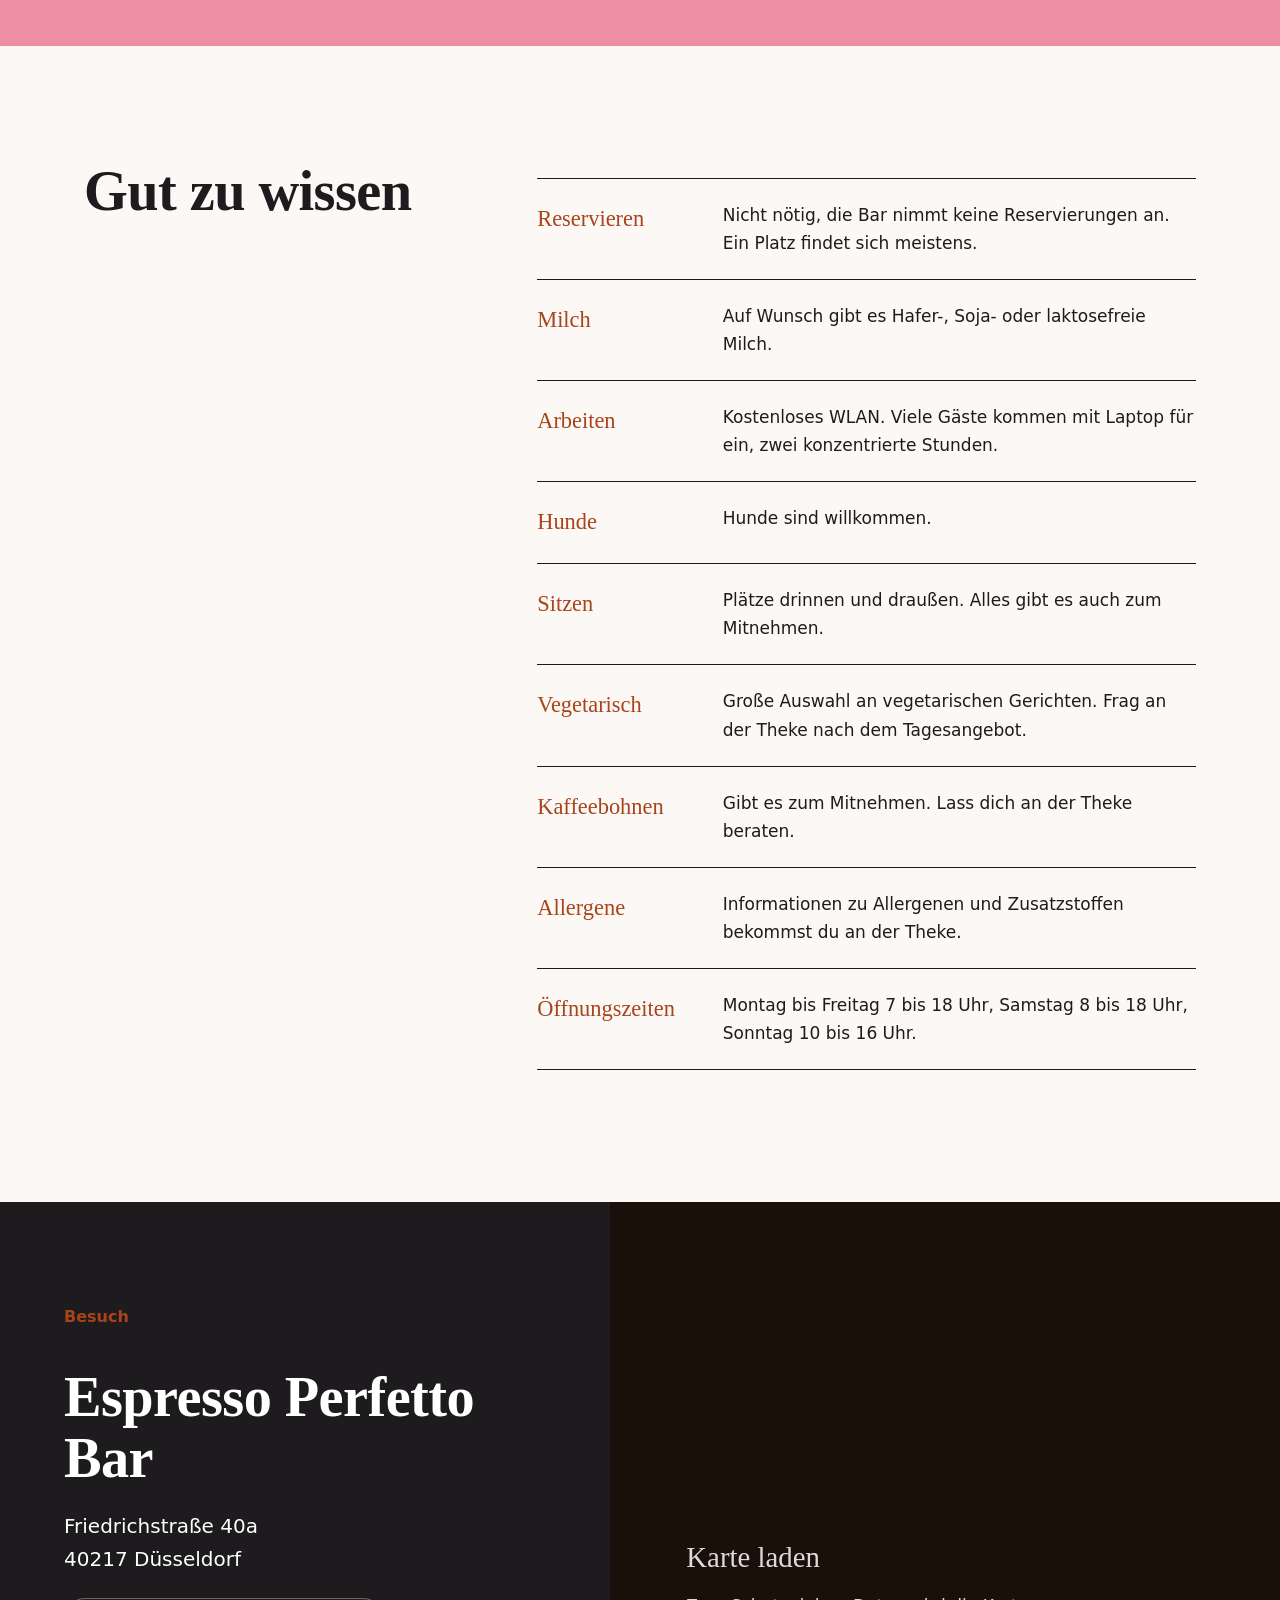
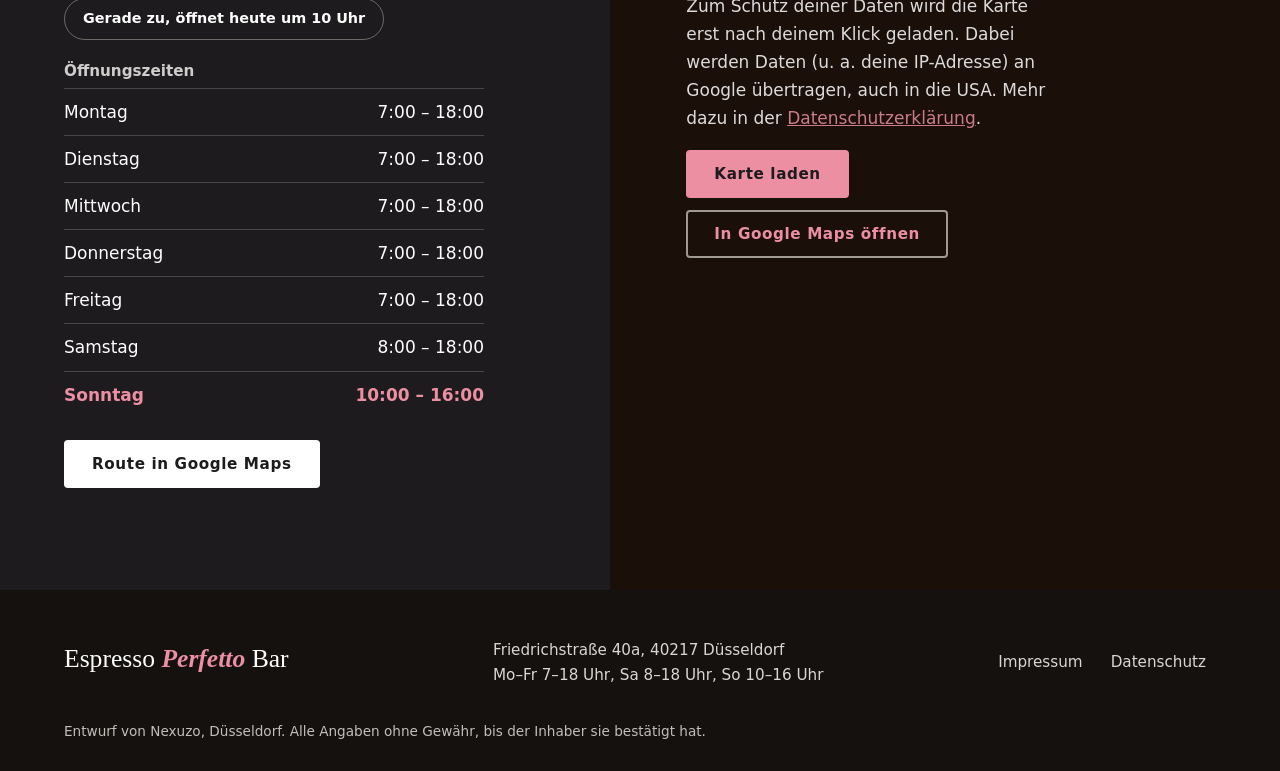
==== commit c01621a5: "Echte Fotos, Farbwelt nach der Bar, Karte mit Preisen von der Tafel Co-Authored-By: Claude Opus 5.5 " ====
--- a/index.html
+++ b/index.html
@@ -5,13 +5,12 @@
   <meta name="viewport" content="width=device-width, initial-scale=1.0">
   <title>Espresso Perfetto Bar – Kaffee, Frühstück &amp; Kuchen in Düsseldorf-Friedrichstadt</title>
   <meta name="description" content="Espresso Perfetto Bar an der Friedrichstraße 40a in Düsseldorf: italienisch geprägter Espresso, Frühstück, Quiche, Cannoli und hausgemachter Kuchen. Täglich geöffnet.">
-  <meta name="theme-color" content="#23503b">
+  <meta name="theme-color" content="#1d1b1d">
   <meta property="og:type" content="restaurant.restaurant">
   <meta property="og:locale" content="de_DE">
   <meta property="og:title" content="Espresso Perfetto Bar – Düsseldorf-Friedrichstadt">
   <meta property="og:description" content="Espresso, Frühstück und Kuchen an der Friedrichstraße 40a. Täglich geöffnet.">
-  <link rel="preconnect" href="https://images.unsplash.com">
-  <link rel="stylesheet" href="style.css?v=7">
+  <link rel="stylesheet" href="style.css?v=9">
   <script type="application/ld+json">
   {
     "@context": "https://schema.org",
@@ -33,14 +32,13 @@
   <a class="skip" href="#main">Zum Inhalt springen</a>
   <!-- PROBE-HINWEIS: Leiste und Footer-Hinweis entfernen, sobald der Kunde die Seite übernimmt -->
   <div class="topbar" data-status><span data-status-text>Öffnungszeiten werden geladen</span><a href="#besuch">Alle Öffnungszeiten</a></div>
-  <div class="flag" aria-hidden="true"><i></i><i></i><i></i></div>
 
   <header class="nav">
     <div class="nav__bar">
       <nav class="nav__side nav__side--l" aria-label="Hauptmenü links">
         <a href="#bar">Die Bar</a><a href="#karte">Karte</a><a href="#kaffee">Kaffee</a>
       </nav>
-      <a class="logo" href="#top" aria-label="Espresso Perfetto Bar – Startseite"><span>Espresso</span><b>Perfetto</b><small>Bar, Düsseldorf</small></a>
+      <a class="logo" href="#top" aria-label="Espresso Perfetto Bar – Startseite"><span>Espresso</span><b>Perfetto</b><small>la cultura del caffè</small></a>
       <nav class="nav__side nav__side--r" aria-label="Hauptmenü rechts">
         <a href="#wissen">Gut zu wissen</a><a href="#besuch">Besuch</a>
       </nav>
@@ -66,12 +64,12 @@
         </div>
       </div>
       <figure class="hero__photo">
-        <img src="https://images.unsplash.com/photo-1707241358597-bafcc8a8e73d?auto=format&fit=crop&w=1100&h=1400&q=70" alt="Siebträgermaschine bei der Espresso-Zubereitung" fetchpriority="high" width="1100" height="1400">
-        <figcaption>Aus der Siebträgermaschine</figcaption>
+        <img src="assets/photos/wandbild-sitzecke.jpg" alt="Sitzecke der Espresso Perfetto Bar mit großem Wandbild eines Mannes mit Strohhut und Espressotasse" fetchpriority="high" width="1200" height="1600">
+        <figcaption>Die Sitzecke mit dem Wandbild</figcaption>
       </figure>
     </section>
 
-    <div class="ticker" aria-hidden="true"><div class="ticker__track"><span>Espresso</span><span>Cappuccino</span><span>Latte Macchiato</span><span>Cannoli</span><span>Quiche</span><span>Brunch</span><span>Matcha Latte</span><span>Hausgemachter Kuchen</span><span>Espresso</span><span>Cappuccino</span><span>Latte Macchiato</span><span>Cannoli</span><span>Quiche</span><span>Brunch</span><span>Matcha Latte</span><span>Hausgemachter Kuchen</span></div></div>
+    <div class="ticker" aria-hidden="true"><div class="ticker__track"><span>Espresso</span><span>Cappuccino</span><span>Flat White</span><span>Cannoli</span><span>Sfogliatelle</span><span>Cornetto</span><span>Quiche</span><span>Focaccia</span><span>Espresso</span><span>Cappuccino</span><span>Flat White</span><span>Cannoli</span><span>Sfogliatelle</span><span>Cornetto</span><span>Quiche</span><span>Focaccia</span></div></div>
 
     <section class="statement" aria-label="Über die Bar">
       <svg class="illo illo--bean" viewBox="0 0 60 80" aria-hidden="true" fill="none" stroke="currentColor" stroke-width="2.2" stroke-linecap="round" stroke-linejoin="round"><ellipse cx="30" cy="40" rx="18" ry="28" transform="rotate(20 30 40)"/><path d="M22 16c18 14-2 34 14 48"/></svg>
@@ -82,7 +80,7 @@
       <div class="about__text">
         <p class="kicker">Die Bar</p>
         <h2 id="about-h">Eine kleine Auszeit zwischen Friedrichstadt und Bilk</h2>
-        <p>Drinnen sitzt du am Fenster und siehst dem Viertel beim Vorbeigehen zu, draußen gibt es Plätze für sonnige Tage. Hinter der Theke stehen Baristas, die Espresso ernst nehmen und trotzdem freundlich bleiben, auch auf Englisch.</p>
+        <p>Rosa Decke, Holztische, ein großes Wandbild in der Sitzecke: Drinnen sitzt du am Fenster und siehst dem Viertel beim Vorbeigehen zu, draußen gibt es Plätze für sonnige Tage. Hinter der Theke stehen Baristas, die Espresso ernst nehmen und trotzdem freundlich bleiben, auch auf Englisch.</p>
         <p>Dazu gibt es Frühstück, Quiche, Sandwiches und hausgemachten Kuchen. Kaffeebohnen kannst du zum Mitnehmen kaufen. Reservieren musst du nicht: einfach hereinkommen.</p>
         <ul class="facts">
           <li><b>0</b> Reservierungen nötig</li>
@@ -91,17 +89,17 @@
         </ul>
       </div>
       <div class="about__pics">
-        <img class="about__a" src="https://images.unsplash.com/photo-1445116572660-236099ec97a0?auto=format&fit=crop&w=900&h=1100&q=70" alt="Café-Fenster mit Pflanzen und Tischen" loading="lazy" width="900" height="1100">
-        <img class="about__b" src="https://images.unsplash.com/photo-1704283735270-f973e7e9c14e?auto=format&fit=crop&w=700&h=700&q=70" alt="Croissants und eine Tasse auf dem Tisch" loading="lazy" width="700" height="700">
+        <img class="about__a" src="assets/photos/gastraum-fenster.jpg" alt="Gastraum mit Holztischen, Lederstühlen und Fensterplätzen zur Friedrichstraße" loading="lazy" width="1200" height="1600">
+        <img class="about__b" src="assets/photos/handhebelmaschine.jpg" alt="Verchromte Handhebel-Espressomaschine im Regal vor einem rosa Espresso Perfetto Tablett" loading="lazy" width="1200" height="1600">
       </div>
     </section>
 
     <section class="split" id="fruehstueck" aria-labelledby="bf-h">
-      <img src="https://images.unsplash.com/photo-1528699633788-424224dc89b5?auto=format&fit=crop&w=1000&h=1100&q=70" alt="Frühstückstisch mit Croissant, Kaffee und Obst" loading="lazy" width="1000" height="1100">
+      <img src="assets/photos/sandwiches.jpg" alt="Belegte Ciabatta und Bagels mit Tomate, Rucola und Käse in der Vitrine" loading="lazy" width="1600" height="1200">
       <div class="split__text">
         <h2 id="bf-h">Frühstück und Brunch</h2>
         <p>Montags bis freitags öffnet die Bar um sieben Uhr, samstags um acht, sonntags um zehn. Wer früh kommt, bekommt zum Espresso Frühstück. Wer später kommt, bleibt für den Brunch.</p>
-        <p>Auf der Karte stehen Quiche, Sandwiches mit Käse und eine große Auswahl an vegetarischen Gerichten. Was an dem Tag genau angeboten wird, steht an der Theke.</p>
+        <p>In der Vitrine liegen belegte Ciabatta, Focaccia und Schiffchen, dazu Quiche und Müsli-Becher. Viele Gerichte sind vegetarisch. Was es an dem Tag genau gibt, siehst du an der Theke.</p>
         <p>Alles gibt es auch zum Mitnehmen, falls es schnell gehen muss.</p>
       </div>
     </section>
@@ -109,25 +107,47 @@
     <section class="menu" id="karte" aria-labelledby="menu-h">
       <div class="menu__head">
         <p class="kicker">Die Karte</p>
-        <h2 id="menu-h">Das bestellen Gäste am liebsten</h2>
-        <p>Eine Auswahl aus dem Angebot. Die aktuelle Karte mit allen Preisen hängt in der Bar.</p>
-      </div>
-      <!-- PREISE EINTRAGEN: pro <li> ein <span class="price"> ergänzen, sobald die Karte vorliegt. Bis dahin bewusst ohne Preise. -->
+        <h2 id="menu-h">Was auf der Tafel steht</h2>
+        <p>Die Kaffeekarte von der Tafel über der Theke, mit Preisen.</p>
+      </div>
+      <!-- PREISE: von der Tafel in der Bar übernommen (Fotos von Mateo, Oktober 2026). Bei Änderungen hier anpassen. -->
       <div class="card">
+        <div class="card__col card__col--wide">
+          <h3><span>Caffè</span><small>Kaffee</small></h3>
+          <p class="card__cols" aria-hidden="true"><span>Normal</span><span>Doppio</span></p>
+          <ul class="prices">
+            <li><span>Espresso</span><span class="p">2,50</span><span class="p">3,90</span></li>
+            <li><span>Espresso Macchiato</span><span class="p">2,70</span><span class="p">4,10</span></li>
+            <li><span>Caffè Creme</span><span class="p">3,20</span><span class="p">4,10</span></li>
+            <li><span>Cappuccino</span><span class="p">3,90</span><span class="p">4,60</span></li>
+            <li><span>Caffè Latte</span><span class="p">4,20</span><span class="p">4,90</span></li>
+            <li><span>Latte Macchiato</span><span class="p">4,20</span><span class="p">4,90</span></li>
+            <li><span>Americano</span><span class="p">3,20</span><span class="p"></span></li>
+            <li><span>Cortado</span><span class="p">3,00</span><span class="p"></span></li>
+            <li><span>Flat White</span><span class="p">4,60</span><span class="p"></span></li>
+          </ul>
+        </div>
         <div class="card__col">
-          <h3><span>Caffè</span><small>Kaffee</small></h3>
-          <ul><li>Espresso Macchiato</li><li>Latte Macchiato</li><li>Cappuccino</li><li>Matcha Latte mit Erdbeersirup</li><li>Kaffeebohnen zum Mitnehmen</li></ul>
+          <h3><span>Altro</span><small>Weitere Heißgetränke, 0,3 l</small></h3>
+          <ul class="prices prices--one">
+            <li><span>Kakao</span><span class="p">4,50</span></li>
+            <li><span>Moccachino</span><span class="p">5,20</span></li>
+            <li><span>Chai Latte</span><span class="p">4,80</span></li>
+            <li><span>Matcha Latte</span><span class="p">5,50</span></li>
+            <li><span>Tee, verschiedene Sorten</span><span class="p">3,50</span></li>
+            <li><span>Minztee mit frischer Minze</span><span class="p">4,50</span></li>
+            <li><span>Ingwer-Orangen-Tee, frisch</span><span class="p">5,50</span></li>
+            <li><span>Entkoffeiniert, andere Milch oder Sirup</span><span class="p">+0,70</span></li>
+          </ul>
         </div>
         <div class="card__col">
-          <h3><span>Colazione &amp; Salato</span><small>Frühstück &amp; Herzhaftes</small></h3>
-          <ul><li>Frühstück und Brunch</li><li>Quiche</li><li>Sandwiches mit Käse</li><li>Vegetarische Gerichte</li></ul>
-        </div>
-        <div class="card__col">
-          <h3><span>Dolce</span><small>Süßes</small></h3>
-          <ul><li>Cannoli</li><li>Hausgemachter Kuchen</li><li>Nussriegel</li></ul>
-        </div>
-      </div>
-      <p class="menu__note">Informationen zu Allergenen und Zusatzstoffen gibt es an der Theke. Änderungen am Angebot vorbehalten.</p>
+          <h3><span>Freddo &amp; Cibo</span><small>Kalt und zum Essen</small></h3>
+          <ul>
+            <li>Iced Coffee, Iced Latte</li><li>Espresso Freddo, Cappuccino Freddo</li><li>Coffee Mousse</li><li>Orangensaft, frisch gepresst</li><li>Softdrinks, Bionade, San Pellegrino</li><li>Ciabatta, Focaccia, Schiffchen</li><li>Quiche und Müsli-Becher</li>
+          </ul>
+        </div>
+      </div>
+      <p class="menu__note">Auf Wunsch mit Hafer-, Soja- oder laktosefreier Milch. Preise in Euro, Stand: Tafel in der Bar. Preise für kalte Getränke und Speisen an der Theke. Informationen zu Allergenen gibt es ebenfalls an der Theke.</p>
     </section>
 
     <section class="guide" id="kaffee" aria-labelledby="guide-h">
@@ -148,21 +168,21 @@
     </section>
 
     <section class="split split--rev" id="suesses" aria-labelledby="sw-h">
-      <img src="https://images.unsplash.com/photo-1611292984550-6dd8def2e668?auto=format&fit=crop&w=1000&h=1100&q=70" alt="Cannoli mit Pistaziencreme" loading="lazy" width="1000" height="1100">
+      <img src="assets/photos/cannoli-sfogliatelle.jpg" alt="Cornetti, Sfogliatelle, Cannoli mit Pistazien und Macarons in der Vitrine" loading="lazy" width="1600" height="1200">
       <div class="split__text">
-        <h2 id="sw-h">Cannoli, Kuchen und Nussriegel</h2>
+        <h2 id="sw-h">Cannoli, Cornetti und Kuchen</h2>
         <p>Cannoli stammen ursprünglich aus Sizilien: knusprige Teigröllchen mit süßer Füllung. In der Bar gehören sie zum Kaffee wie der Zucker.</p>
-        <p>Dazu gibt es hausgemachten Kuchen und Nussriegel für den kleinen Hunger zwischendurch.</p>
+        <p>Daneben liegen Cornetti mit Puderzucker, Sfogliatelle, Macarons und Brownies. Eine Etage tiefer stehen die Kuchen. Und dann ist da noch der Pistazien-Ball, selbstgemacht, wie das Schild in der Vitrine sagt.</p>
         <p>Und wenn dir der Kaffee so gut schmeckt, dass du ihn zu Hause haben willst: Kaffeebohnen gibt es zum Mitnehmen.</p>
       </div>
     </section>
 
     <section class="home" id="zuhause" aria-labelledby="home-h">
       <div class="home__in">
-        <div class="home__art"><svg class="illo illo--moka" viewBox="0 0 120 160" aria-hidden="true" fill="none" stroke="currentColor" stroke-width="2.2" stroke-linecap="round" stroke-linejoin="round"><path d="M36 150l8-54h32l8 54z"/><path d="M42 96l-8-56h52l-8 56"/><path d="M34 40c6-16 46-16 52 0"/><path d="M55 28h10v-6H55z"/><path d="M34 46L20 34h16"/><path d="M86 46c18 4 18 36-6 42"/><path d="M60 42v52M60 98v50"/></svg></div>
+        <div class="home__art"><img src="assets/photos/regal-bohnen.jpg" alt="Regal mit Kaffeebohnen verschiedener Röstereien, Tassen und einem Getränkekühlschrank" loading="lazy" width="1200" height="1600"></div>
         <div>
           <h2 id="home-h">Espresso für zu Hause</h2>
-          <p class="home__lead">Die Bohnen aus der Bar gibt es zum Mitnehmen. Ein paar allgemeine Tipps, damit sie zu Hause auch gut schmecken.</p>
+          <p class="home__lead">Im Regal neben der Tür stehen Kaffeebohnen verschiedener Röstereien, auch mit dem Espresso Perfetto-Logo, dazu Tassen. Ein paar allgemeine Tipps, damit der Kaffee zu Hause auch gut schmeckt.</p>
           <dl class="home__list">
             <div><dt>In der Espressokanne</dt><dd>Wasser bis knapp unter das Ventil, Kaffee locker einfüllen und nicht andrücken. Auf mittlerer Hitze kochen und vom Herd nehmen, sobald es zu blubbern beginnt.</dd></div>
             <div><dt>Bohnen lagern</dt><dd>Luftdicht, dunkel und bei Zimmertemperatur. Nicht im Kühlschrank, dort ziehen sie Feuchtigkeit und Gerüche.</dd></div>
@@ -175,15 +195,15 @@
     <section class="strip" id="bilder" aria-labelledby="strip-h">
       <div class="strip__head"><p class="kicker">Impressionen</p><h2 id="strip-h">Schau mal rein</h2></div>
       <ul class="strip__track">
-<li class="strip__item"><button type="button" data-zoom aria-label="Bild vergrößern"><img src="https://images.unsplash.com/photo-1722556178887-45516bf7577c?auto=format&fit=crop&w=520&h=650&q=70" data-full="https://images.unsplash.com/photo-1722556178887-45516bf7577c?auto=format&fit=crop&w=1600&q=70" alt="Espresso in weißer Tasse auf Holztisch" loading="lazy" width="520" height="650"></button></li>
-<li class="strip__item"><button type="button" data-zoom aria-label="Bild vergrößern"><img src="https://images.unsplash.com/photo-1574282341541-0b3ed53adcd2?auto=format&fit=crop&w=520&h=650&q=70" data-full="https://images.unsplash.com/photo-1574282341541-0b3ed53adcd2?auto=format&fit=crop&w=1600&q=70" alt="Croissants und Cappuccino" loading="lazy" width="520" height="650"></button></li>
-<li class="strip__item"><button type="button" data-zoom aria-label="Bild vergrößern"><img src="https://images.unsplash.com/photo-1636476842112-fc4153b938bd?auto=format&fit=crop&w=520&h=650&q=70" data-full="https://images.unsplash.com/photo-1636476842112-fc4153b938bd?auto=format&fit=crop&w=1600&q=70" alt="Barista an der Theke" loading="lazy" width="520" height="650"></button></li>
-<li class="strip__item"><button type="button" data-zoom aria-label="Bild vergrößern"><img src="https://images.unsplash.com/photo-1583722126883-a15434ef7778?auto=format&fit=crop&w=520&h=650&q=70" data-full="https://images.unsplash.com/photo-1583722126883-a15434ef7778?auto=format&fit=crop&w=1600&q=70" alt="Gebäck und Kaffee" loading="lazy" width="520" height="650"></button></li>
-<li class="strip__item"><button type="button" data-zoom aria-label="Bild vergrößern"><img src="https://images.unsplash.com/photo-1455227237029-b105205b4f02?auto=format&fit=crop&w=520&h=650&q=70" data-full="https://images.unsplash.com/photo-1455227237029-b105205b4f02?auto=format&fit=crop&w=1600&q=70" alt="Tische vor dem Café" loading="lazy" width="520" height="650"></button></li>
-<li class="strip__item"><button type="button" data-zoom aria-label="Bild vergrößern"><img src="https://images.unsplash.com/photo-1648759312827-783d2a3abc72?auto=format&fit=crop&w=520&h=650&q=70" data-full="https://images.unsplash.com/photo-1648759312827-783d2a3abc72?auto=format&fit=crop&w=1600&q=70" alt="Cappuccino mit Milchschaum" loading="lazy" width="520" height="650"></button></li>
-<li class="strip__item"><button type="button" data-zoom aria-label="Bild vergrößern"><img src="https://images.unsplash.com/photo-1464306208223-e0b4495a5553?auto=format&fit=crop&w=520&h=650&q=70" data-full="https://images.unsplash.com/photo-1464306208223-e0b4495a5553?auto=format&fit=crop&w=1600&q=70" alt="Frühstückstisch" loading="lazy" width="520" height="650"></button></li>
+<li class="strip__item"><button type="button" data-zoom aria-label="Bild vergrößern"><img src="assets/photos/vitrine.jpg" alt="Die gut gefüllte Vitrine mit Gebäck, Kuchen, Quiche und belegten Broten" loading="lazy" width="520" height="650"></button></li>
+<li class="strip__item"><button type="button" data-zoom aria-label="Bild vergrößern"><img src="assets/photos/gebaeck-theke.jpg" alt="Cornetti, Cannoli, Macarons und Gebäck auf Schieferplatten" loading="lazy" width="520" height="650"></button></li>
+<li class="strip__item"><button type="button" data-zoom aria-label="Bild vergrößern"><img src="assets/photos/kuchen-theke.jpg" alt="Kastenkuchen mit Schokolade und Kalter Hund in der Vitrine" loading="lazy" width="520" height="650"></button></li>
+<li class="strip__item"><button type="button" data-zoom aria-label="Bild vergrößern"><img src="assets/photos/theke-wandbild.jpg" alt="Theke mit Siebträgermaschine, Vitrine und Wandbild" loading="lazy" width="520" height="650"></button></li>
+<li class="strip__item"><button type="button" data-zoom aria-label="Bild vergrößern"><img src="assets/photos/brownies.jpg" alt="Brownies unter einer Glasglocke auf der Theke" loading="lazy" width="520" height="650"></button></li>
+<li class="strip__item"><button type="button" data-zoom aria-label="Bild vergrößern"><img src="assets/photos/pistazien-ball.jpg" alt="Gebäck mit Schild: Pistazien-Ball, selbstgemacht" loading="lazy" width="520" height="650"></button></li>
+<li class="strip__item"><button type="button" data-zoom aria-label="Bild vergrößern"><img src="assets/photos/quiche-muesli.jpg" alt="Quiche und Müsli-Becher mit Espresso Perfetto Aufdruck" loading="lazy" width="520" height="650"></button></li>
+<li class="strip__item"><button type="button" data-zoom aria-label="Bild vergrößern"><img src="assets/photos/bohnen-nah.jpg" alt="Geröstete Kaffeebohnen in der Mühle" loading="lazy" width="520" height="650"></button></li>
       </ul>
-      <!-- BILDER ERSETZEN: Platzhalterfotos von Unsplash. Echte Fotos der Bar: hier die src-Adressen austauschen. -->
     </section>
 
     <section class="score" aria-labelledby="score-h">
@@ -200,6 +220,7 @@
       <h2 id="know-h">Gut zu wissen</h2>
       <dl class="know__list">
         <div><dt>Reservieren</dt><dd>Nicht nötig, die Bar nimmt keine Reservierungen an. Ein Platz findet sich meistens.</dd></div>
+        <div><dt>Milch</dt><dd>Auf Wunsch gibt es Hafer-, Soja- oder laktosefreie Milch.</dd></div>
         <div><dt>Arbeiten</dt><dd>Kostenloses WLAN. Viele Gäste kommen mit Laptop für ein, zwei konzentrierte Stunden.</dd></div>
         <div><dt>Hunde</dt><dd>Hunde sind willkommen.</dd></div>
         <div><dt>Sitzen</dt><dd>Plätze drinnen und draußen. Alles gibt es auch zum Mitnehmen.</dd></div>
@@ -251,7 +272,7 @@
     </div>
     <!-- PROBE-HINWEIS: mit der Leiste oben entfernen -->
     <!-- PROBE-HINWEIS steht nur noch hier im Footer -->
-    <p class="footer__note">Entwurf von Nexuzo, Düsseldorf. Alle Angaben ohne Gewähr, bis der Inhaber sie bestätigt hat. Platzhalterfotos: Unsplash.</p>
+    <p class="footer__note">Entwurf von Nexuzo, Düsseldorf. Alle Angaben ohne Gewähr, bis der Inhaber sie bestätigt hat.</p>
   </footer>
 
   <div class="lightbox" hidden role="dialog" aria-modal="true" aria-label="Bild vergrößert">
--- a/style.css
+++ b/style.css
@@ -286,3 +286,60 @@
   .home__in { grid-template-columns: 1fr; }
   .illo--moka { width: 150px; }
 }
+
+/* ===== Farbwelt nach den Fotos der Bar (Oktober 2026) =====
+   Rosa Decke, schwarze Kreidetafel mit orangen Linien, weiße Wände, Holz und braunes Leder. */
+:root {
+  --paper: #fbf8f6;
+  --paper-2: #f7dfe4;
+  --ink: #1d1b1d;
+  --ink-soft: #5a4e51;
+  --green: #a9441a;   /* Akzent für Text: dunkles Orange, kontraststark */
+  --red: #ec8fa3;     /* Rosa der Decke */
+  --pink: #ec8fa3;
+  --orange: #e8692b;  /* Linien der Tafel */
+  --wood: #b98352;
+  --cream: #ffffff;
+  --line: rgba(29, 27, 29, .18);
+}
+.nav { border-bottom: 4px solid var(--pink); }
+.logo span, .logo b { font-family: "Bahnschrift", "Arial Narrow", "Roboto Condensed", "Helvetica Neue", Arial, sans-serif; font-stretch: condensed; font-weight: 700; font-style: normal; color: var(--ink); }
+.logo span { font-size: 1.1rem; letter-spacing: .02em; }
+.logo b { font-size: 2rem; letter-spacing: .01em; }
+.logo small { font-family: var(--serif); font-style: italic; font-size: .85rem; }
+.topbar a { color: var(--pink); }
+.ticker { background: var(--pink); color: var(--ink); border-block-color: var(--ink); }
+.btn--solid { background: var(--ink); color: #fff; }
+.btn--solid:hover { background: var(--green); }
+.btn--line:hover { background: var(--ink); color: #fff; }
+.illo--bean { color: var(--orange); }
+.about__b { aspect-ratio: 4 / 5; width: 44%; }
+
+/* Karte im Stil der Tafel */
+.menu { background: var(--paper); }
+.card { background: var(--ink); color: #fff; border-color: var(--ink); outline-color: var(--orange); grid-template-columns: 1.25fr 1fr 1fr; }
+.card__col + .card__col { border-left: 2px solid var(--orange); }
+.card h3 { border-bottom: 2px solid var(--orange); padding-bottom: 12px; }
+.card h3 span { color: #fff; font-family: "Bahnschrift", "Arial Narrow", "Roboto Condensed", Arial, sans-serif; font-stretch: condensed; font-weight: 700; }
+.card h3 small { color: rgba(255, 255, 255, .72); }
+.card li { border-bottom-color: rgba(255, 255, 255, .2); }
+.prices li { display: grid; grid-template-columns: 1fr 3.4em 3.4em; gap: 8px; align-items: baseline; }
+.prices--one li { grid-template-columns: 1fr 3.6em; }
+.prices .p, .card__cols span { text-align: right; font-variant-numeric: tabular-nums; }
+.card__cols { display: grid; grid-template-columns: 1fr 3.4em 3.4em; gap: 8px; margin: -8px 0 0; font-size: .8rem; color: rgba(255, 255, 255, .72); }
+.card__cols::before { content: ""; }
+.menu__note { color: var(--ink-soft); }
+
+.score { background: var(--pink); color: var(--ink); }
+.score .btn--paper { background: var(--ink); color: #fff; }
+.praise li { border-color: rgba(29, 27, 29, .45); }
+.split--rev { background: var(--paper-2); }
+.home { background: #fff; }
+.home__art img { width: 100%; aspect-ratio: 4 / 5; object-fit: cover; border-radius: 4px; }
+.hours tr.is-today th, .hours tr.is-today td { color: var(--pink); }
+.map__actions .btn--solid { background: var(--pink); color: var(--ink); }
+.map__consent a, .footer__logo b { color: var(--pink); }
+@media (max-width: 960px) {
+  .card { grid-template-columns: 1fr; }
+  .card__col + .card__col { border-left: 0; border-top: 2px solid var(--orange); }
+}
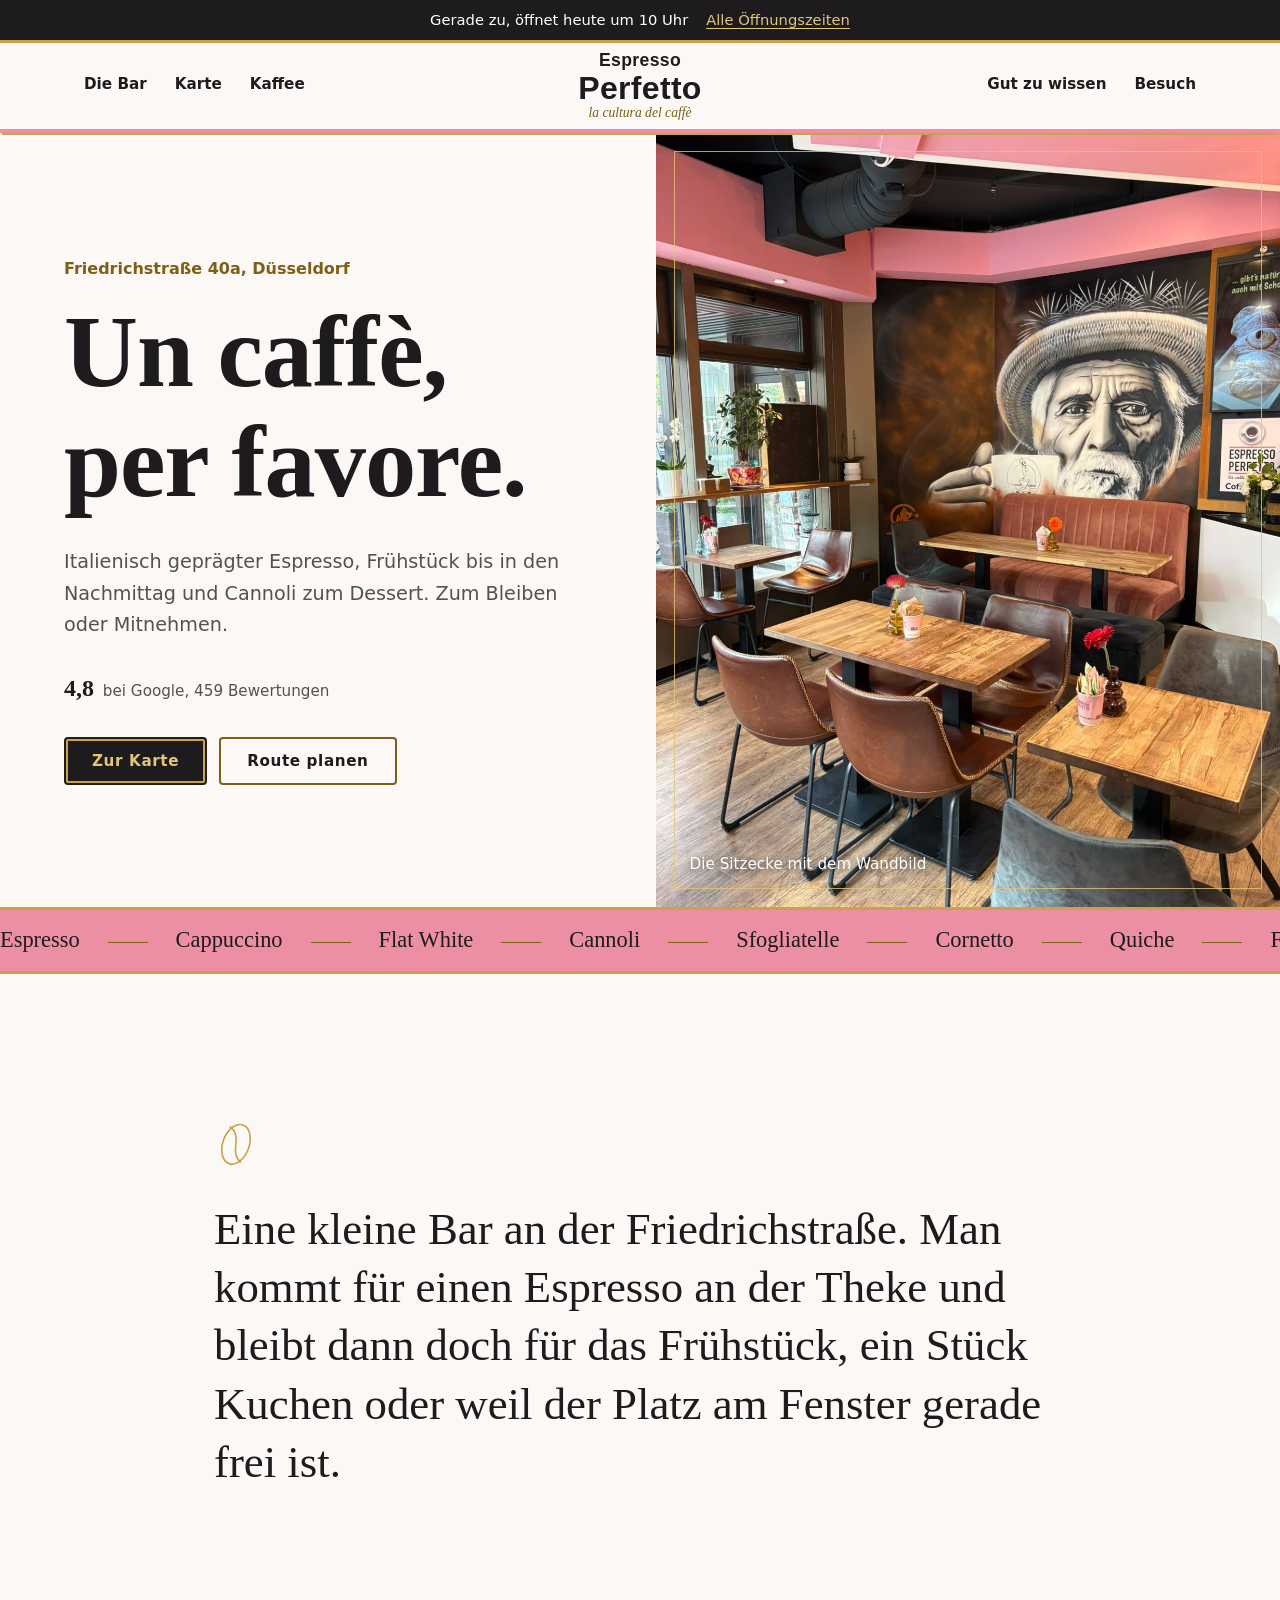
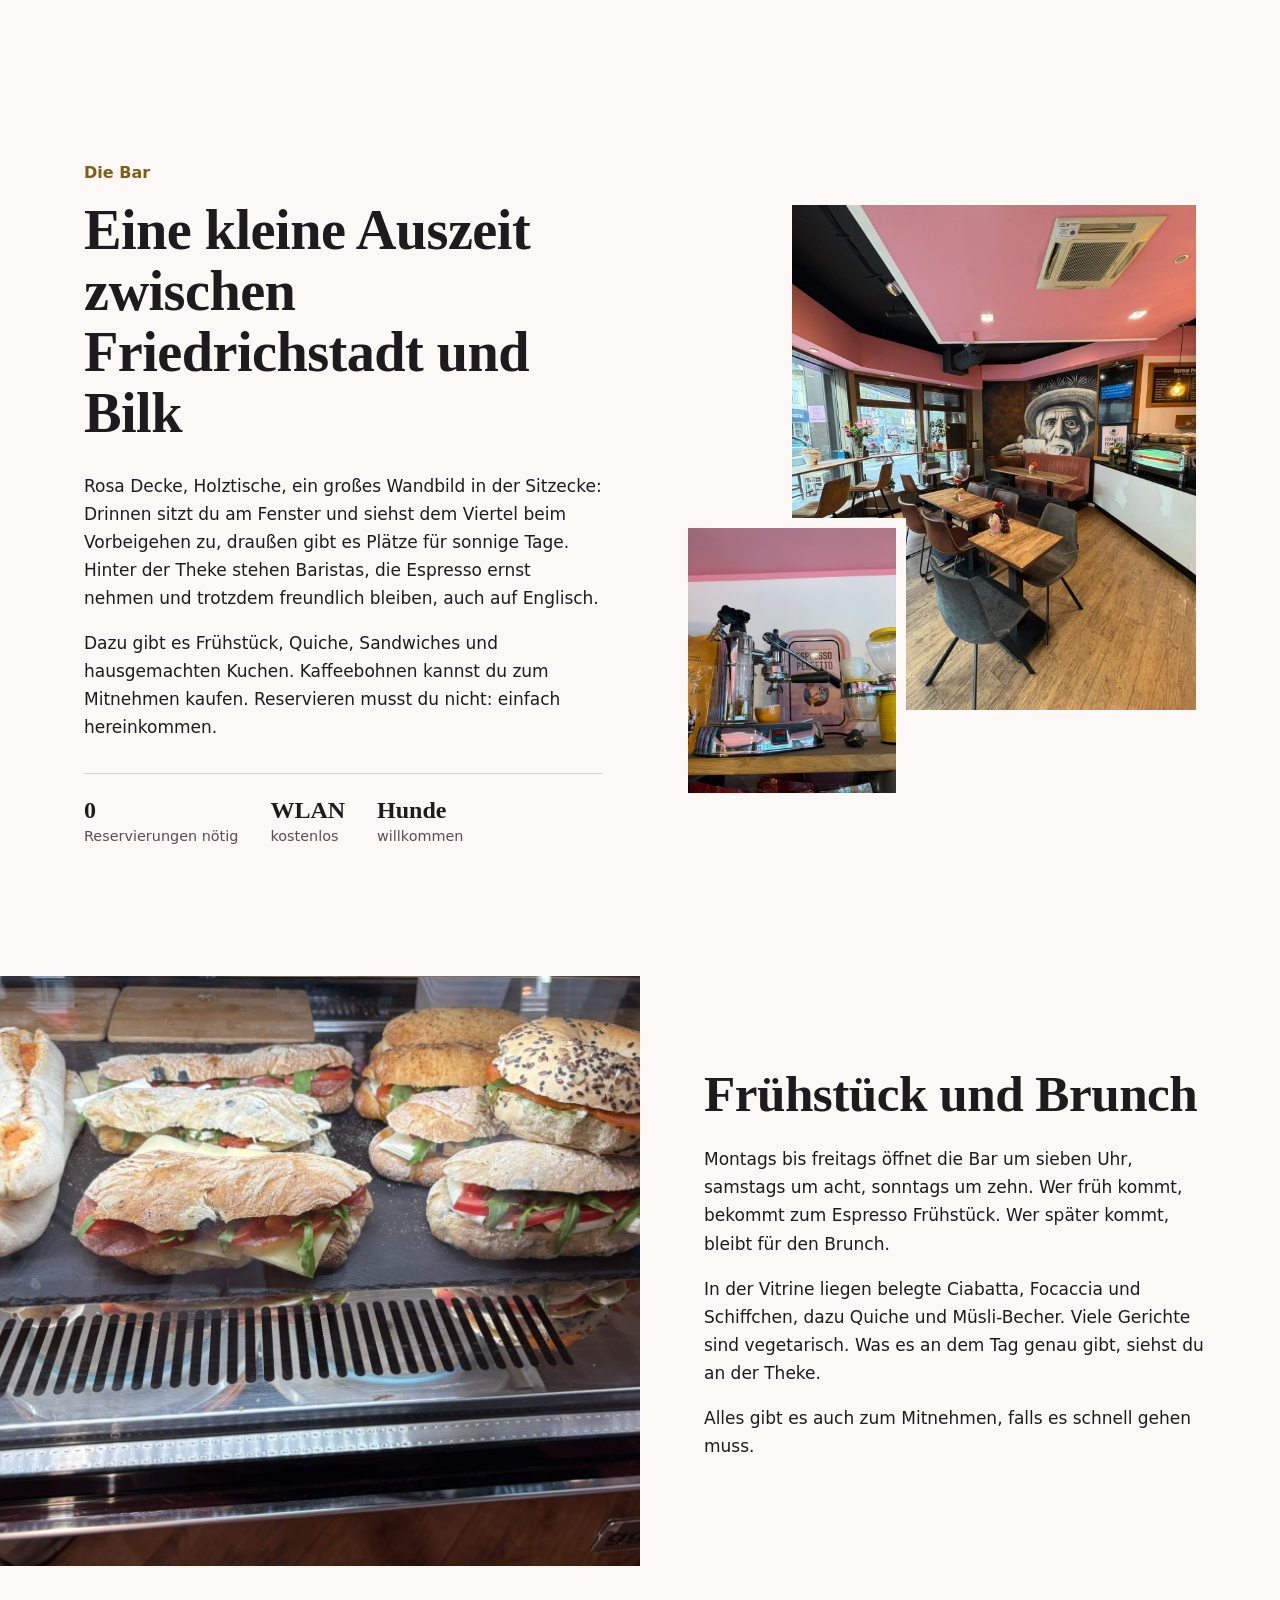
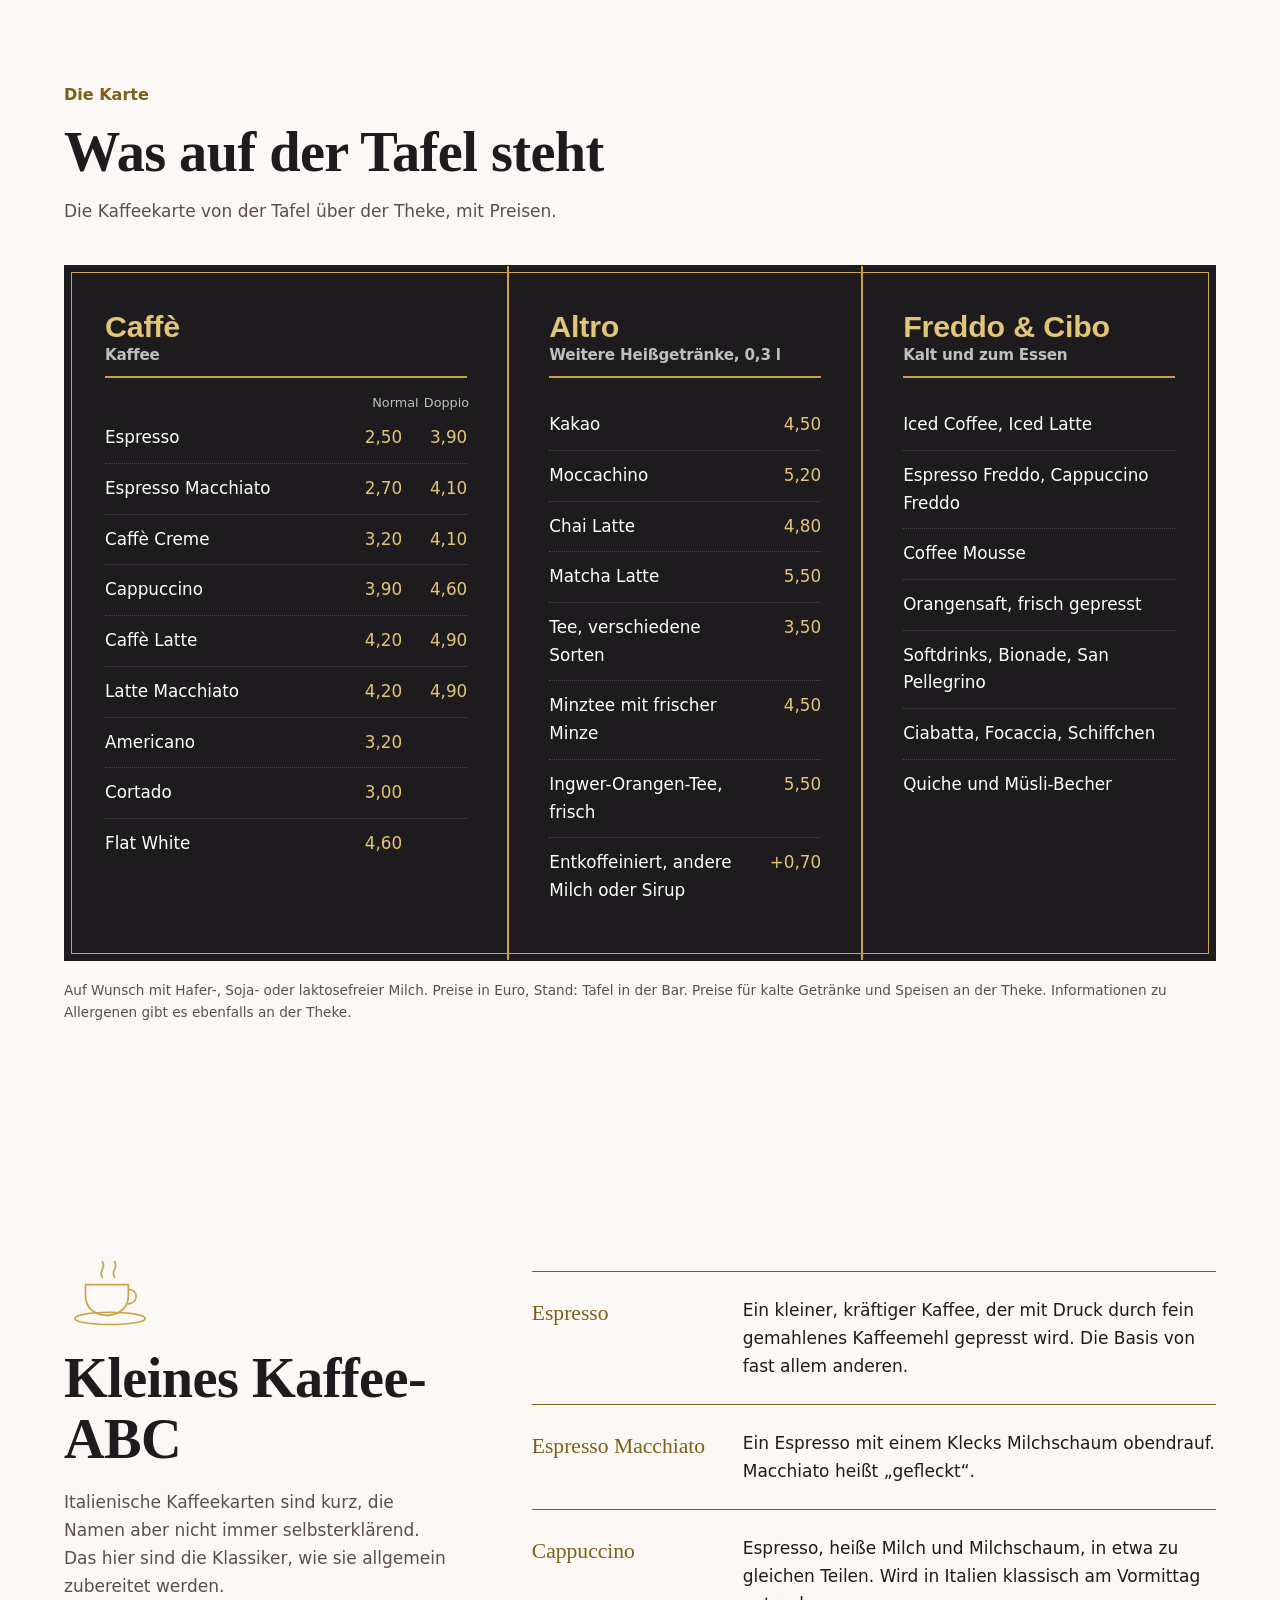
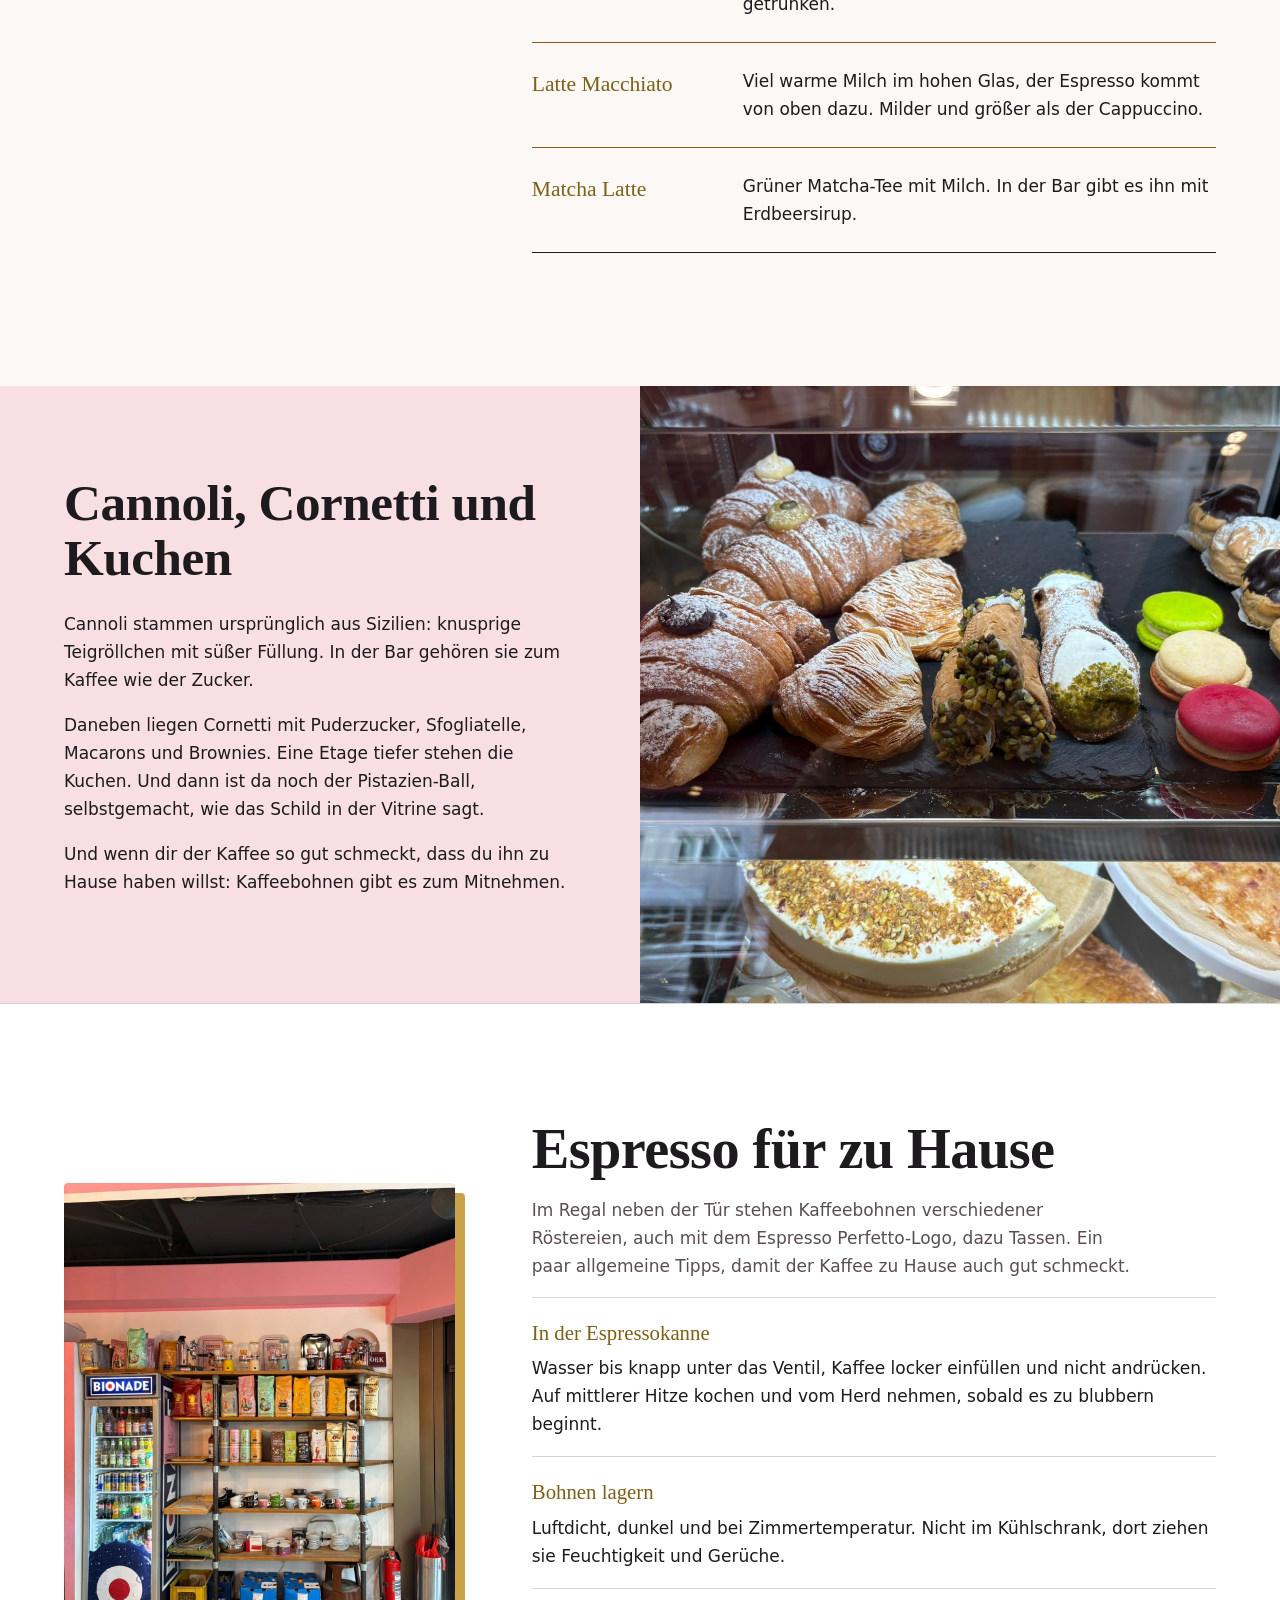
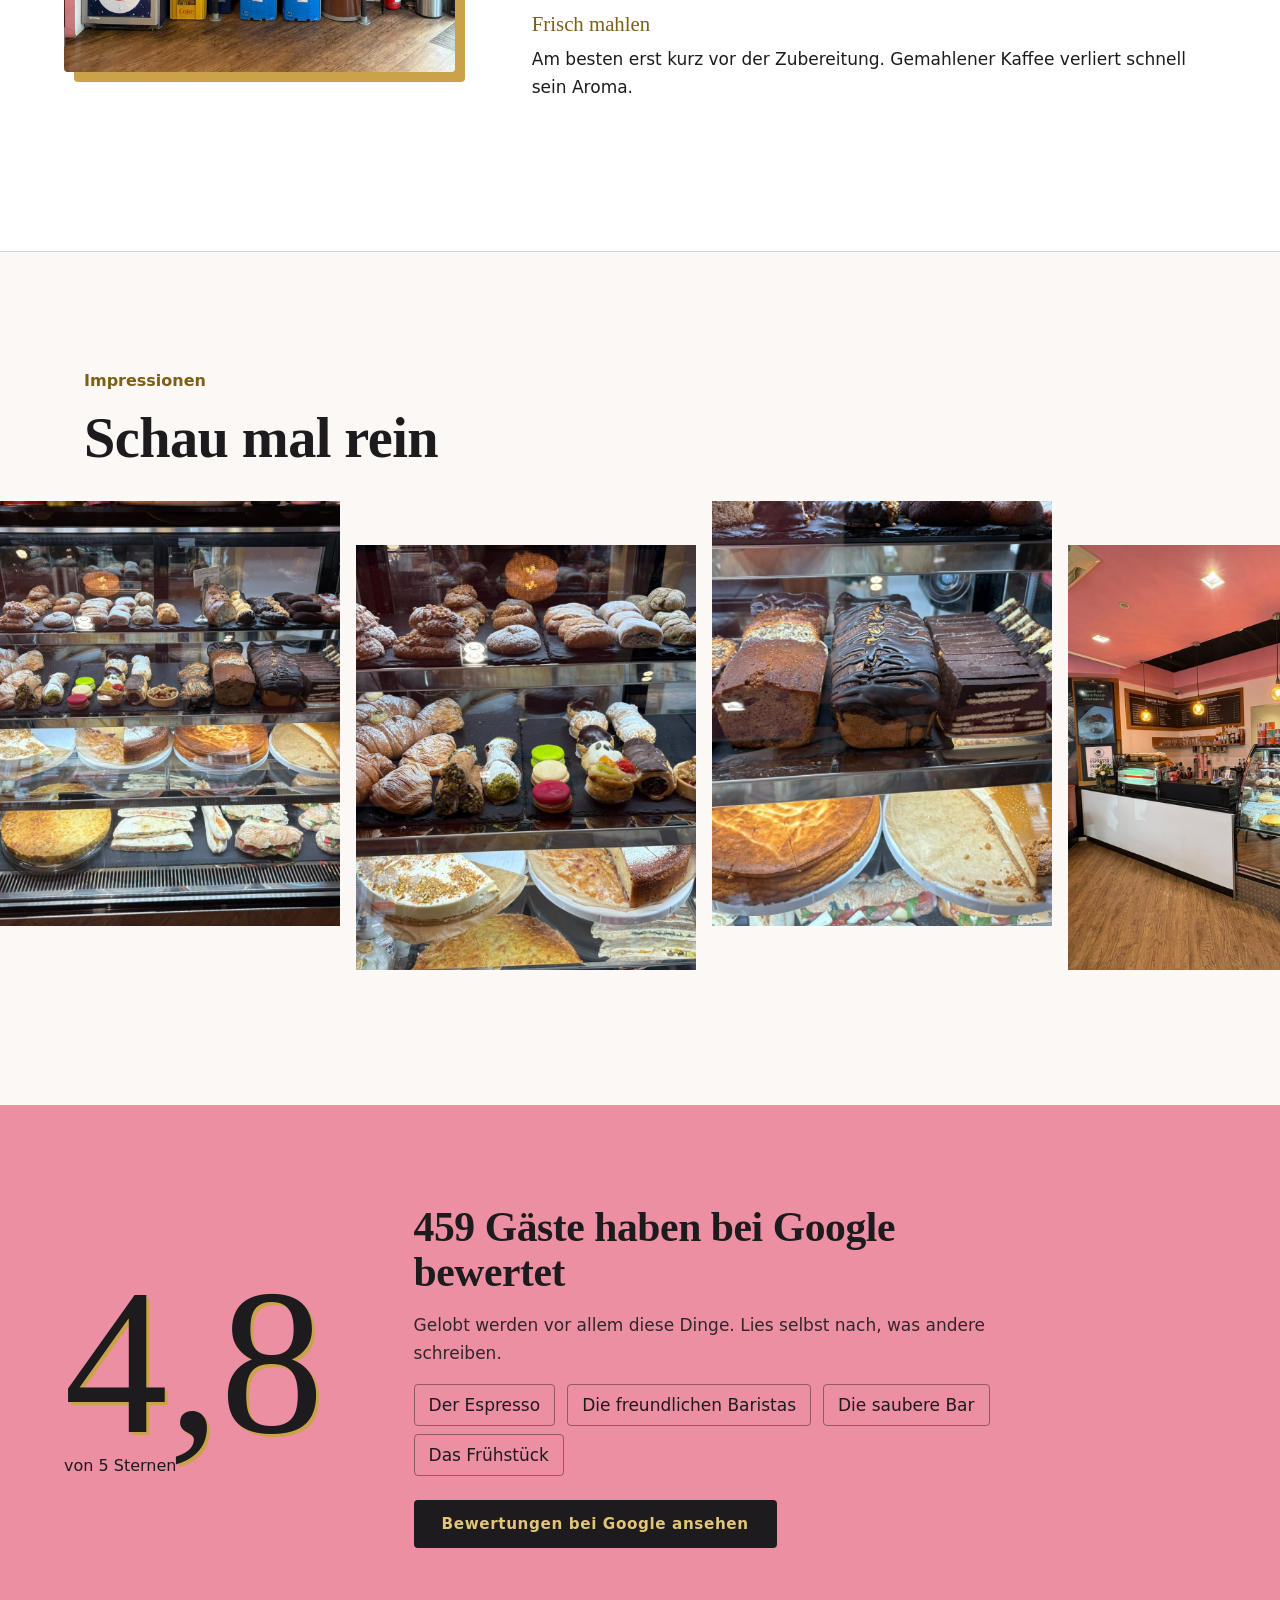
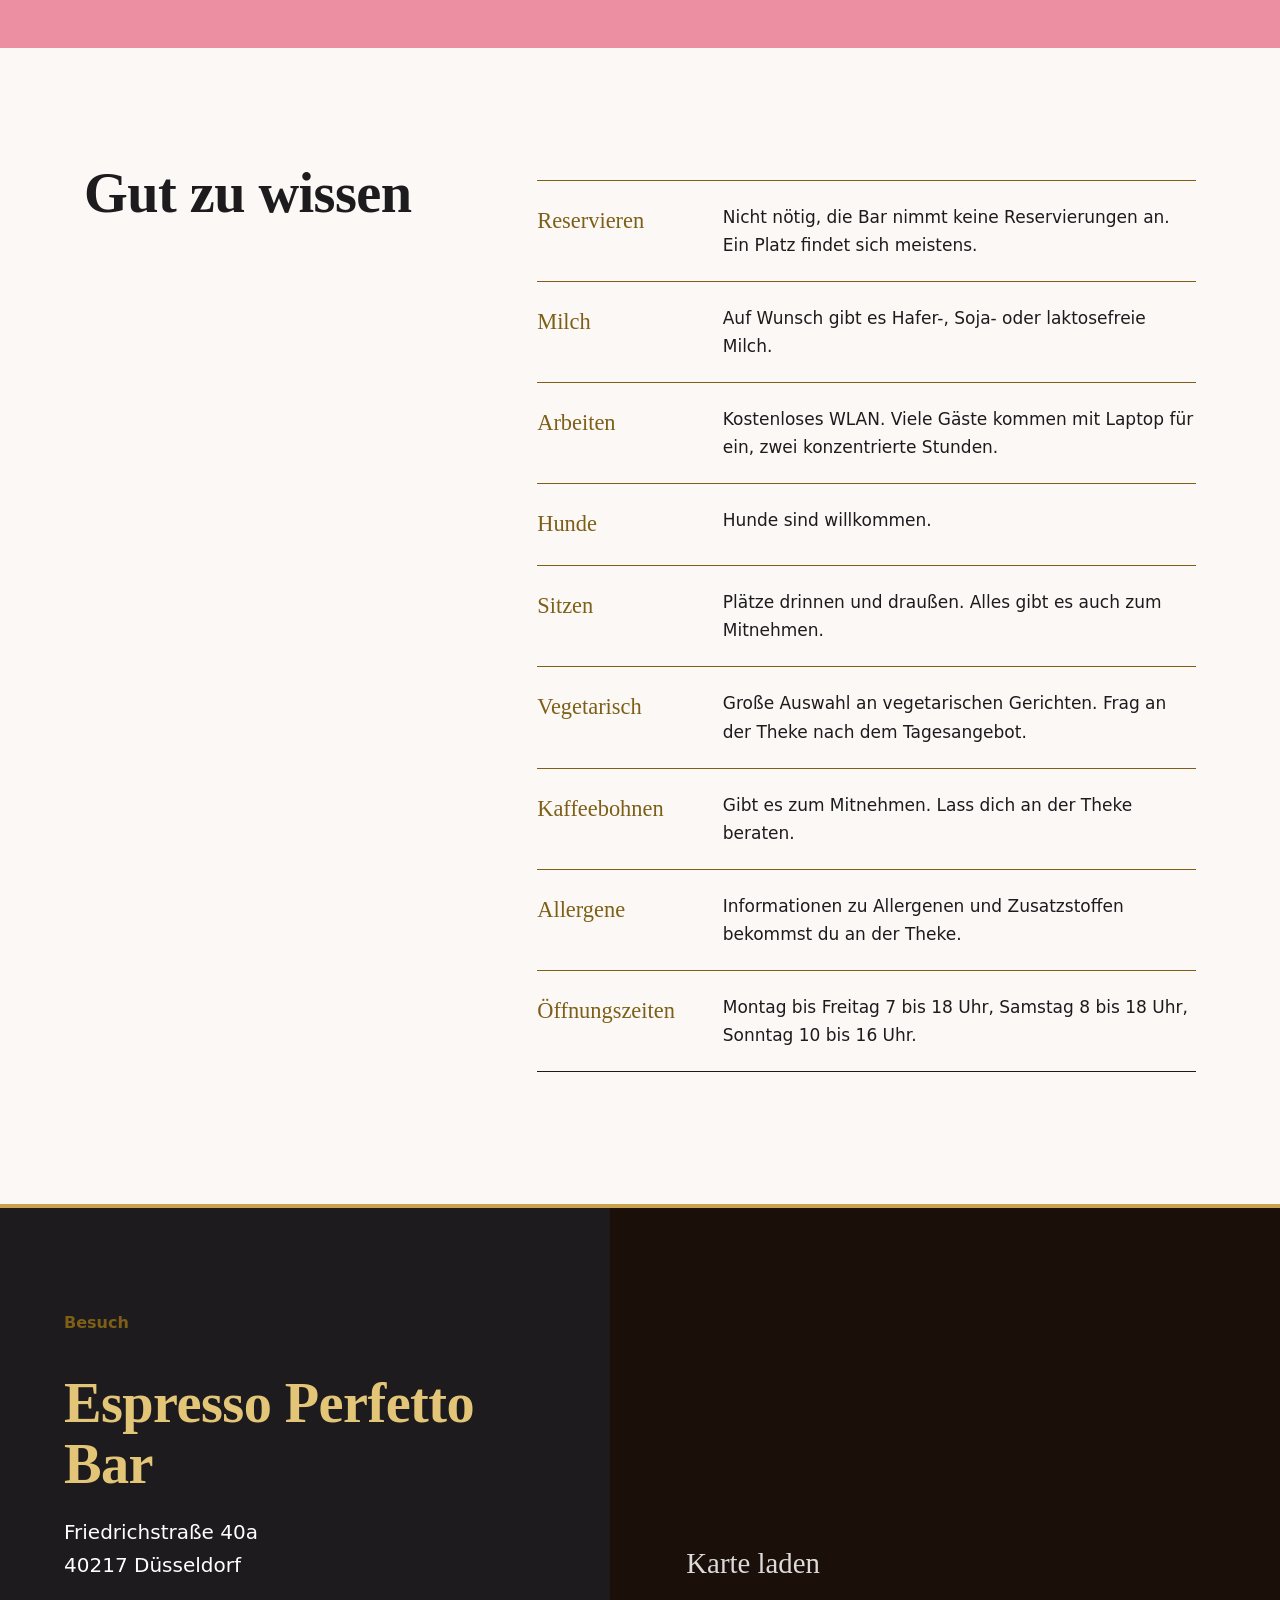
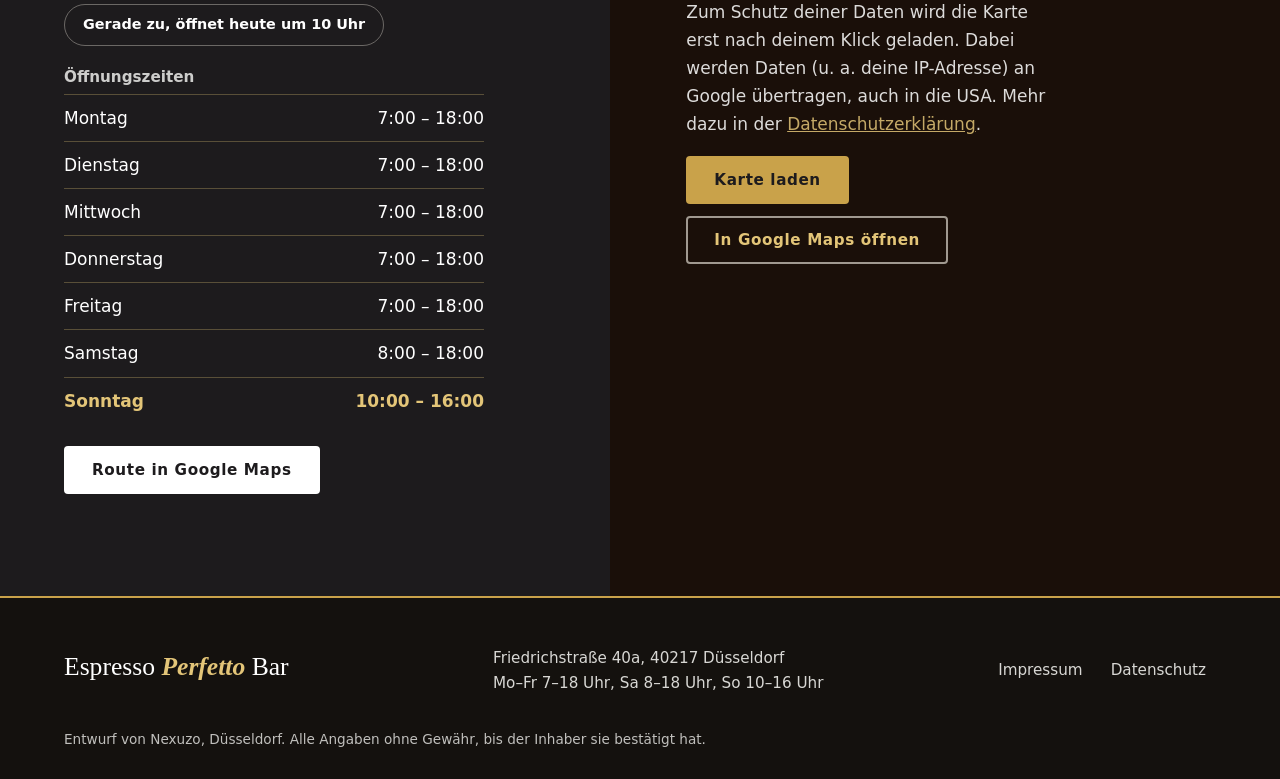
==== commit 087dc1d7: "Gold-Akzente nach den goldenen Details der Bar Co-Authored-By: Claude Opus 5.5 <noreply@anthropic.co" ====
--- a/index.html
+++ b/index.html
@@ -10,7 +10,7 @@
   <meta property="og:locale" content="de_DE">
   <meta property="og:title" content="Espresso Perfetto Bar – Düsseldorf-Friedrichstadt">
   <meta property="og:description" content="Espresso, Frühstück und Kuchen an der Friedrichstraße 40a. Täglich geöffnet.">
-  <link rel="stylesheet" href="style.css?v=9">
+  <link rel="stylesheet" href="style.css?v=10">
   <script type="application/ld+json">
   {
     "@context": "https://schema.org",
--- a/style.css
+++ b/style.css
@@ -343,3 +343,40 @@
   .card { grid-template-columns: 1fr; }
   .card__col + .card__col { border-left: 0; border-top: 2px solid var(--orange); }
 }
+
+/* ===== Gold-Akzente (Wunsch von Mateo, 16.10.2026) =====
+   Abgeleitet von den goldenen Glühbirnen, dem Holzschild und den goldenen Kaffeetüten in der Bar.
+   Helles Gold nur auf Schwarz und Rosa, dunkles Gold für Text auf hellem Grund. */
+:root {
+  --gold: #c9a24a;
+  --gold-light: #e3c578;
+  --gold-dark: #7d5f17;
+  --orange: var(--gold);
+  --green: var(--gold-dark);
+}
+.topbar { border-bottom: 2px solid var(--gold); }
+.topbar a, .footer__logo b, .map__consent a { color: var(--gold-light); }
+.nav { border-bottom: 4px solid var(--pink); box-shadow: 0 1px 0 var(--gold) inset, 0 4px 0 -2px var(--gold); }
+.logo small { color: var(--gold-dark); }
+.ticker { border-block: 3px solid var(--gold); }
+.ticker span::after { background: var(--gold-dark); opacity: 1; }
+.btn--solid { background: var(--ink); color: var(--gold-light); box-shadow: inset 0 0 0 2px var(--gold); }
+.btn--solid:hover { background: var(--gold); color: var(--ink); }
+.btn--line { border-color: var(--gold-dark); }
+.hero__photo::after { border-color: rgba(227, 197, 120, .8); }
+.card { outline-color: var(--gold); }
+.card h3 { border-bottom-color: var(--gold); }
+.card h3 span, .prices .p { color: var(--gold-light); }
+.card__col + .card__col { border-color: var(--gold); }
+.score { background: var(--pink); }
+.score__num span { color: var(--ink); text-shadow: 3px 3px 0 var(--gold); }
+.score .btn--paper { background: var(--ink); color: var(--gold-light); }
+.visit { border-top: 4px solid var(--gold); }
+.visit h2 { color: var(--gold-light); }
+.hours tr.is-today th, .hours tr.is-today td { color: var(--gold-light); }
+.hours th, .hours td { border-top-color: rgba(227, 197, 120, .3); }
+.map__actions .btn--solid { background: var(--gold); color: var(--ink); box-shadow: none; }
+.footer { border-top: 2px solid var(--gold); }
+.illo, .illo--bean { color: var(--gold); }
+.know__list > div, .guide__list > div { border-top-color: var(--gold-dark); }
+.home__art img { box-shadow: 10px 10px 0 var(--gold); }
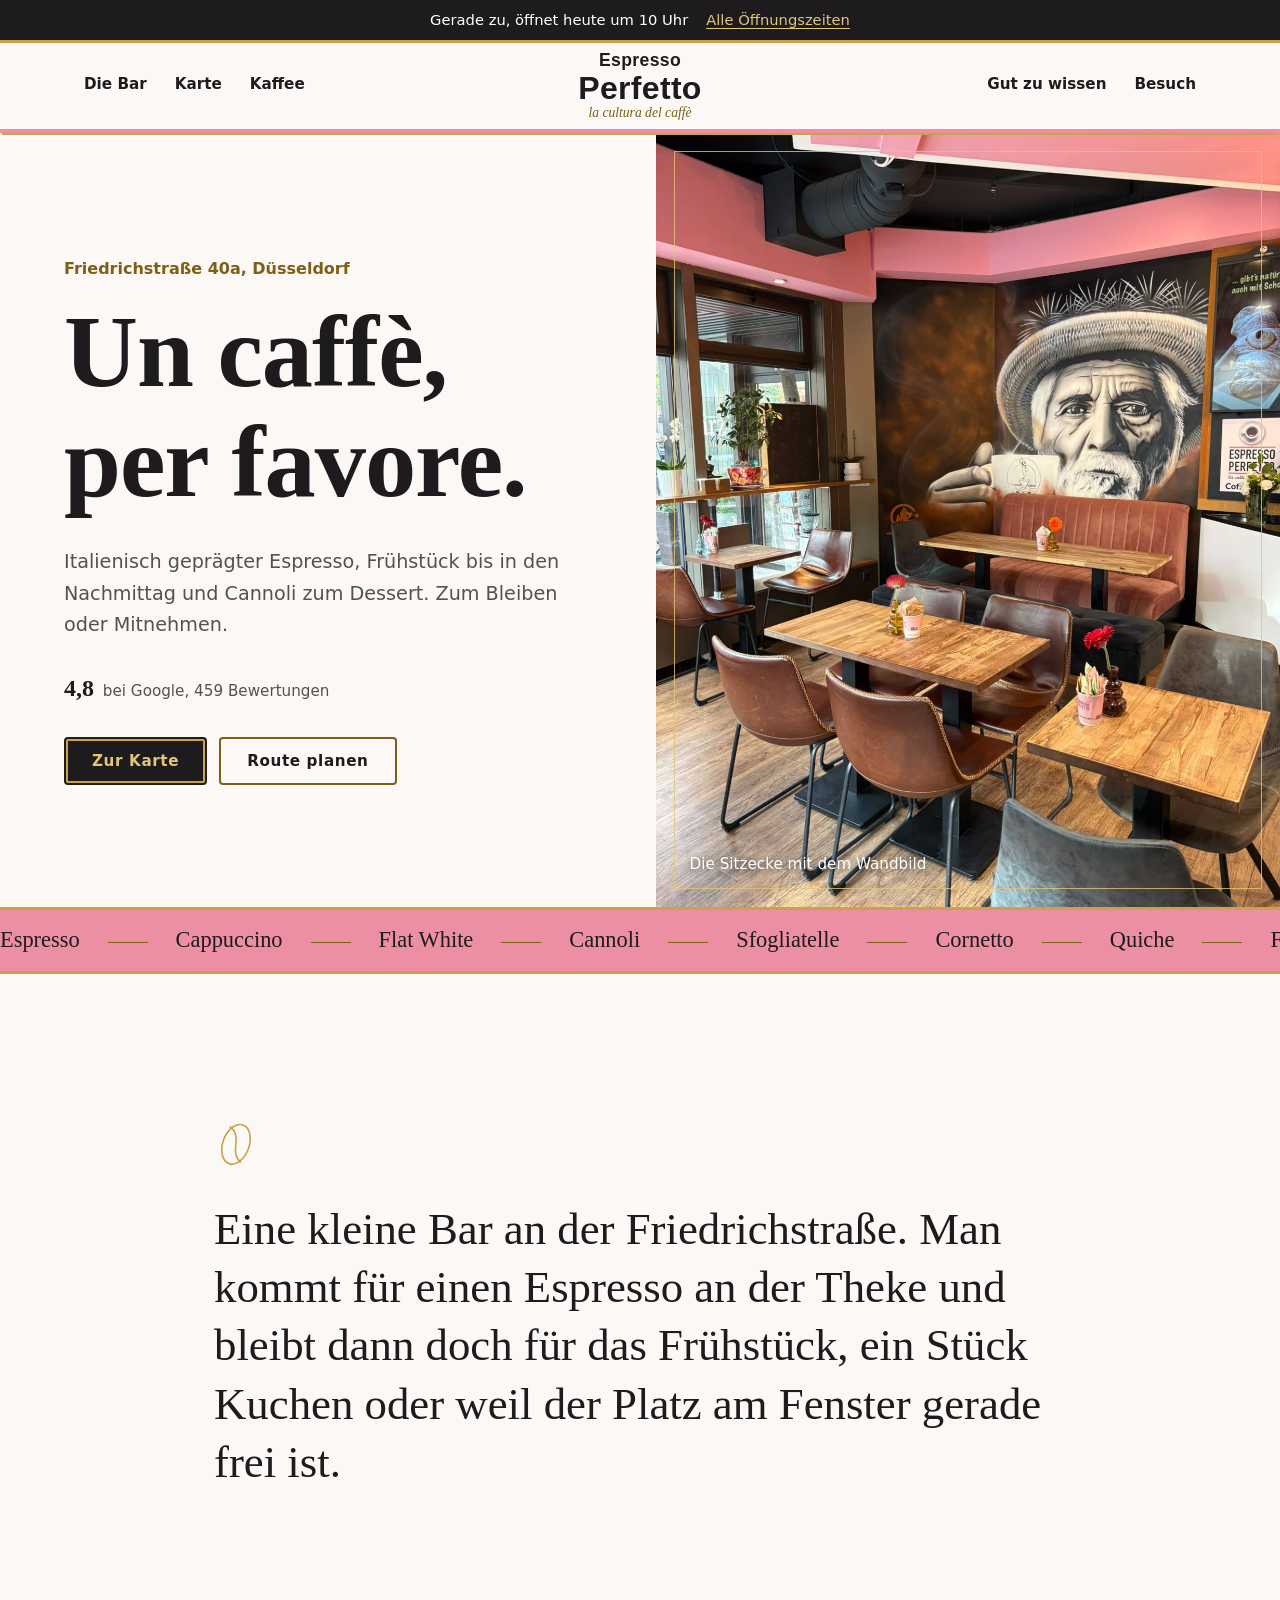
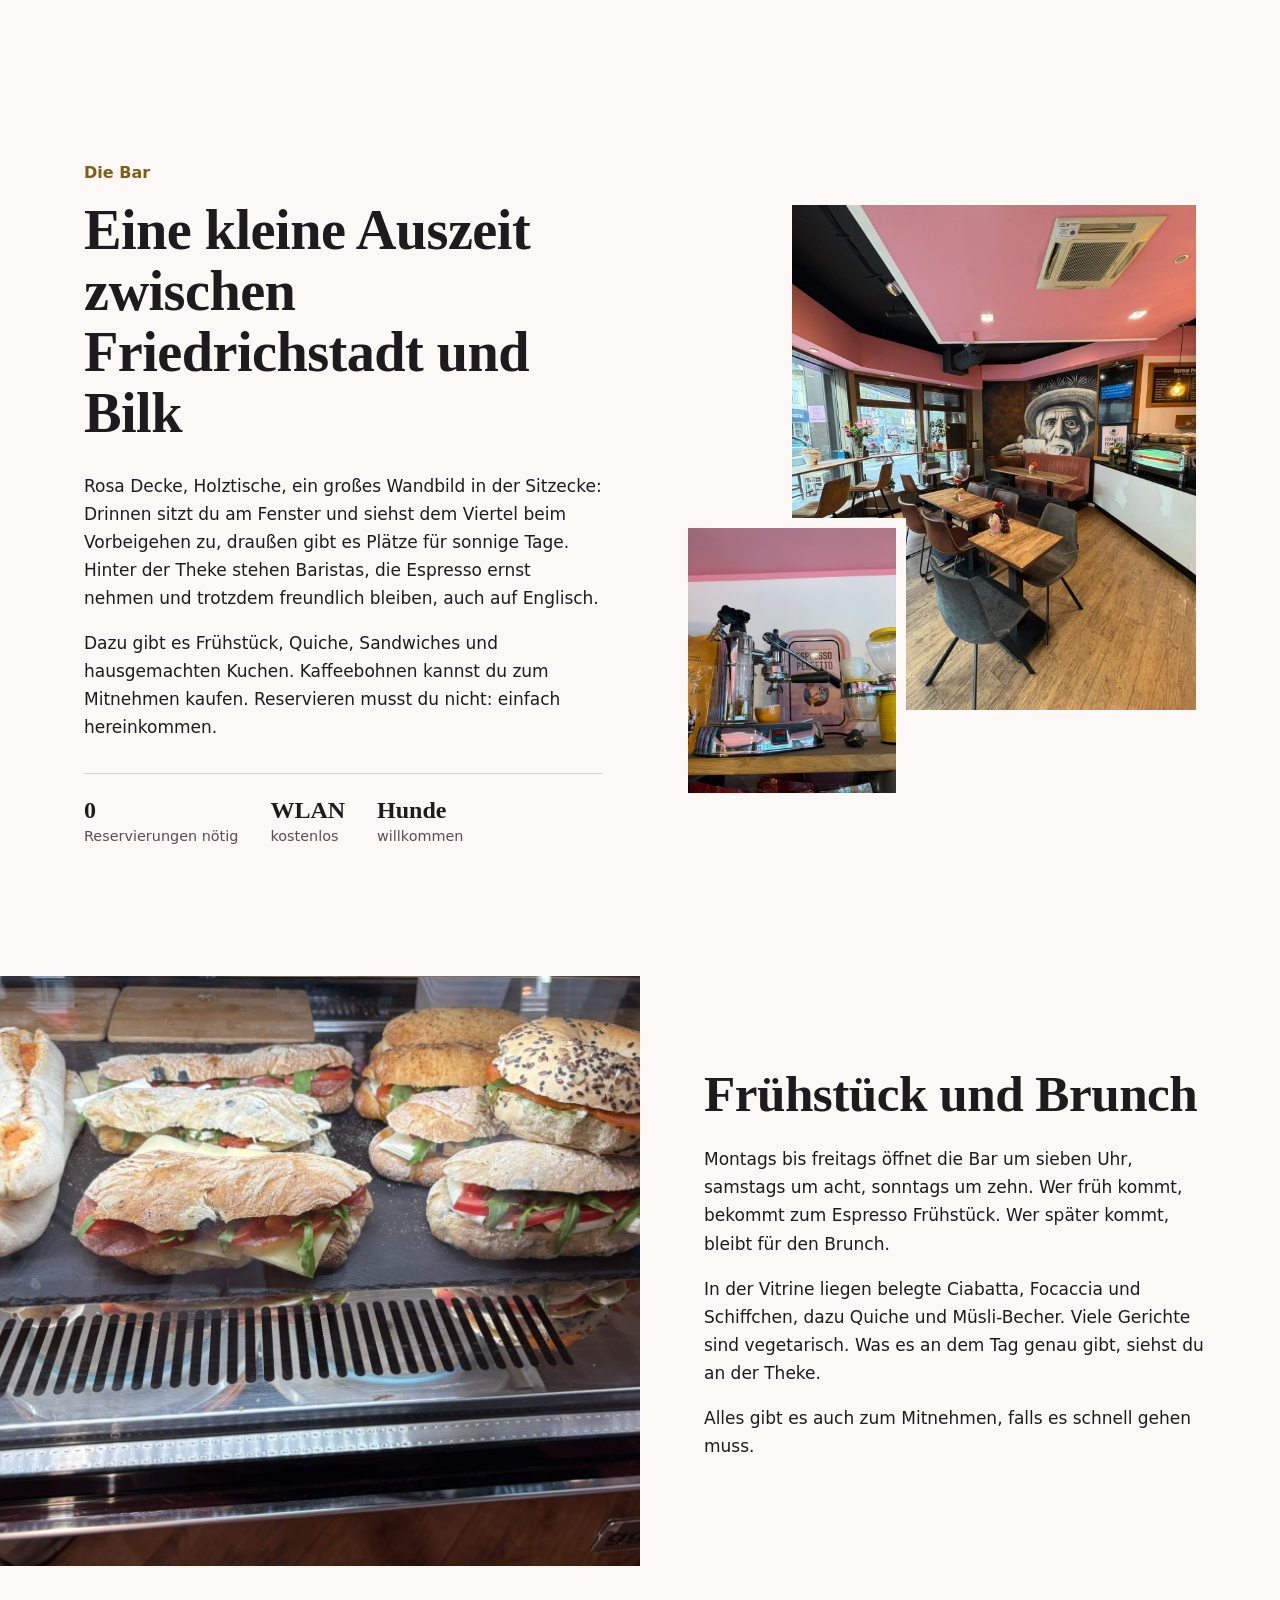
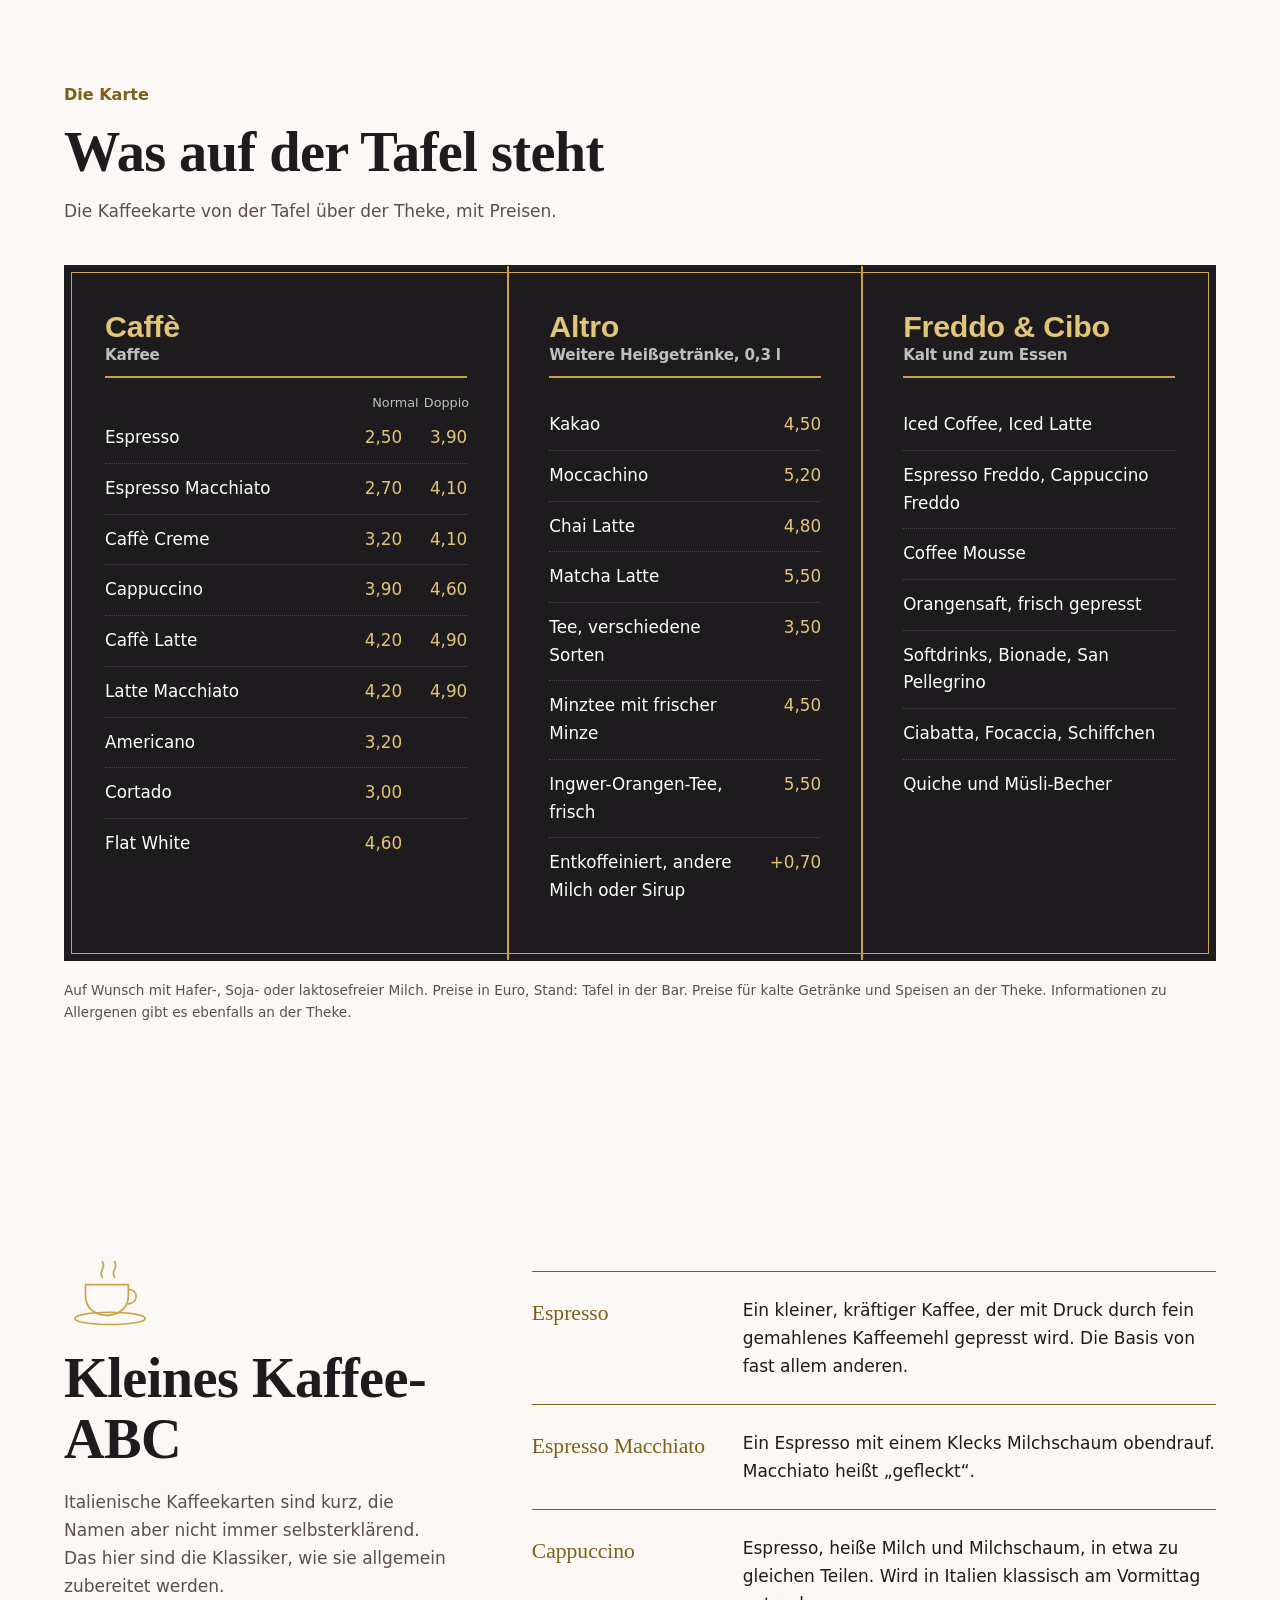
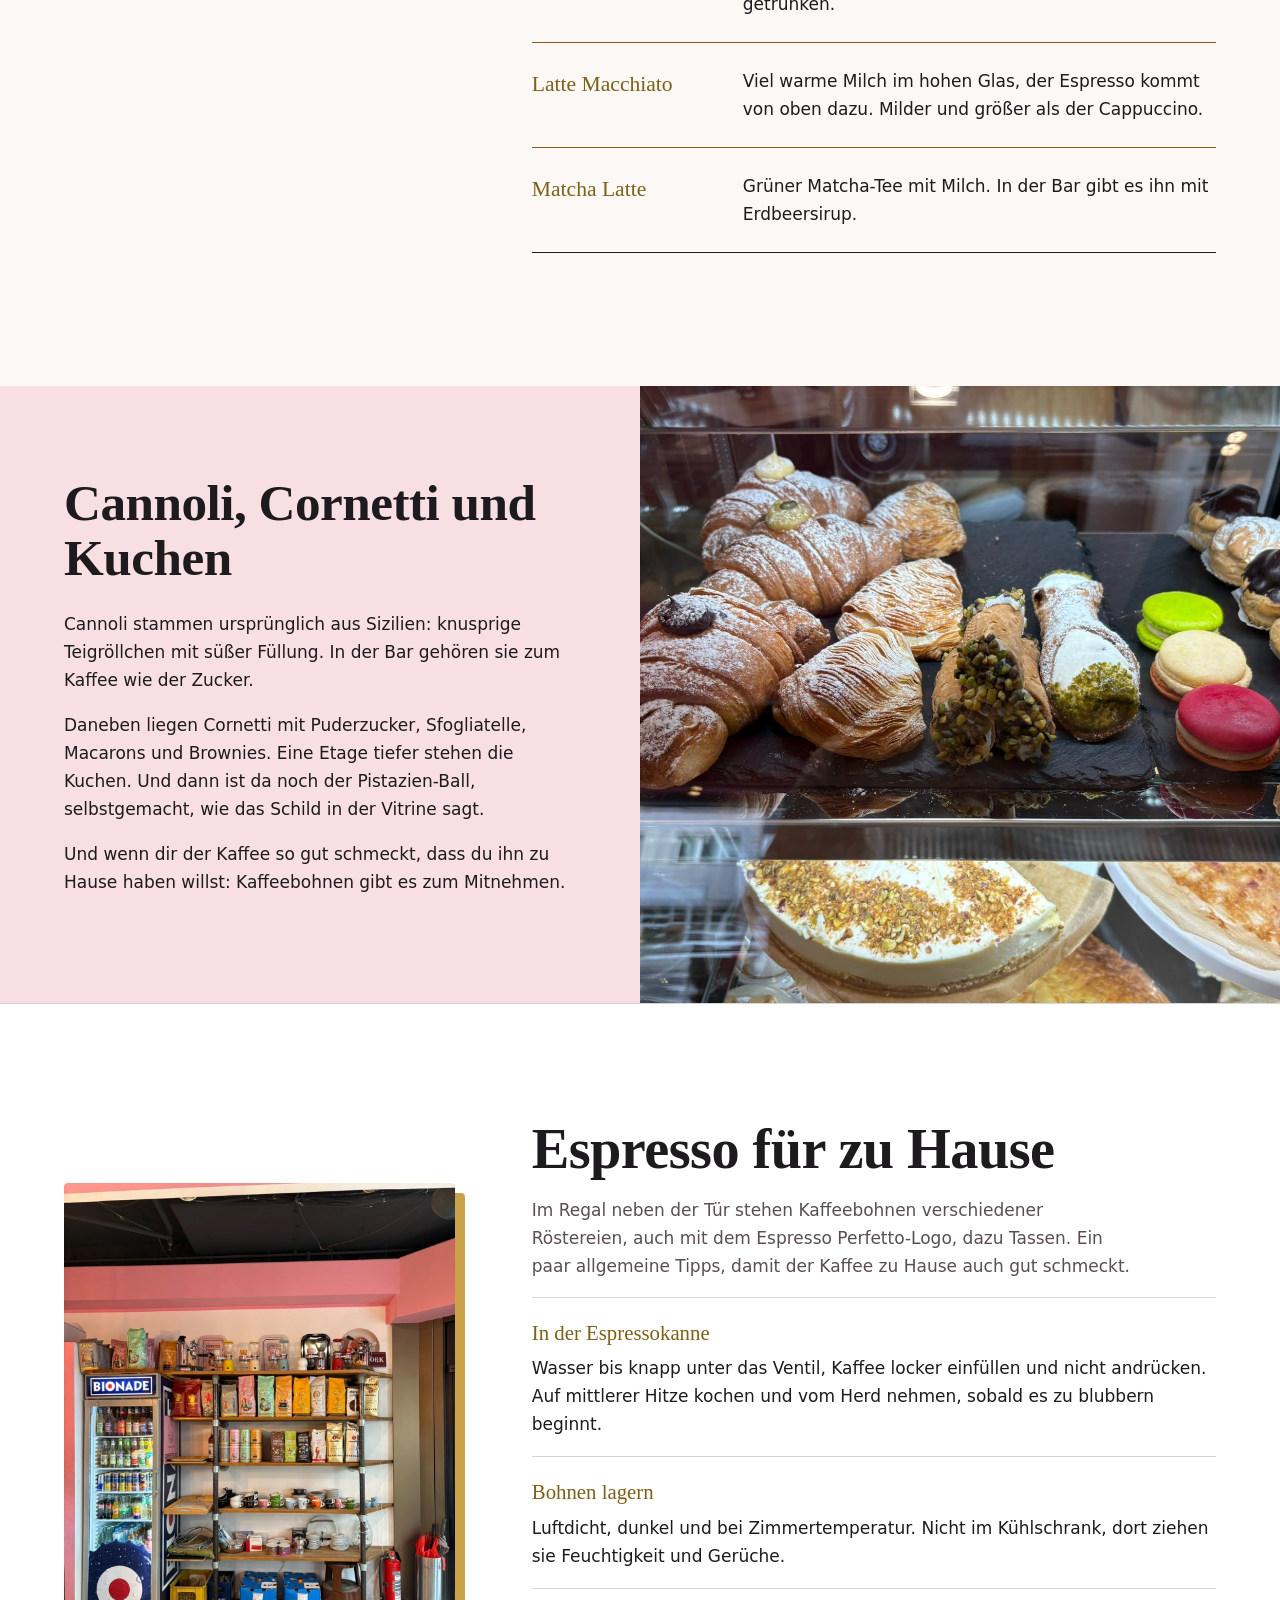
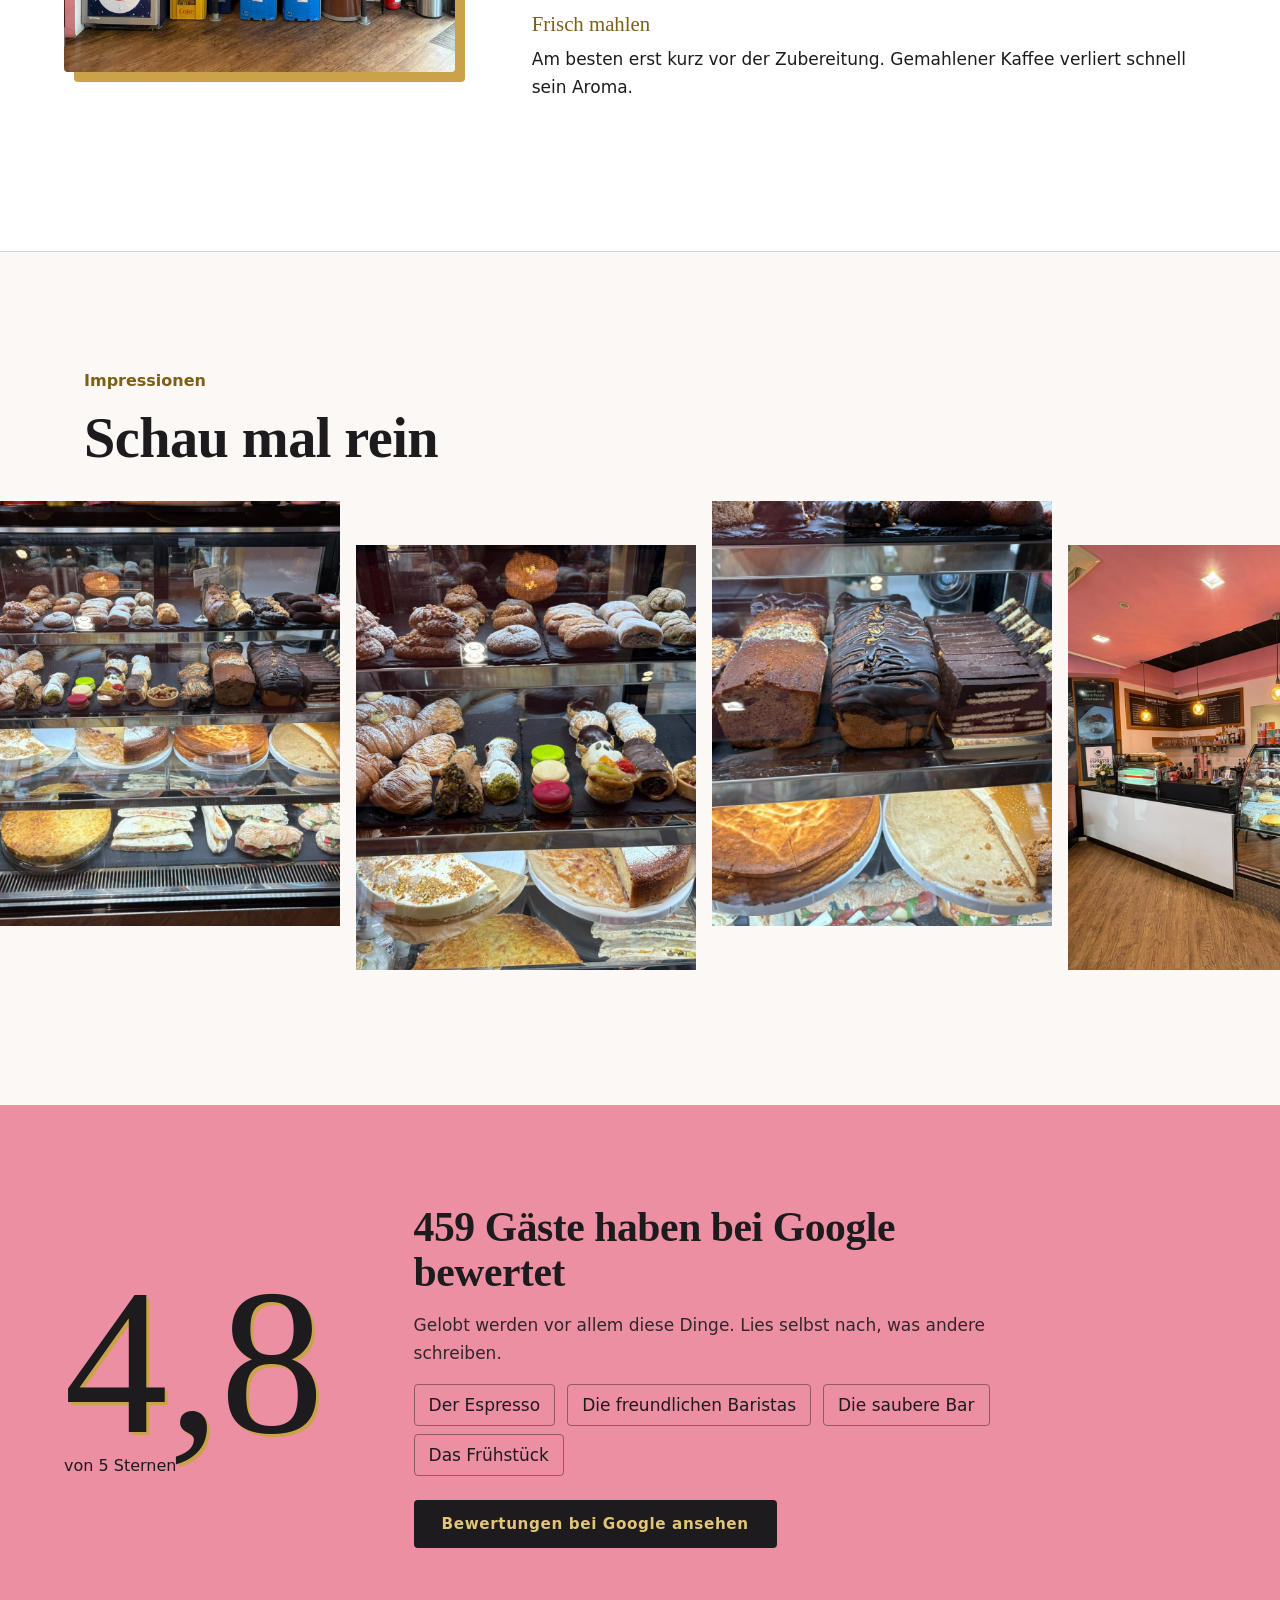
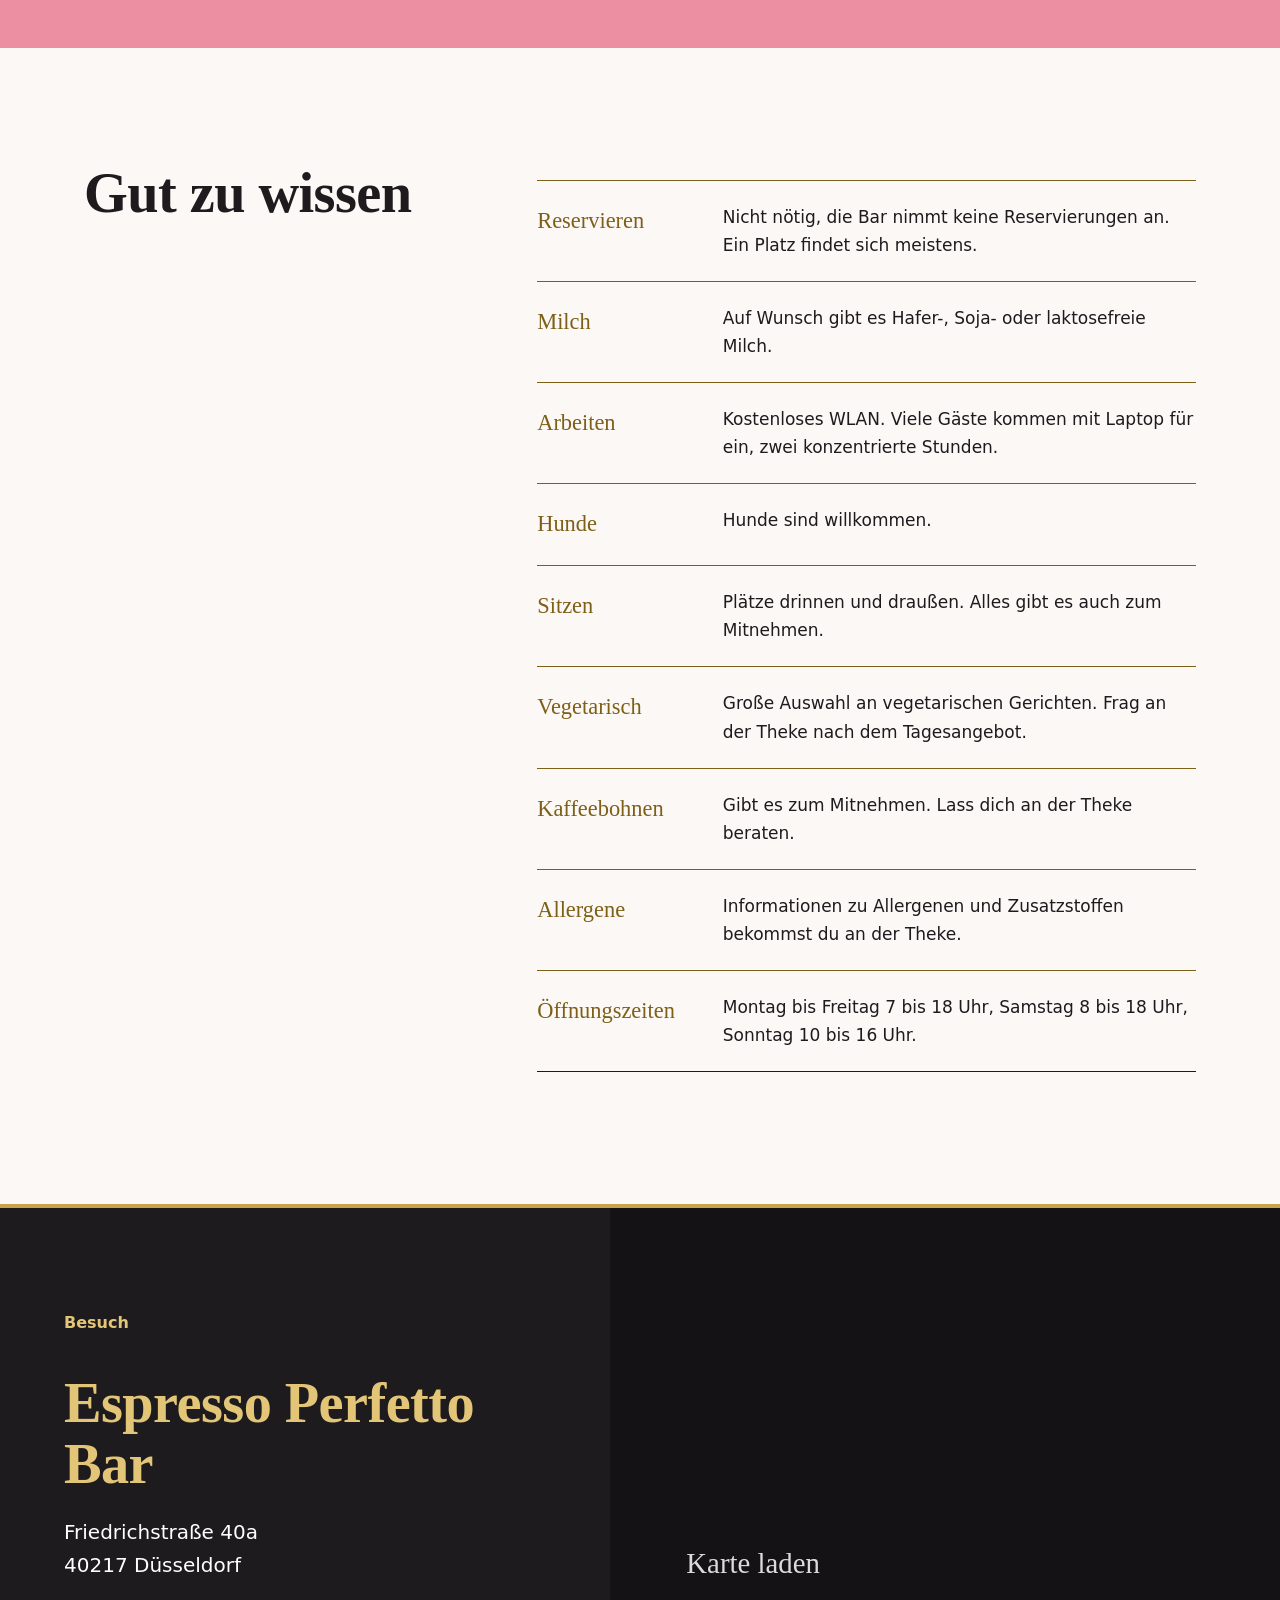
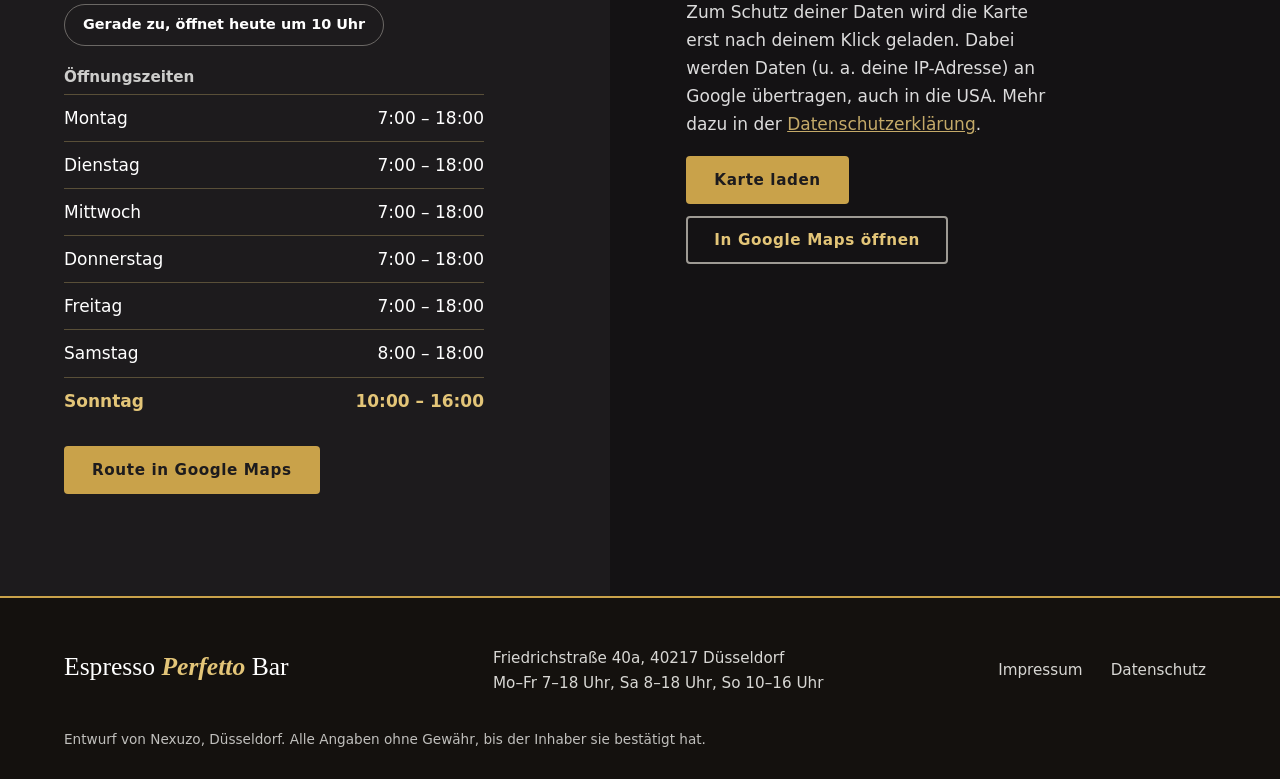
==== commit cd6e3127: "Gold im Besuchsbereich Co-Authored-By: Claude Opus 5.5 <noreply@anthropic.com> Claude-Session: https" ====
--- a/index.html
+++ b/index.html
@@ -10,7 +10,7 @@
   <meta property="og:locale" content="de_DE">
   <meta property="og:title" content="Espresso Perfetto Bar – Düsseldorf-Friedrichstadt">
   <meta property="og:description" content="Espresso, Frühstück und Kuchen an der Friedrichstraße 40a. Täglich geöffnet.">
-  <link rel="stylesheet" href="style.css?v=10">
+  <link rel="stylesheet" href="style.css?v=11">
   <script type="application/ld+json">
   {
     "@context": "https://schema.org",
--- a/style.css
+++ b/style.css
@@ -380,3 +380,6 @@
 .illo, .illo--bean { color: var(--gold); }
 .know__list > div, .guide__list > div { border-top-color: var(--gold-dark); }
 .home__art img { box-shadow: 10px 10px 0 var(--gold); }
+.visit .kicker { color: var(--gold-light); }
+.visit .btn--paper { background: var(--gold); color: var(--ink); }
+.map { background: #141214; }
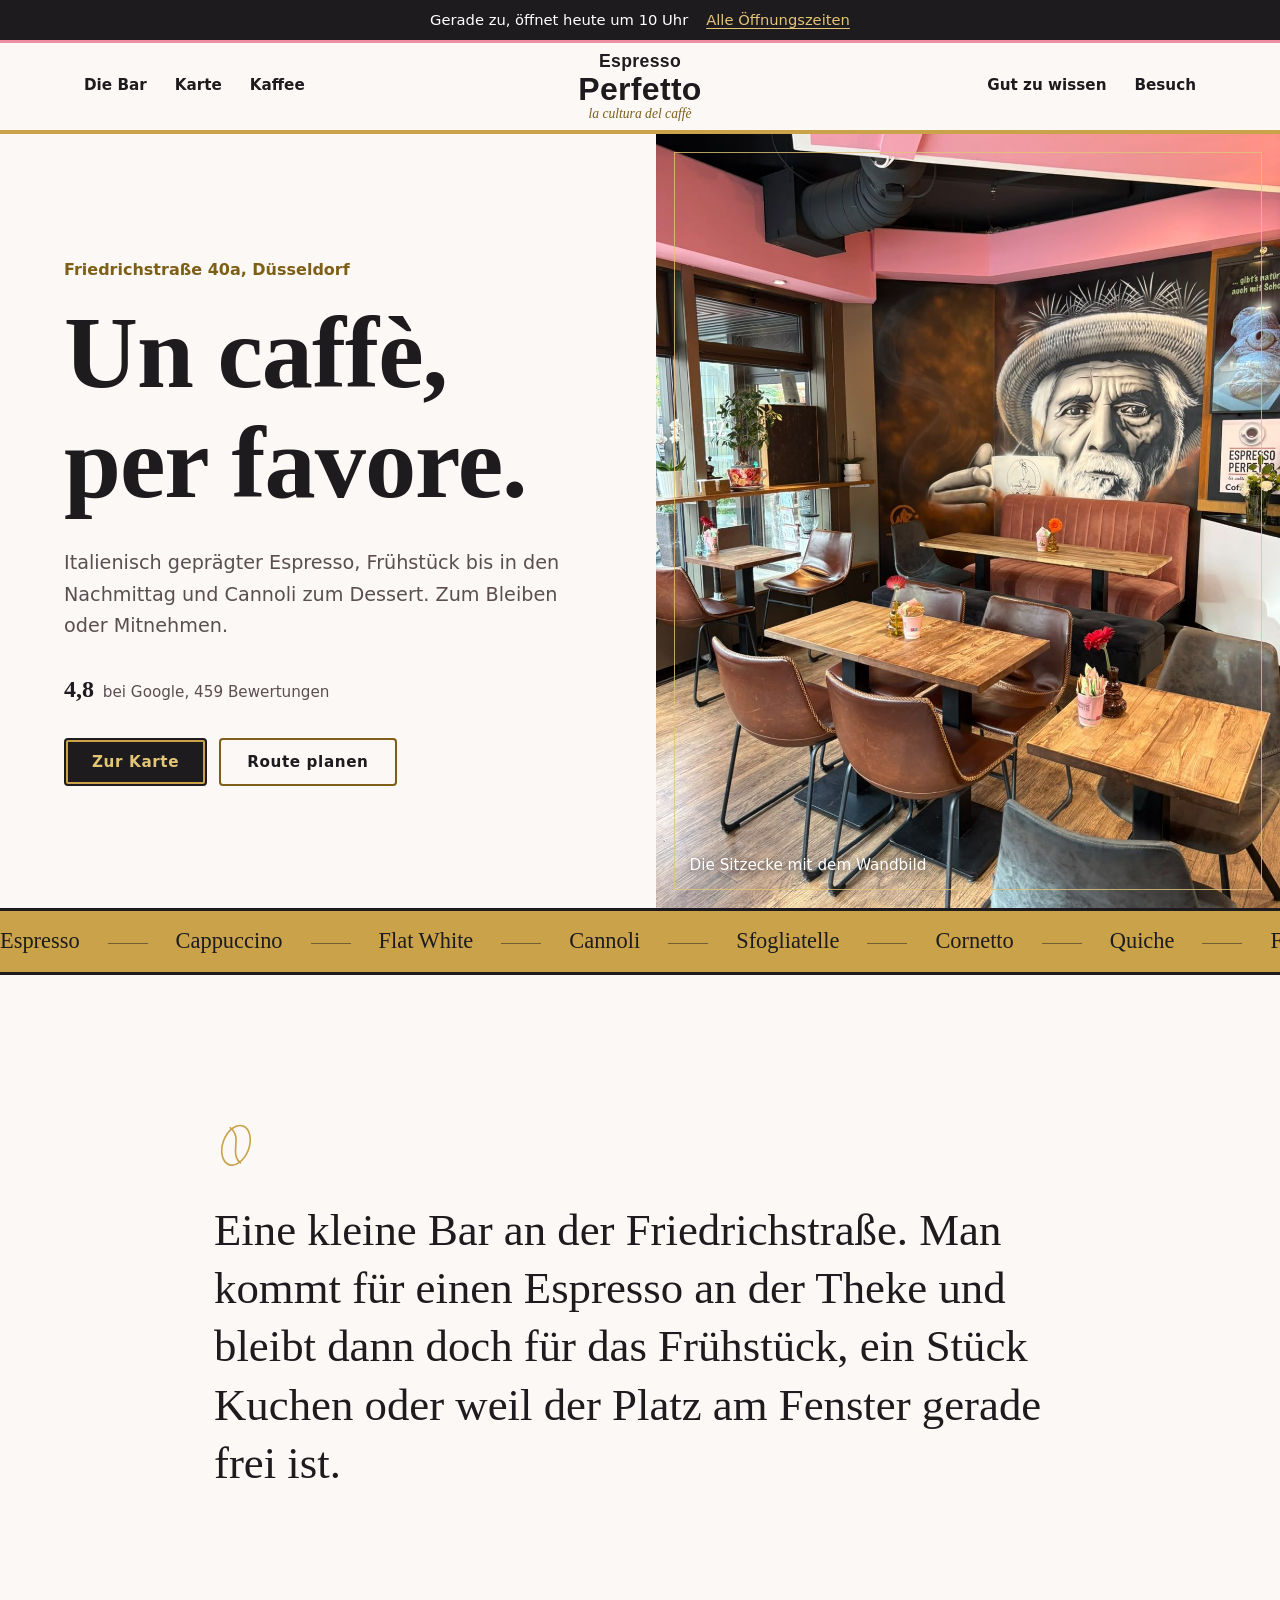
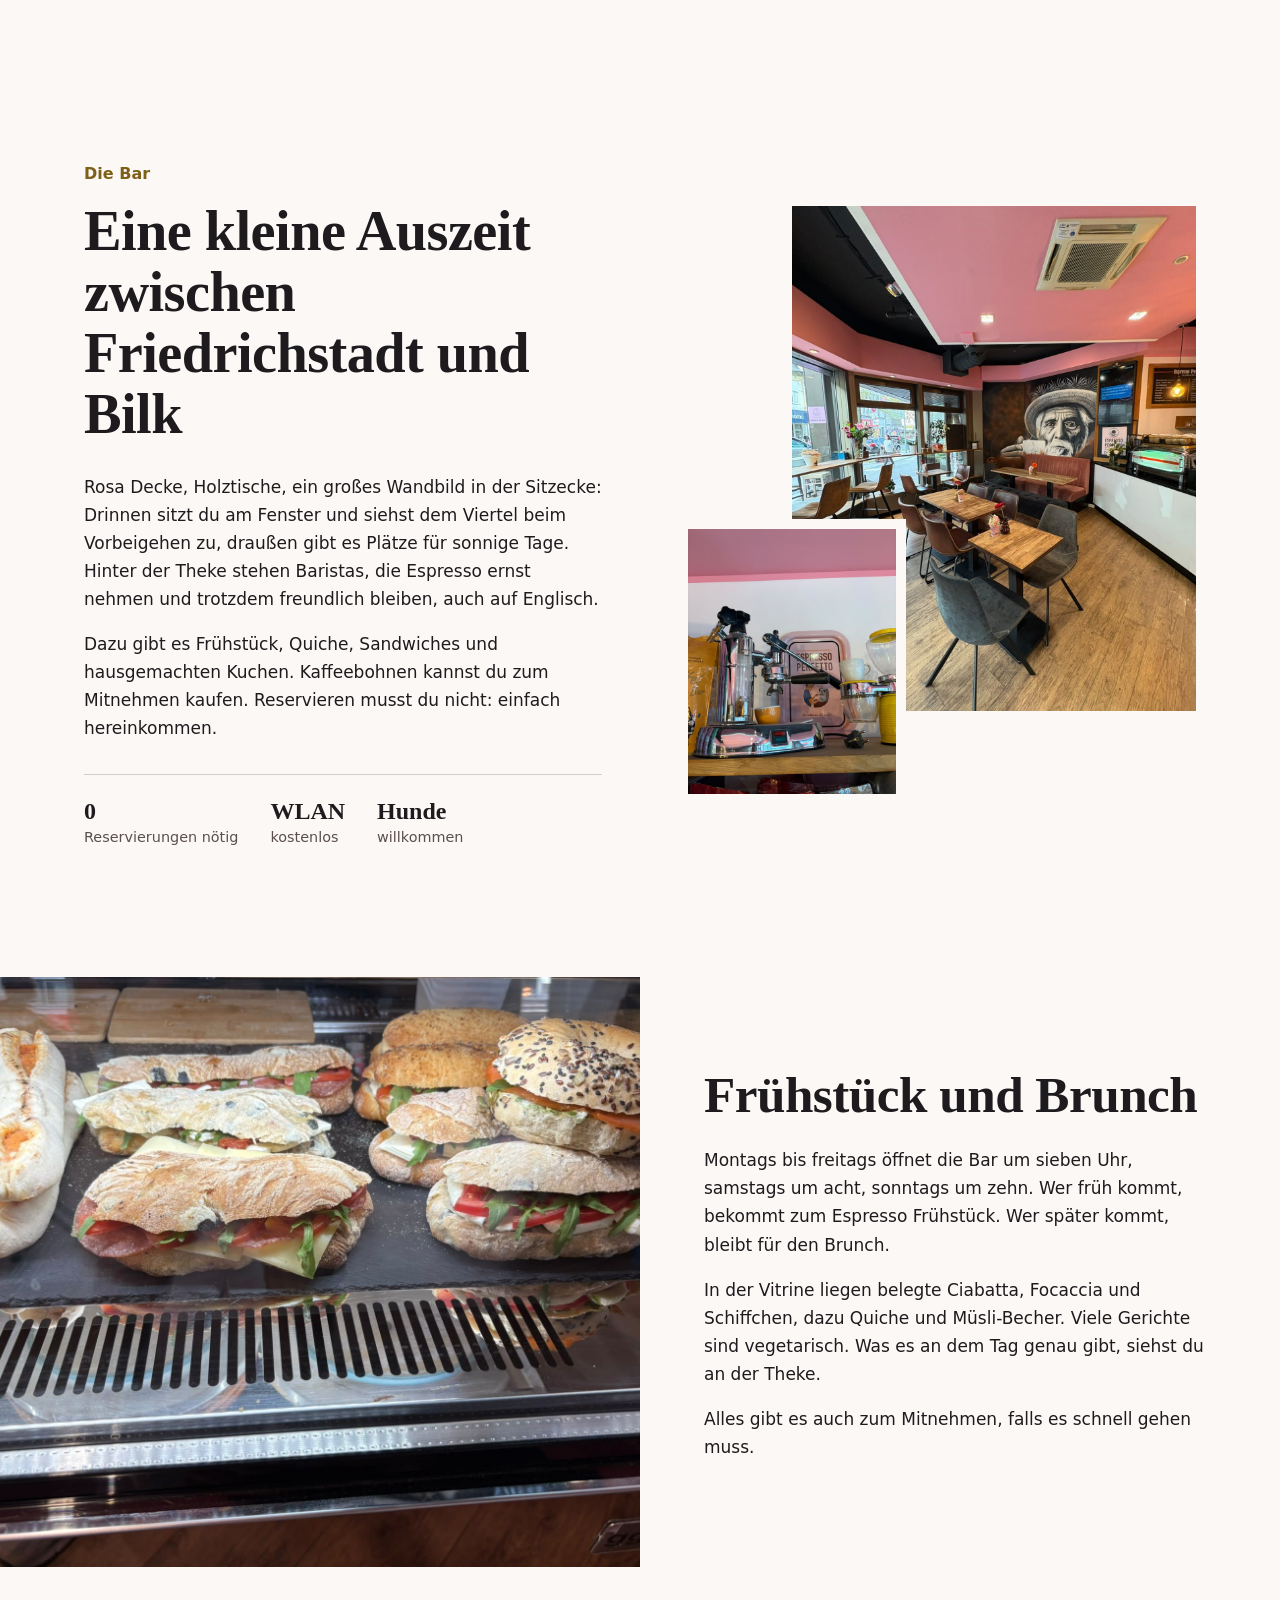
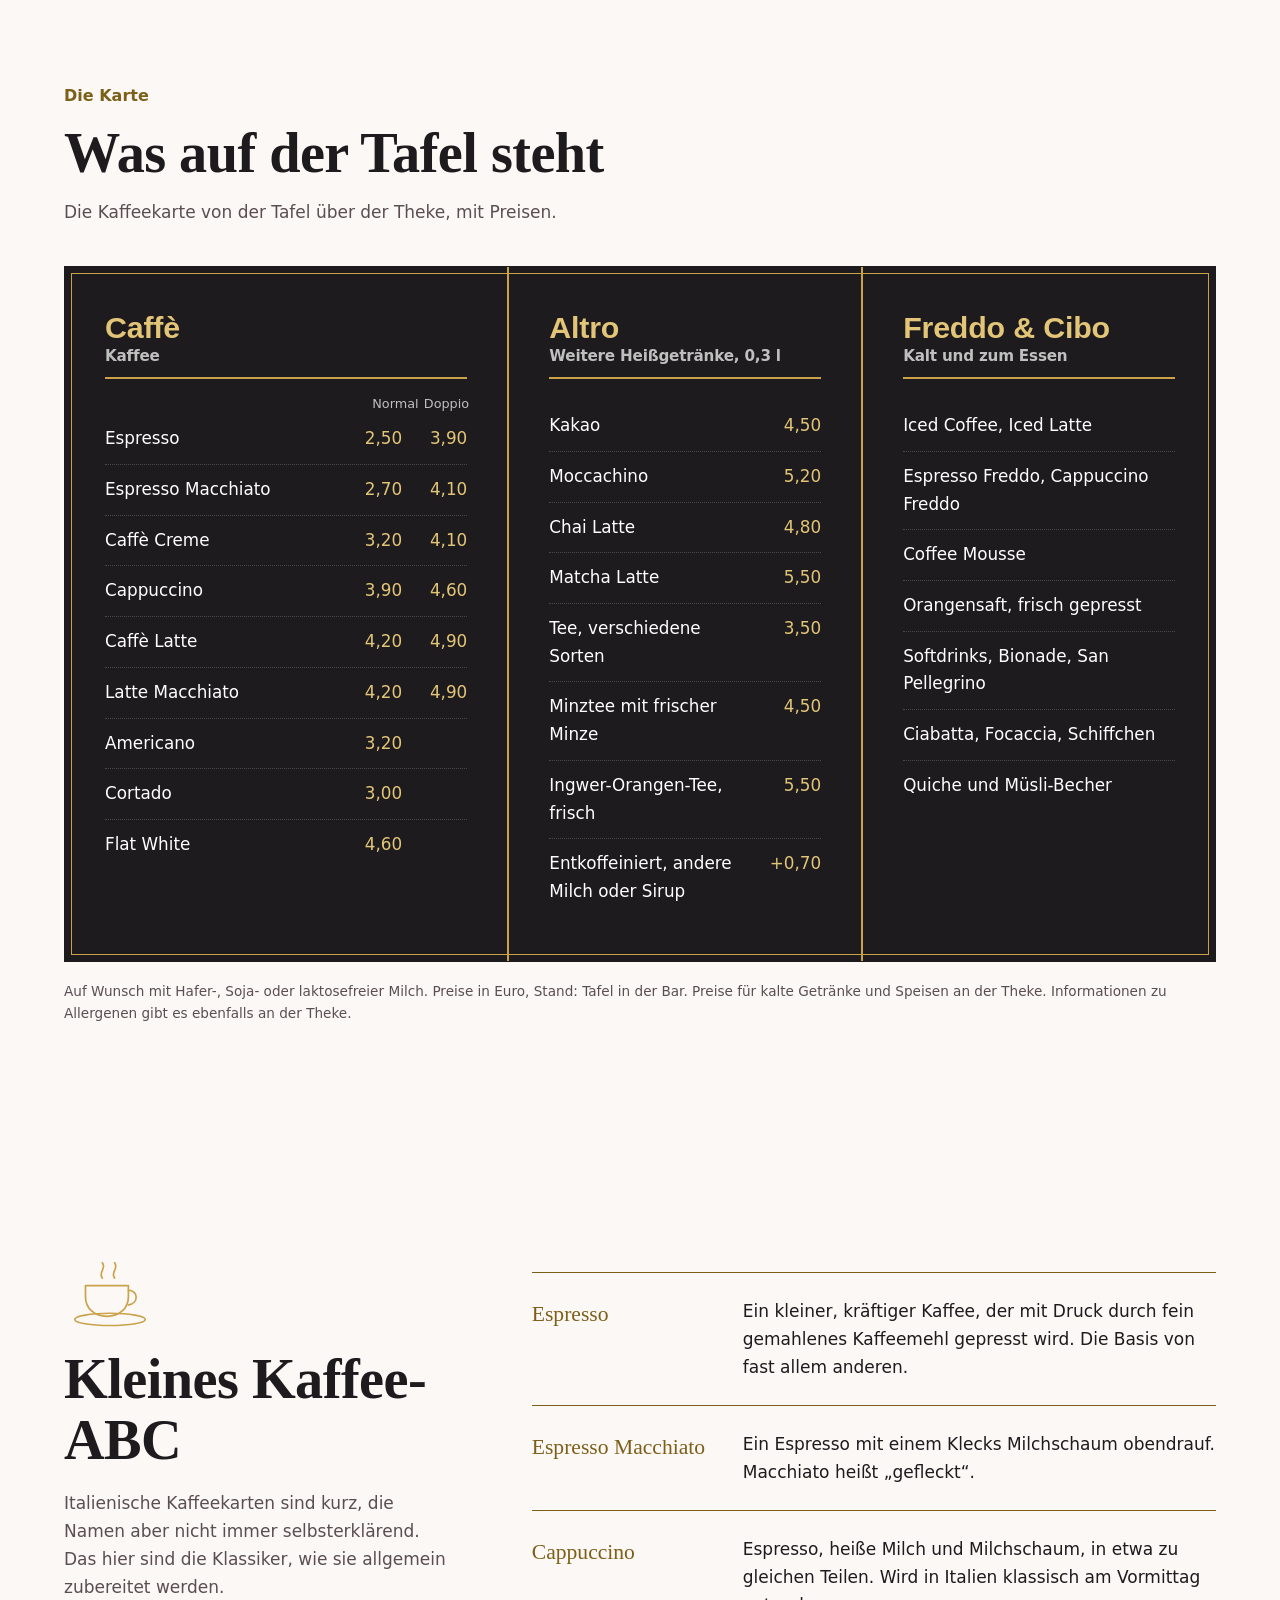
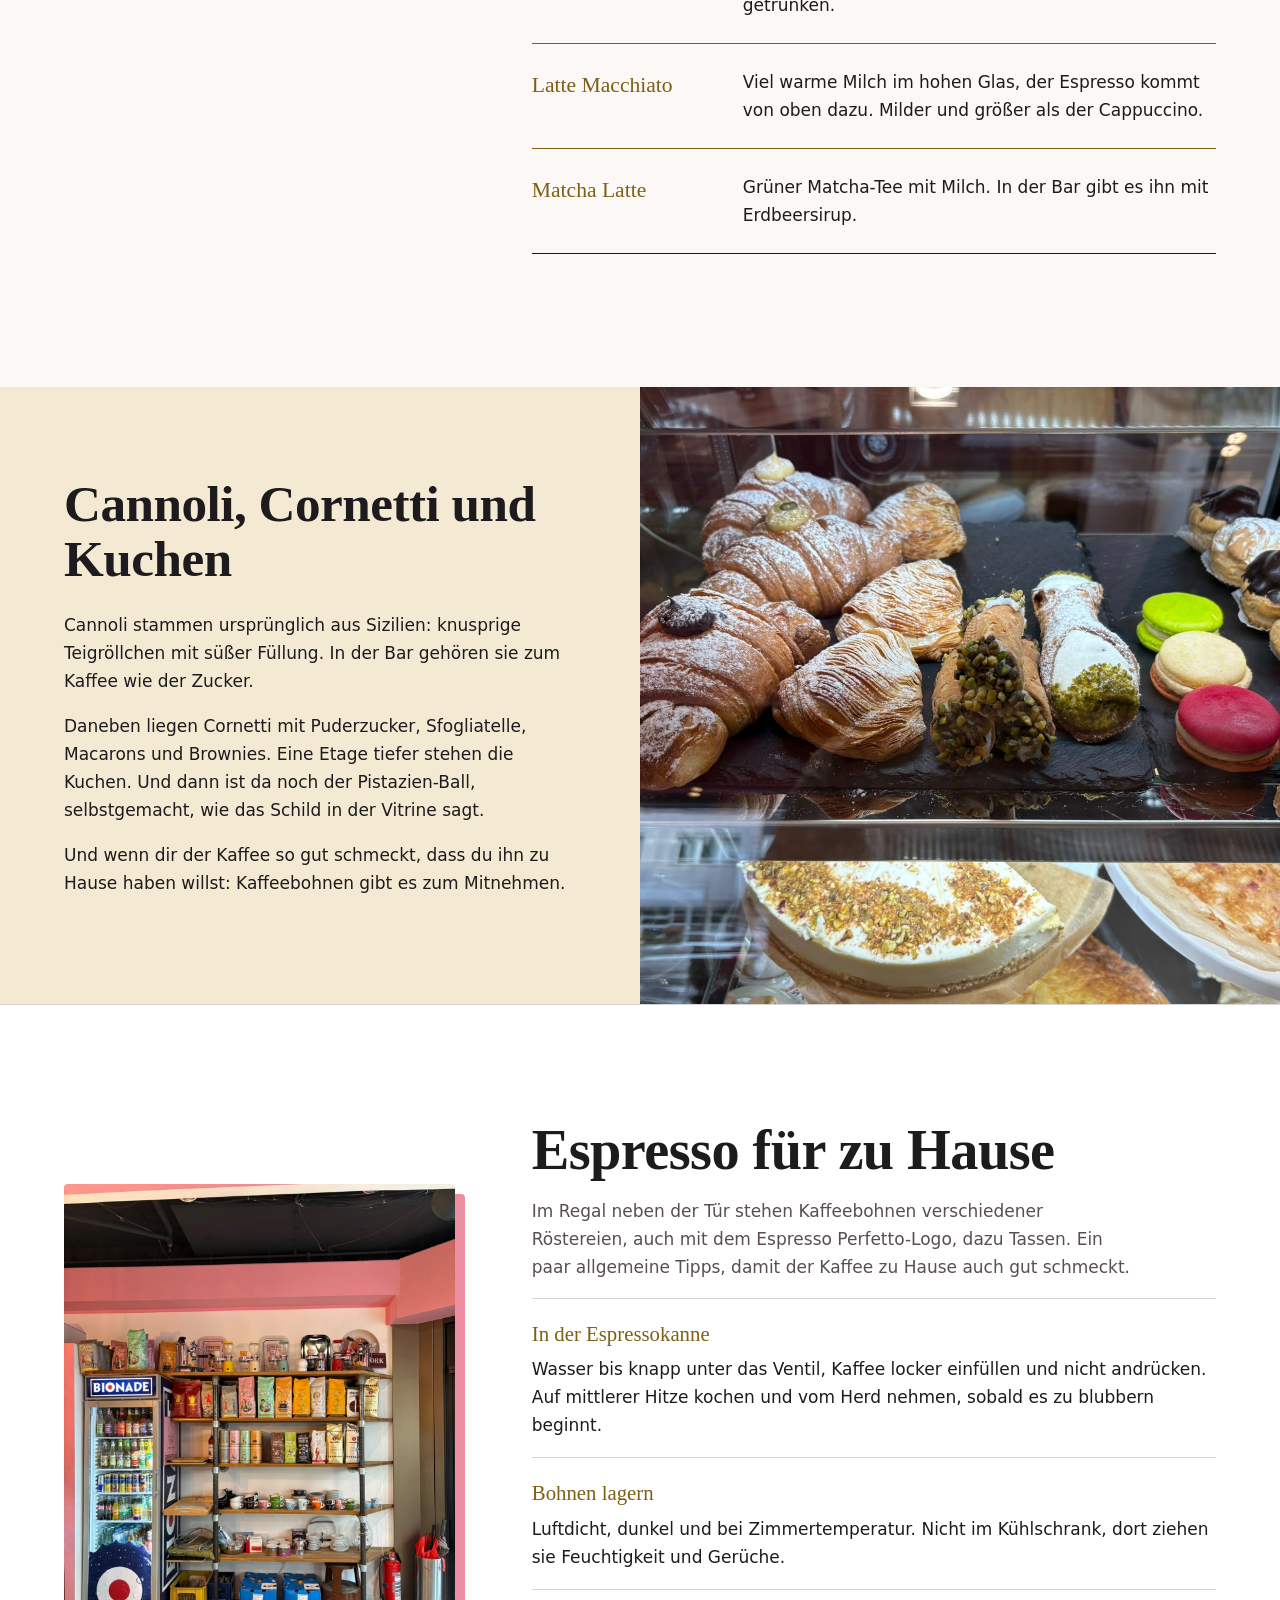
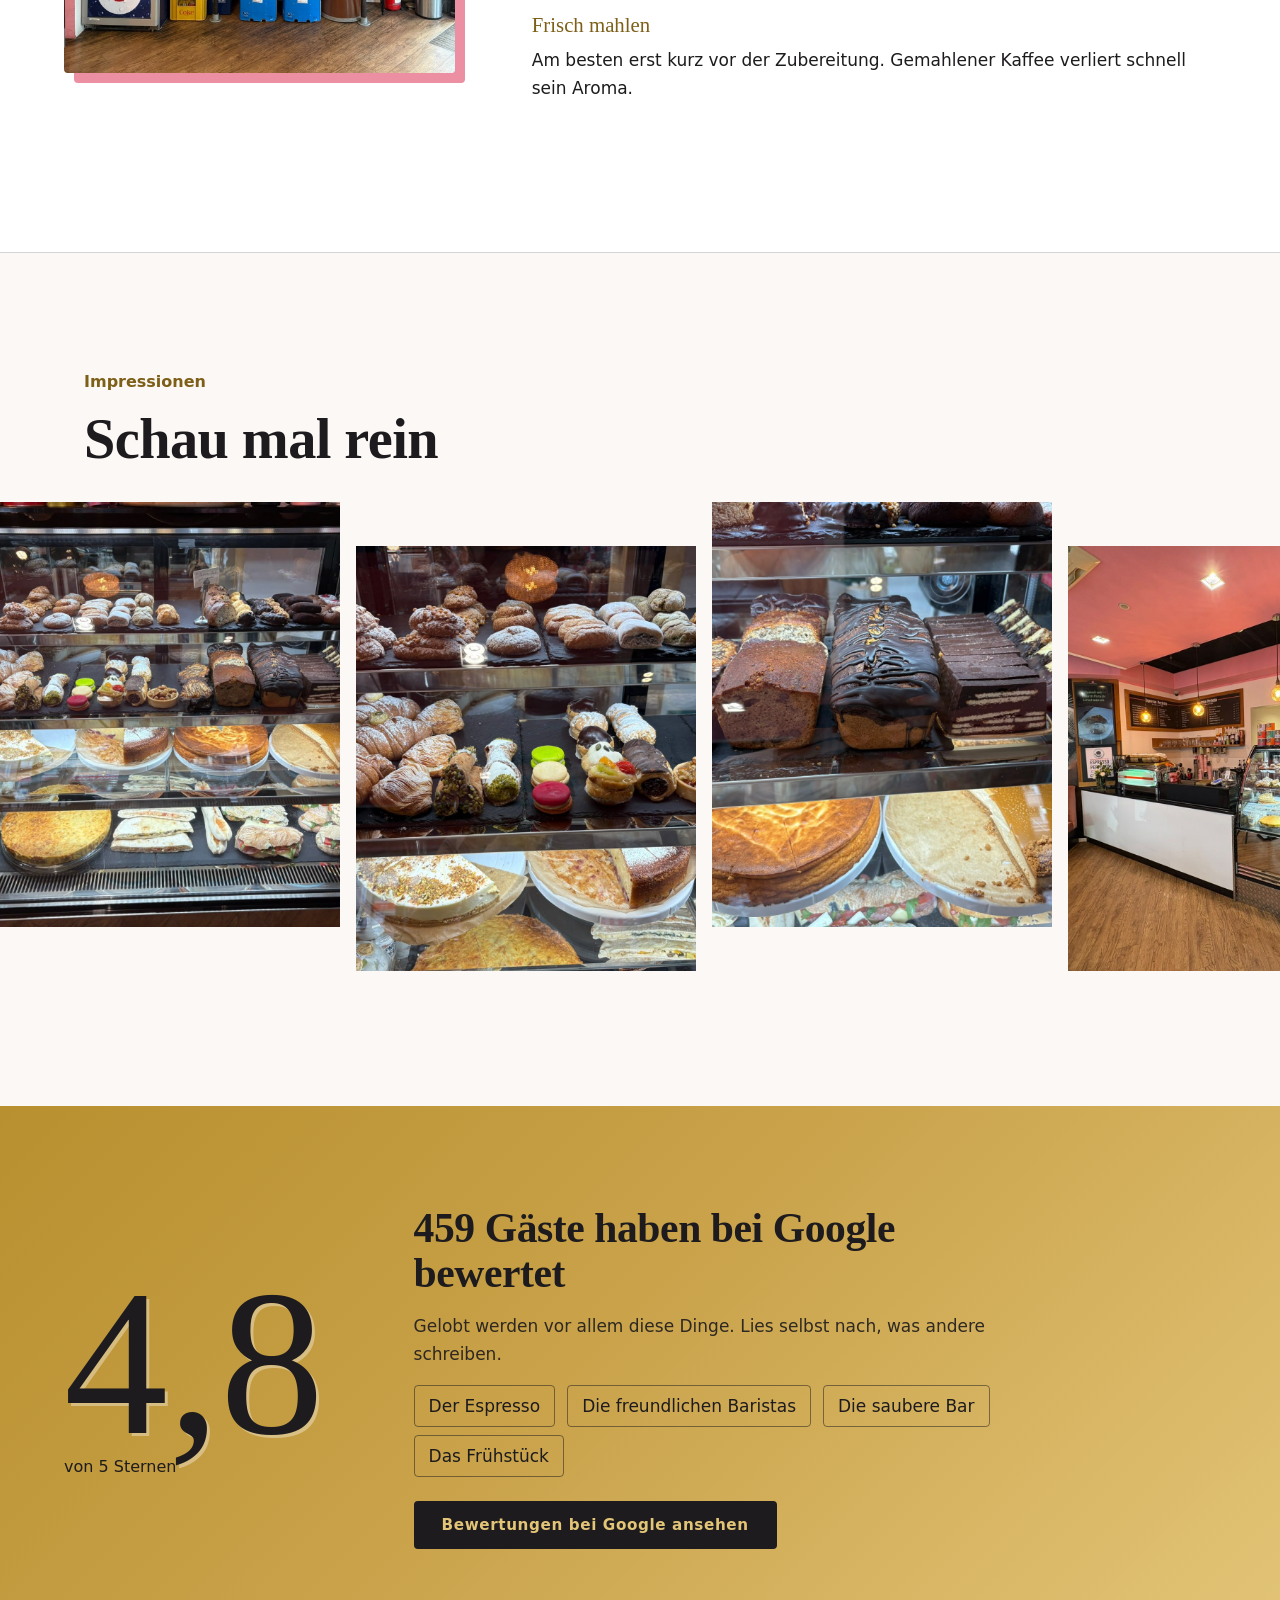
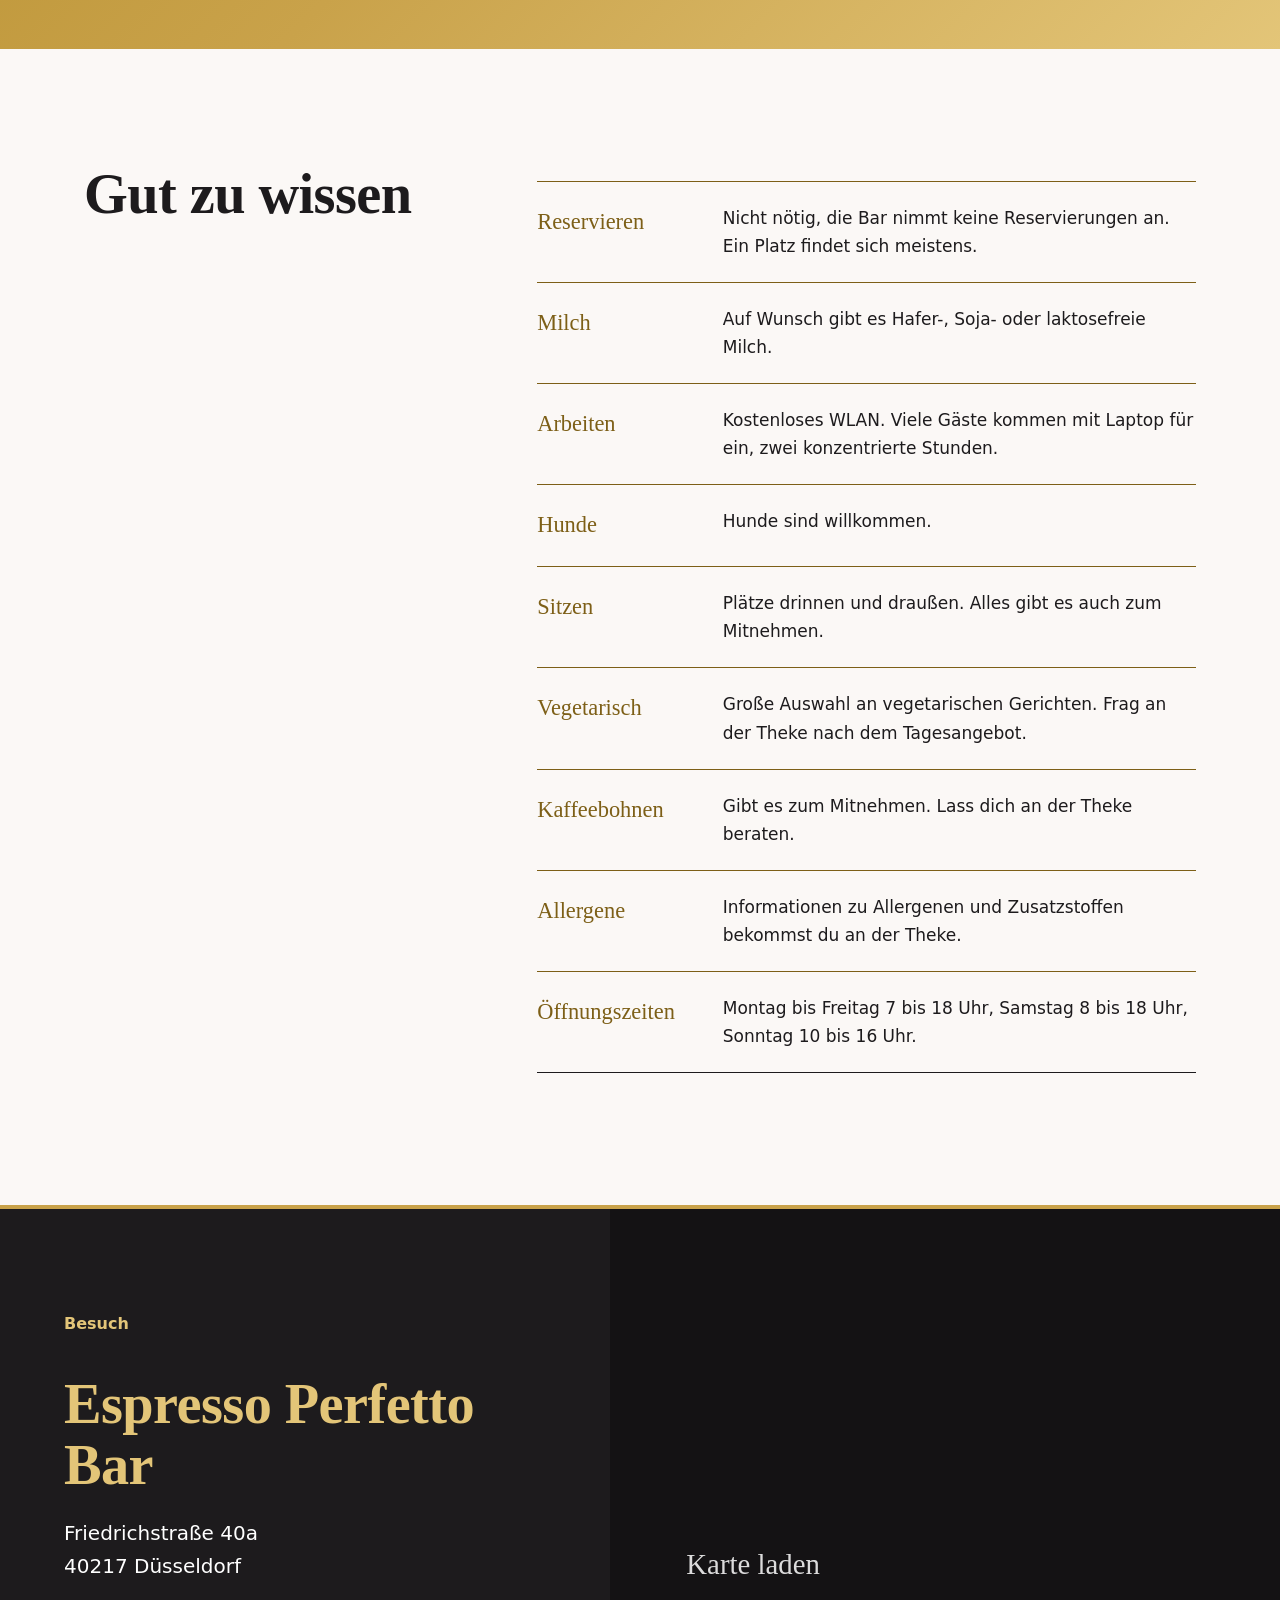
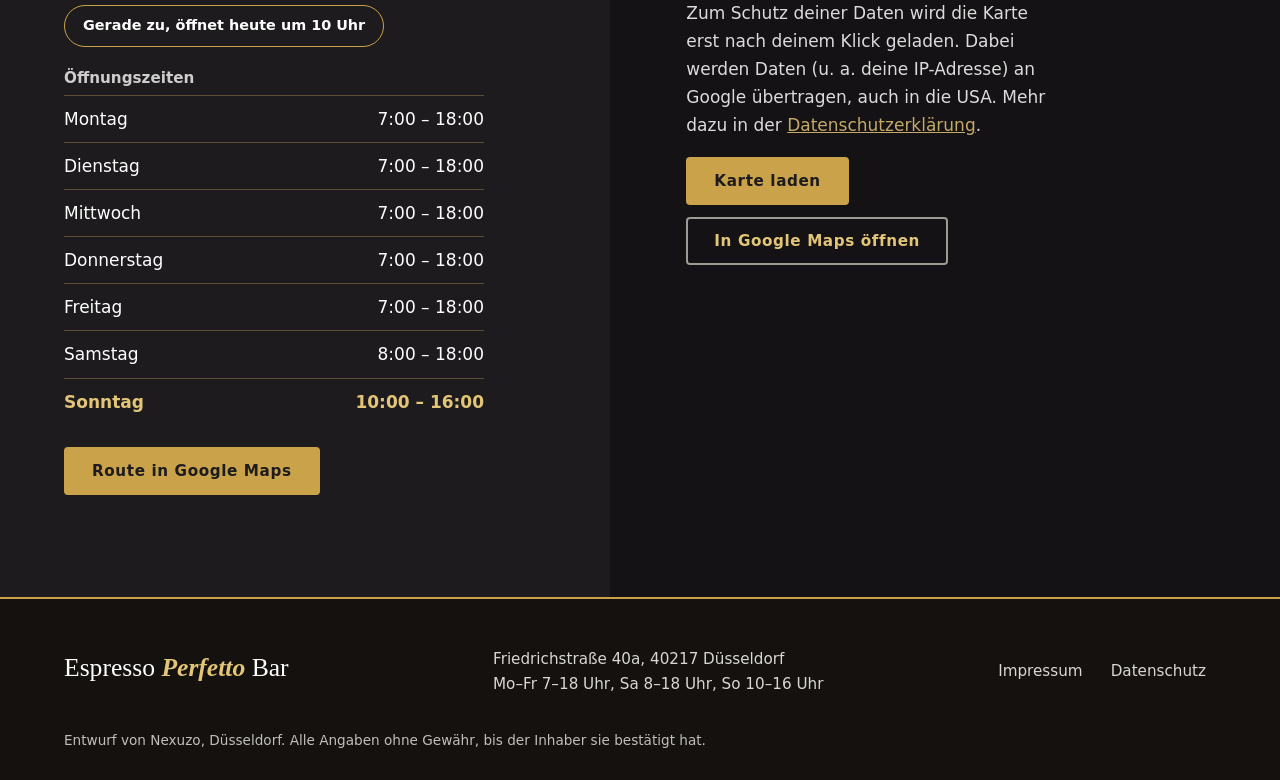
==== commit e8aa74d4: "Gold als Hauptfarbe, Rosa nur noch als Akzent Co-Authored-By: Claude Opus 5.5 <noreply@anthropic.com" ====
--- a/index.html
+++ b/index.html
@@ -10,7 +10,7 @@
   <meta property="og:locale" content="de_DE">
   <meta property="og:title" content="Espresso Perfetto Bar – Düsseldorf-Friedrichstadt">
   <meta property="og:description" content="Espresso, Frühstück und Kuchen an der Friedrichstraße 40a. Täglich geöffnet.">
-  <link rel="stylesheet" href="style.css?v=11">
+  <link rel="stylesheet" href="style.css?v=12">
   <script type="application/ld+json">
   {
     "@context": "https://schema.org",
--- a/style.css
+++ b/style.css
@@ -383,3 +383,18 @@
 .visit .kicker { color: var(--gold-light); }
 .visit .btn--paper { background: var(--gold); color: var(--ink); }
 .map { background: #141214; }
+
+/* ===== Gold vor Rosa (Wunsch von Mateo, 16.10.2026) =====
+   Gold ist jetzt die Hauptfarbe für Flächen, Rosa nur noch als feiner Akzent. */
+:root { --paper-2: #f4ead3; }
+.nav { border-bottom: 4px solid var(--gold); box-shadow: none; }
+.topbar { border-bottom: 3px solid var(--pink); }
+.ticker { background: var(--gold); color: var(--ink); border-block: 3px solid var(--ink); }
+.ticker span::after { background: var(--ink); opacity: .5; }
+.score { background: linear-gradient(135deg, #b8902f 0%, var(--gold) 45%, var(--gold-light) 100%); color: var(--ink); }
+.score__num span { text-shadow: 3px 3px 0 rgba(255, 255, 255, .35); }
+.praise li { border-color: rgba(29, 27, 29, .5); }
+.split--rev { background: var(--paper-2); }
+.home__art img { box-shadow: 10px 10px 0 var(--pink); }
+.strip__track { scrollbar-color: var(--gold) transparent; }
+.status { border-color: var(--gold); }
